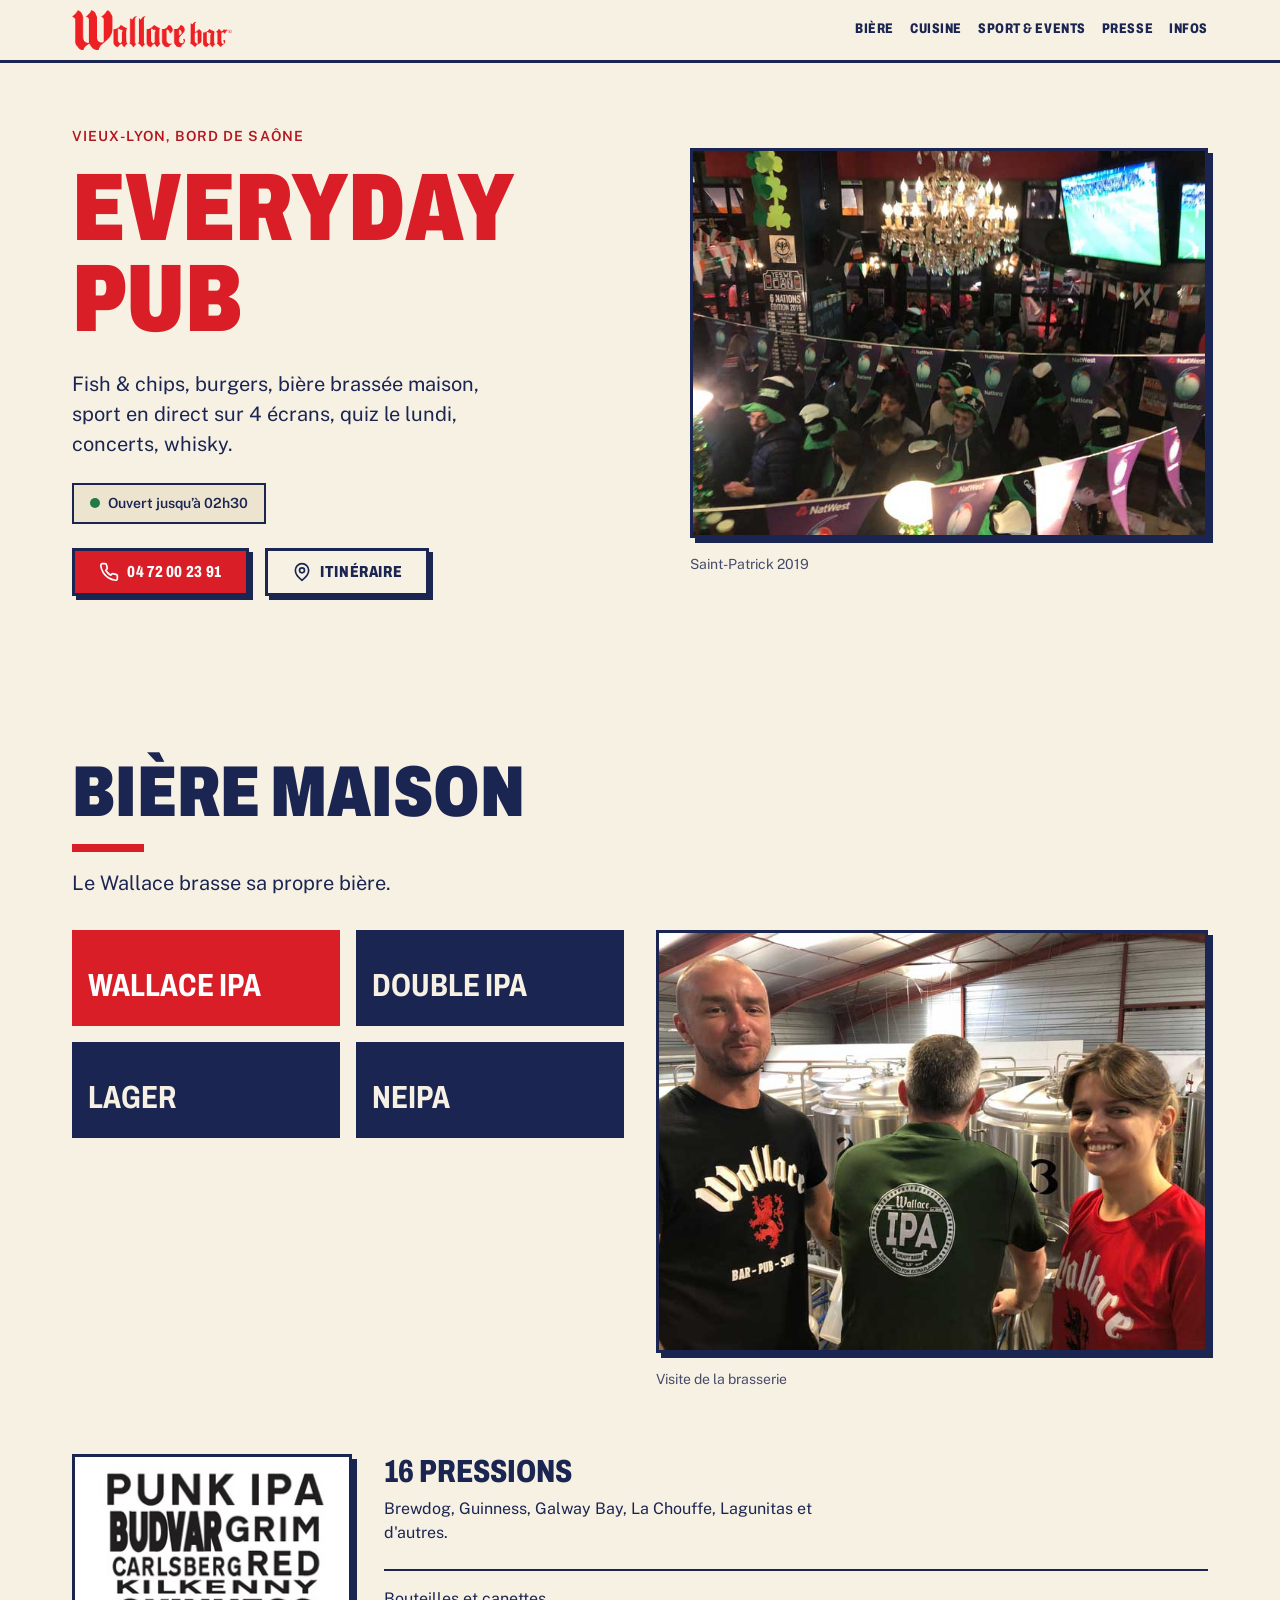
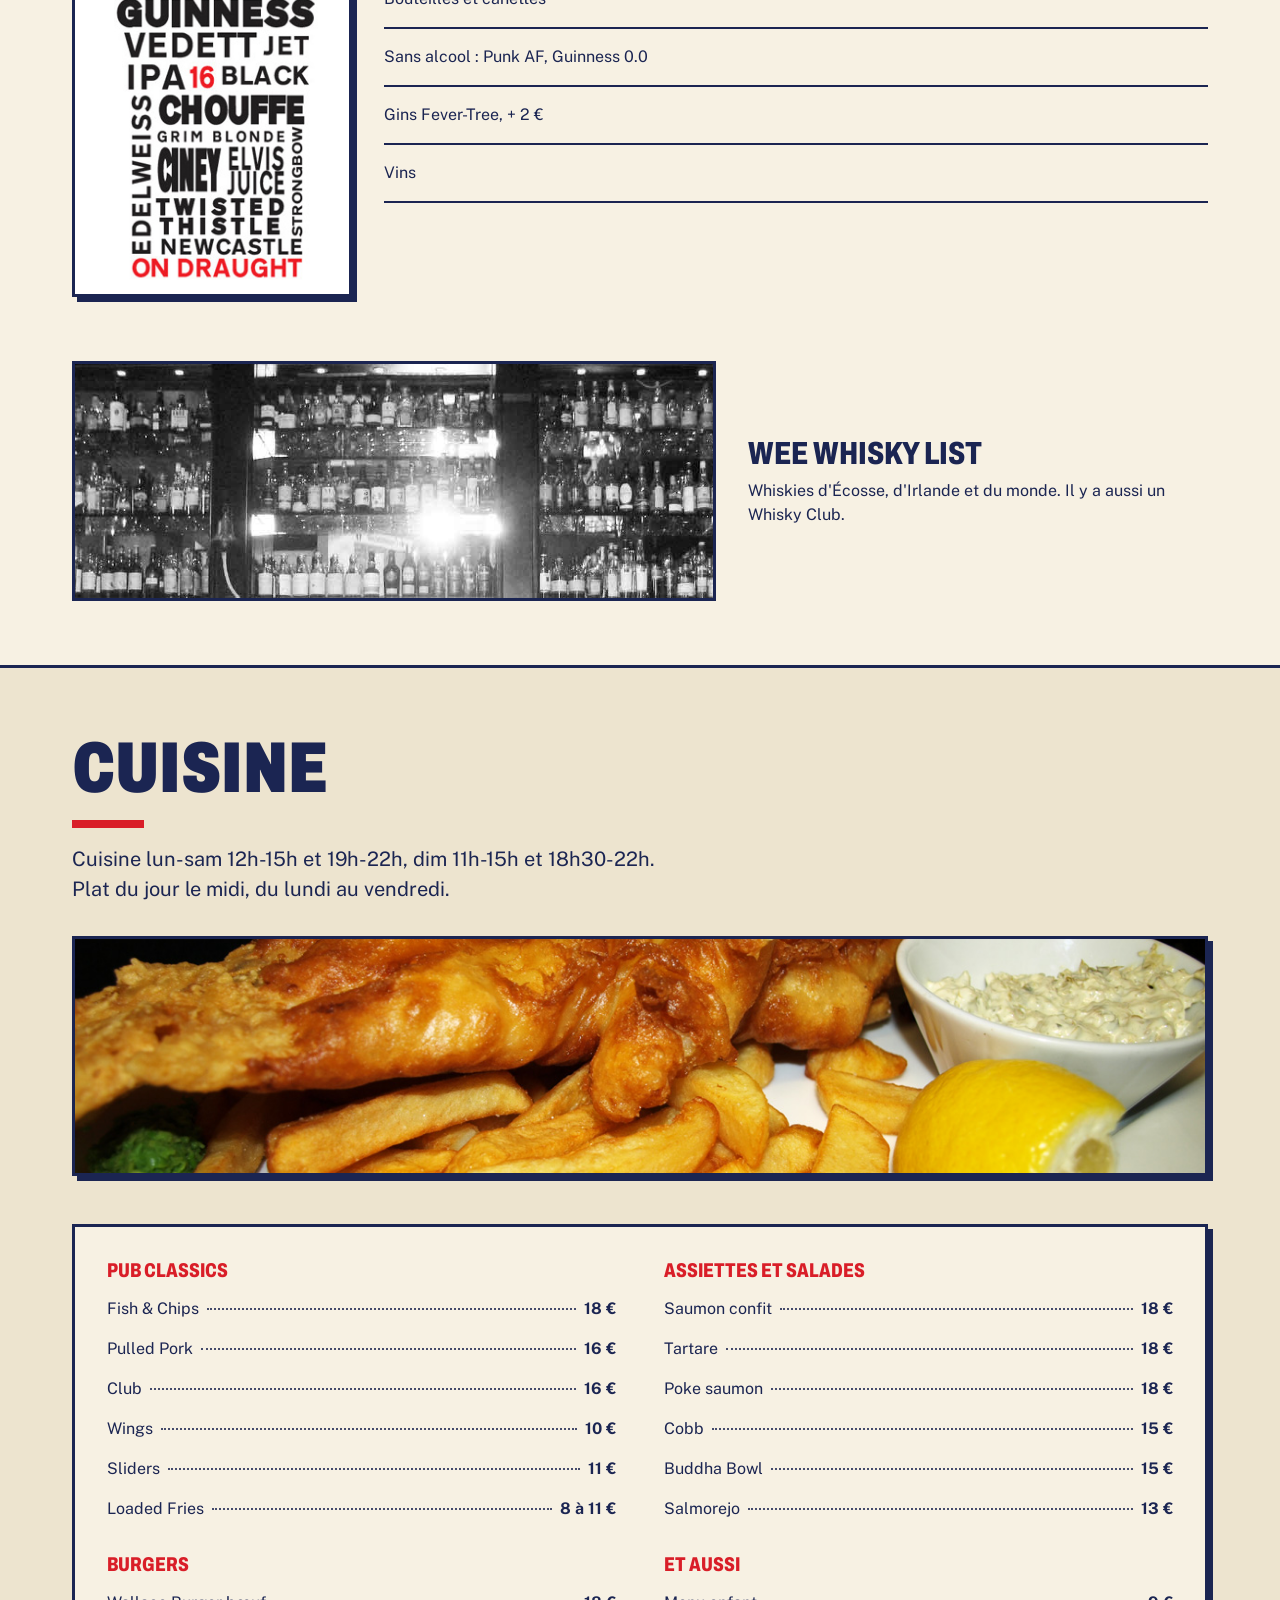
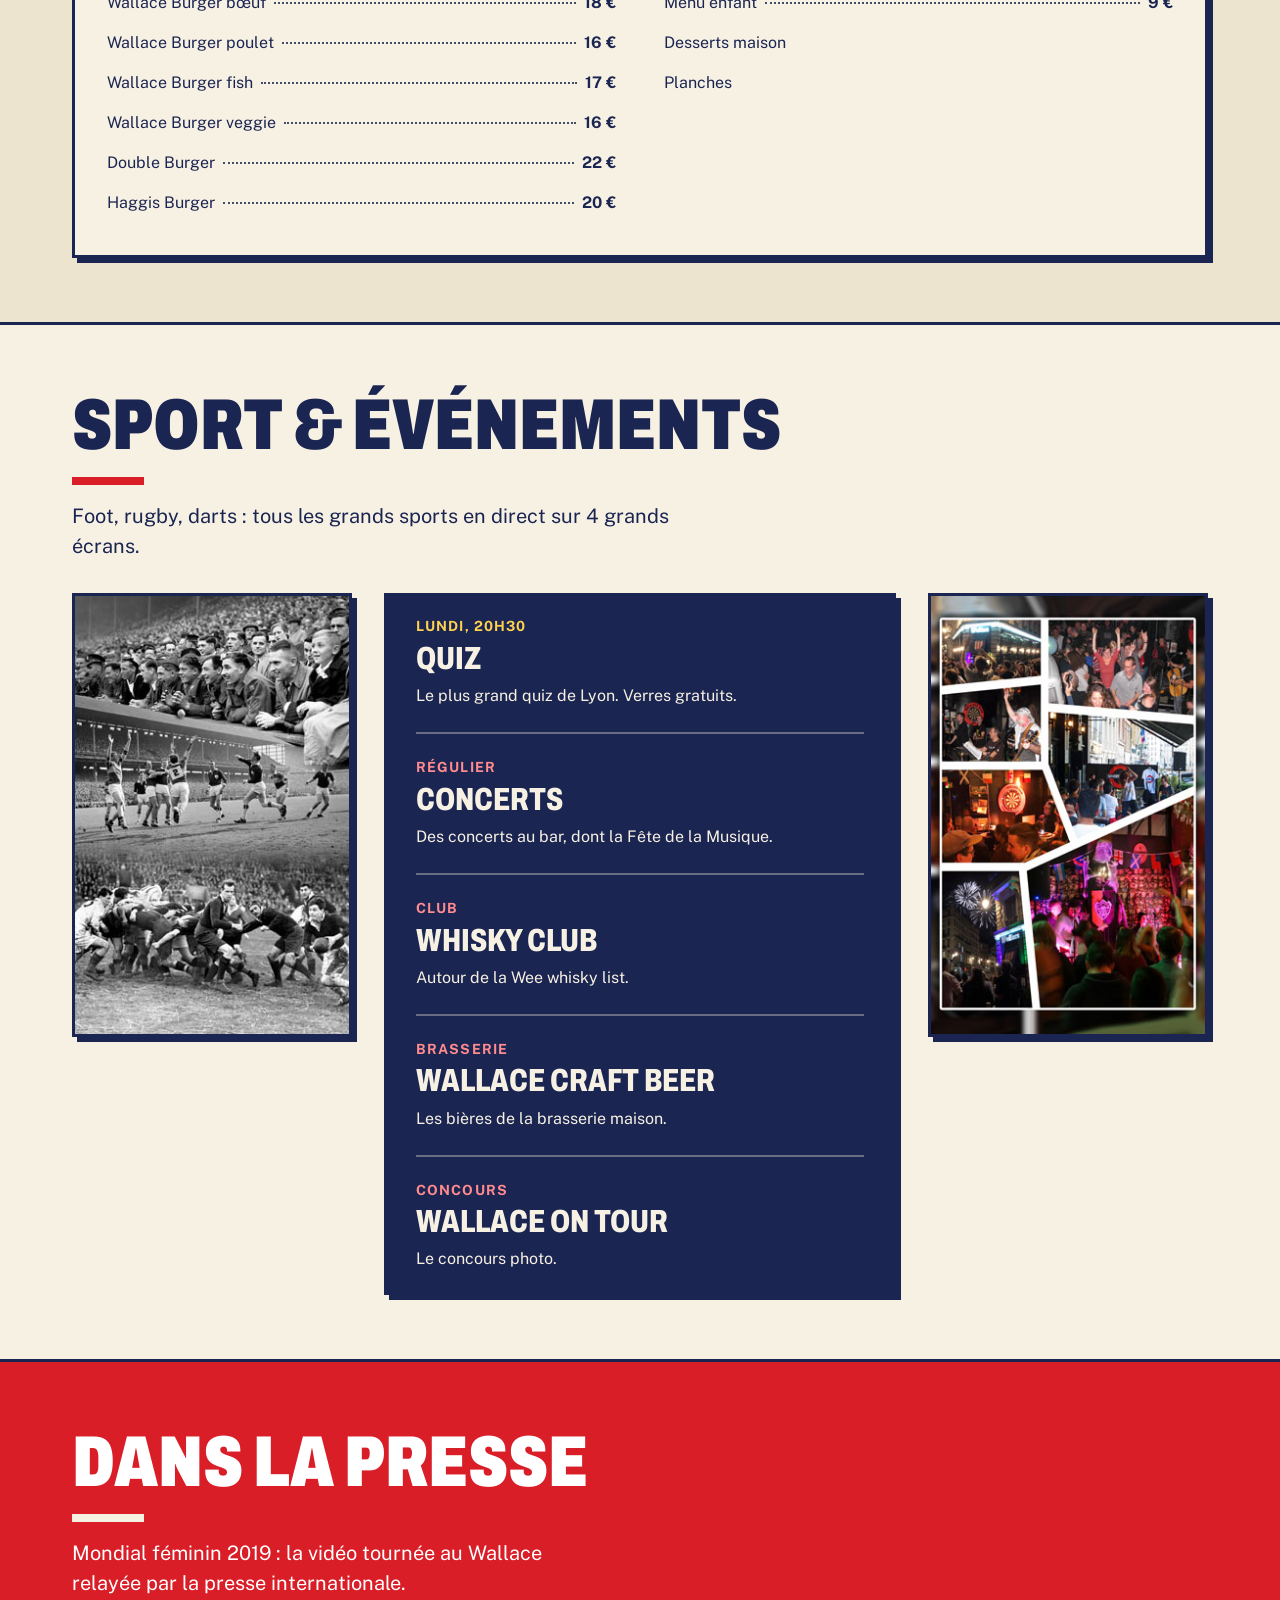
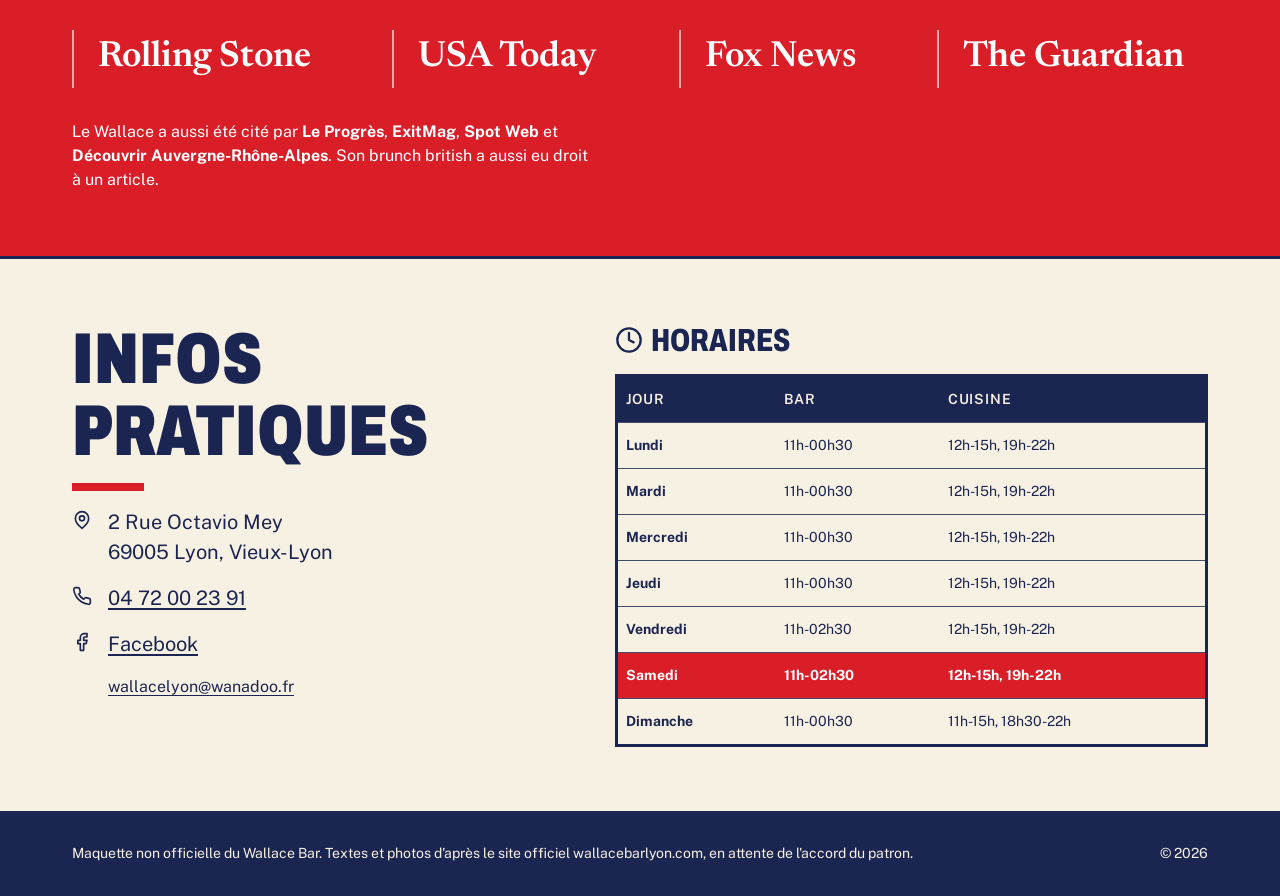
==== pub/index.html @ 7d2af1fa "Refonte anti-IA : deux versions (pub vivant, bar editorial), plan et photos officielles Co-Authored-" ====
<!doctype html>
<html lang="fr">
<head>
<meta charset="utf-8">
<meta name="viewport" content="width=device-width, initial-scale=1">
<title>Wallace Bar Lyon · Everyday pub, Vieux-Lyon</title>
<meta name="description" content="Pub du Vieux-Lyon : fish & chips, burgers, bière brassée maison, sport sur 4 écrans, quiz le lundi à 20h30. 2 Rue Octavio Mey, Lyon 5e.">
<meta name="theme-color" content="#D91E28">
<link rel="preconnect" href="https://fonts.googleapis.com">
<link rel="preconnect" href="https://fonts.gstatic.com" crossorigin>
<link href="https://fonts.googleapis.com/css2?family=Archivo:wdth,wght@62..125,800..900&family=Newsreader:wght@500;600&family=Public+Sans:wght@400;600;700&display=swap" rel="stylesheet">
<link rel="stylesheet" href="styles.css">
<script type="application/ld+json">
{
  "@context": "https://schema.org",
  "@type": "BarOrPub",
  "name": "Wallace Bar",
  "image": "assets/img/real/wallacebarlogo.png",
  "telephone": "+33472002391",
  "email": "wallacelyon@wanadoo.fr",
  "servesCuisine": ["Fish and chips", "Burgers"],
  "address": {
    "@type": "PostalAddress",
    "streetAddress": "2 Rue Octavio Mey",
    "postalCode": "69005",
    "addressLocality": "Lyon",
    "addressCountry": "FR"
  },
  "openingHoursSpecification": [
    { "@type": "OpeningHoursSpecification", "dayOfWeek": ["Sunday", "Monday", "Tuesday", "Wednesday", "Thursday"], "opens": "11:00", "closes": "00:30" },
    { "@type": "OpeningHoursSpecification", "dayOfWeek": ["Friday", "Saturday"], "opens": "11:00", "closes": "02:30" }
  ],
  "sameAs": ["https://www.facebook.com/wallace.bar.9"]
}
</script>
</head>
<body>
<a class="skip" href="#contenu">Aller au contenu</a>

<header class="top">
  <div class="wrap top__in">
    <a class="top__logo" href="#haut" aria-label="Wallace bar, accueil">
      <img src="../assets/img/real/wallacebarlogo.png" width="450" height="113" alt="Wallace bar">
    </a>
    <nav class="top__nav" aria-label="Sections">
      <a href="#biere">Bière</a>
      <a href="#cuisine">Cuisine</a>
      <a href="#sport">Sport &amp; events</a>
      <a href="#presse">Presse</a>
      <a href="#infos">Infos</a>
    </nav>
  </div>
</header>

<main id="contenu">

<section class="hero" id="haut">
  <div class="wrap hero__in">
    <div class="hero__text">
      <p class="kicker">Vieux-Lyon, bord de Saône</p>
      <h1>Everyday<br>pub</h1>
      <p class="hero__lede">Fish &amp; chips, burgers, bière brassée maison, sport en direct sur 4 écrans, quiz le lundi, concerts, whisky.</p>
      <p class="status" id="status" aria-live="polite"><span class="status__dot" aria-hidden="true"></span><span id="status-text">Bar : 11h-00h30 dim-jeu, 11h-02h30 ven-sam</span></p>
      <div class="hero__cta">
        <a class="btn btn--red" href="tel:+33472002391">
          <svg class="ico" viewBox="0 0 24 24" aria-hidden="true"><path d="M22 16.92v3a2 2 0 0 1-2.18 2 19.79 19.79 0 0 1-8.63-3.07 19.5 19.5 0 0 1-6-6 19.79 19.79 0 0 1-3.07-8.67A2 2 0 0 1 4.11 2h3a2 2 0 0 1 2 1.72 12.84 12.84 0 0 0 .7 2.81 2 2 0 0 1-.45 2.11L8.09 9.91a16 16 0 0 0 6 6l1.27-1.27a2 2 0 0 1 2.11-.45 12.84 12.84 0 0 0 2.81.7A2 2 0 0 1 22 16.92z"/></svg>
          04 72 00 23 91
        </a>
        <a class="btn btn--line" href="https://www.google.com/maps/dir/?api=1&amp;destination=2+Rue+Octavio+Mey+69005+Lyon" target="_blank" rel="noopener">
          <svg class="ico" viewBox="0 0 24 24" aria-hidden="true"><path d="M20 10c0 6-8 12-8 12s-8-6-8-12a8 8 0 0 1 16 0Z"/><circle cx="12" cy="10" r="3"/></svg>
          Itinéraire
        </a>
      </div>
    </div>
    <figure class="hero__photo">
      <img src="../assets/img/real/st-patricks-2019-wallace-01.jpg" width="720" height="540" alt="Salle du Wallace pleine de monde pendant la Saint-Patrick 2019, lustre, guirlandes et écrans de télévision">
      <figcaption>Saint-Patrick 2019</figcaption>
    </figure>
  </div>
</section>

<section class="sec" id="biere">
  <div class="wrap">
    <h2 class="reveal">Bière maison</h2>
    <p class="sec__intro reveal">Le Wallace brasse sa propre bière.</p>

    <div class="beer reveal">
      <ul class="beer__list">
        <li><strong>Wallace IPA</strong></li>
        <li><strong>Double IPA</strong></li>
        <li><strong>Lager</strong></li>
        <li><strong>NEIPA</strong></li>
      </ul>
      <figure class="beer__photo">
        <img src="../assets/img/real/wallace-brewery-beer-ipa-visit-01.jpg" width="720" height="550" alt="Trois personnes devant les cuves de la brasserie Wallace, tee-shirts Wallace et IPA">
        <figcaption>Visite de la brasserie</figcaption>
      </figure>
    </div>

    <div class="draught reveal">
      <figure class="draught__poster">
        <img src="../assets/img/real/wallace-bar-16-beers-on-draught.jpg" width="280" height="447" alt="Affiche des 16 bières à la pression : Punk IPA, Budvar, Grim, Carlsberg, Red, Kilkenny, Guinness, Vedett, Jet, Black, Chouffe, Ciney, Edelweiss, Elvis Juice, Strongbow, Twisted Thistle, Newcastle" loading="lazy">
      </figure>
      <div class="draught__text">
        <h3>16 pressions</h3>
        <p>Brewdog, Guinness, Galway Bay, La Chouffe, Lagunitas et d'autres.</p>
        <ul class="facts">
          <li>Bouteilles et canettes</li>
          <li>Sans alcool : Punk AF, Guinness 0.0</li>
          <li>Gins Fever-Tree, + 2 €</li>
          <li>Vins</li>
        </ul>
      </div>
    </div>

    <div class="whisky reveal">
      <img src="../assets/img/real/drinks02.jpg" width="1224" height="327" alt="Étagères de bouteilles de whisky derrière le comptoir, photo en noir et blanc" loading="lazy">
      <div class="whisky__text">
        <h3>Wee whisky list</h3>
        <p>Whiskies d'Écosse, d'Irlande et du monde. Il y a aussi un Whisky Club.</p>
      </div>
    </div>
  </div>
</section>

<section class="sec sec--tint" id="cuisine">
  <div class="wrap">
    <h2 class="reveal">Cuisine</h2>
    <p class="sec__intro reveal">Cuisine lun-sam 12h-15h et 19h-22h, dim 11h-15h et 18h30-22h. Plat du jour le midi, du lundi au vendredi.</p>

    <img class="reveal banner" src="../assets/img/real/food-slider-fish-and-chips.jpg" width="1224" height="325" alt="Fish and chips : filet de poisson pané, frites épaisses, sauce tartare et quartier de citron" loading="lazy">

    <div class="menu reveal">
      <div class="menu__col">
        <h3>Pub classics</h3>
        <ul class="price">
          <li><span>Fish &amp; Chips</span><b>18 €</b></li>
          <li><span>Pulled Pork</span><b>16 €</b></li>
          <li><span>Club</span><b>16 €</b></li>
          <li><span>Wings</span><b>10 €</b></li>
          <li><span>Sliders</span><b>11 €</b></li>
          <li><span>Loaded Fries</span><b>8 à 11 €</b></li>
        </ul>
        <h3>Burgers</h3>
        <ul class="price">
          <li><span>Wallace Burger bœuf</span><b>18 €</b></li>
          <li><span>Wallace Burger poulet</span><b>16 €</b></li>
          <li><span>Wallace Burger fish</span><b>17 €</b></li>
          <li><span>Wallace Burger veggie</span><b>16 €</b></li>
          <li><span>Double Burger</span><b>22 €</b></li>
          <li><span>Haggis Burger</span><b>20 €</b></li>
        </ul>
      </div>
      <div class="menu__col">
        <h3>Assiettes et salades</h3>
        <ul class="price">
          <li><span>Saumon confit</span><b>18 €</b></li>
          <li><span>Tartare</span><b>18 €</b></li>
          <li><span>Poke saumon</span><b>18 €</b></li>
          <li><span>Cobb</span><b>15 €</b></li>
          <li><span>Buddha Bowl</span><b>15 €</b></li>
          <li><span>Salmorejo</span><b>13 €</b></li>
        </ul>
        <h3>Et aussi</h3>
        <ul class="price">
          <li><span>Menu enfant</span><b>9 €</b></li>
          <li><span>Desserts maison</span><b></b></li>
          <li><span>Planches</span><b></b></li>
        </ul>
      </div>
    </div>
  </div>
</section>

<section class="sec" id="sport">
  <div class="wrap">
    <h2 class="reveal">Sport &amp; événements</h2>
    <p class="sec__intro reveal">Foot, rugby, darts : tous les grands sports en direct sur 4 grands écrans.</p>

    <div class="sport reveal">
      <figure class="sport__photo">
        <img src="../assets/img/real/wallace-lyon-football-rugby-sport-live-television-tv-large-screens-gaelic-bar-pub-rhone-saone-france-2020.jpg" width="280" height="447" alt="Deux photos anciennes en noir et blanc : joueurs qui courent sur un terrain devant des tribunes, et une mêlée de rugby" loading="lazy">
      </figure>
      <ul class="slate">
        <li>
          <p class="slate__when">Lundi, 20h30</p>
          <h3>Quiz</h3>
          <p>Le plus grand quiz de Lyon. Verres gratuits.</p>
        </li>
        <li>
          <p class="slate__when">Régulier</p>
          <h3>Concerts</h3>
          <p>Des concerts au bar, dont la Fête de la Musique.</p>
        </li>
        <li>
          <p class="slate__when">Club</p>
          <h3>Whisky Club</h3>
          <p>Autour de la Wee whisky list.</p>
        </li>
        <li>
          <p class="slate__when">Brasserie</p>
          <h3>Wallace Craft Beer</h3>
          <p>Les bières de la brasserie maison.</p>
        </li>
        <li>
          <p class="slate__when">Concours</p>
          <h3>Wallace on Tour</h3>
          <p>Le concours photo.</p>
        </li>
      </ul>
      <figure class="sport__photo sport__photo--b">
        <img src="../assets/img/real/wallace-lyon-musique-concert-vendredi-samedi-fete-2020-rhone-saone-france-web.jpg" width="280" height="447" alt="Montage de photos de concerts au Wallace : guitariste, public qui danse, feux d'artifice" loading="lazy">
      </figure>
    </div>
  </div>
</section>

<section class="press" id="presse">
  <div class="wrap">
    <h2 class="reveal">Dans la presse</h2>
    <p class="press__lead reveal">Mondial féminin 2019 : la vidéo tournée au Wallace relayée par la presse internationale.</p>
    <ul class="press__big reveal">
      <li>Rolling Stone</li>
      <li>USA Today</li>
      <li>Fox News</li>
      <li>The Guardian</li>
    </ul>
    <p class="press__more reveal">Le Wallace a aussi été cité par <strong>Le Progrès</strong>, <strong>ExitMag</strong>, <strong>Spot Web</strong> et <strong>Découvrir Auvergne-Rhône-Alpes</strong>. Son brunch british a aussi eu droit à un article.</p>
  </div>
</section>

<section class="sec" id="infos">
  <div class="wrap infos">
    <div class="infos__main reveal">
      <h2>Infos pratiques</h2>
      <address>
        <p><svg class="ico" viewBox="0 0 24 24" aria-hidden="true"><path d="M20 10c0 6-8 12-8 12s-8-6-8-12a8 8 0 0 1 16 0Z"/><circle cx="12" cy="10" r="3"/></svg>2 Rue Octavio Mey<br>69005 Lyon, Vieux-Lyon</p>
        <p><svg class="ico" viewBox="0 0 24 24" aria-hidden="true"><path d="M22 16.92v3a2 2 0 0 1-2.18 2 19.79 19.79 0 0 1-8.63-3.07 19.5 19.5 0 0 1-6-6 19.79 19.79 0 0 1-3.07-8.67A2 2 0 0 1 4.11 2h3a2 2 0 0 1 2 1.72 12.84 12.84 0 0 0 .7 2.81 2 2 0 0 1-.45 2.11L8.09 9.91a16 16 0 0 0 6 6l1.27-1.27a2 2 0 0 1 2.11-.45 12.84 12.84 0 0 0 2.81.7A2 2 0 0 1 22 16.92z"/></svg><a href="tel:+33472002391">04 72 00 23 91</a></p>
        <p><svg class="ico" viewBox="0 0 24 24" aria-hidden="true"><path d="M18 2h-3a5 5 0 0 0-5 5v3H7v4h3v8h4v-8h3l1-4h-4V7a1 1 0 0 1 1-1h3z"/></svg><a href="https://www.facebook.com/wallace.bar.9" target="_blank" rel="noopener">Facebook</a></p>
        <p class="mail"><a href="mailto:wallacelyon@wanadoo.fr">wallacelyon@wanadoo.fr</a></p>
      </address>
    </div>
    <div class="infos__hours reveal">
      <h3><svg class="ico" viewBox="0 0 24 24" aria-hidden="true"><circle cx="12" cy="12" r="10"/><polyline points="12 6 12 12 16 14"/></svg>Horaires</h3>
      <table>
        <caption class="sr">Horaires du bar et de la cuisine</caption>
        <thead><tr><th scope="col">Jour</th><th scope="col">Bar</th><th scope="col">Cuisine</th></tr></thead>
        <tbody>
          <tr data-day="1"><th scope="row">Lundi</th><td>11h-00h30</td><td>12h-15h, 19h-22h</td></tr>
          <tr data-day="2"><th scope="row">Mardi</th><td>11h-00h30</td><td>12h-15h, 19h-22h</td></tr>
          <tr data-day="3"><th scope="row">Mercredi</th><td>11h-00h30</td><td>12h-15h, 19h-22h</td></tr>
          <tr data-day="4"><th scope="row">Jeudi</th><td>11h-00h30</td><td>12h-15h, 19h-22h</td></tr>
          <tr data-day="5"><th scope="row">Vendredi</th><td>11h-02h30</td><td>12h-15h, 19h-22h</td></tr>
          <tr data-day="6"><th scope="row">Samedi</th><td>11h-02h30</td><td>12h-15h, 19h-22h</td></tr>
          <tr data-day="0"><th scope="row">Dimanche</th><td>11h-00h30</td><td>11h-15h, 18h30-22h</td></tr>
        </tbody>
      </table>
    </div>
  </div>
</section>

</main>

<footer class="foot">
  <div class="wrap foot__in">
    <p>Maquette non officielle du Wallace Bar. Textes et photos d'après le site officiel wallacebarlyon.com, en attente de l'accord du patron.</p>
    <p>© <span id="year">2026</span></p>
  </div>
</footer>

<nav class="dock" aria-label="Actions rapides">
  <a href="tel:+33472002391">
    <svg class="ico" viewBox="0 0 24 24" aria-hidden="true"><path d="M22 16.92v3a2 2 0 0 1-2.18 2 19.79 19.79 0 0 1-8.63-3.07 19.5 19.5 0 0 1-6-6 19.79 19.79 0 0 1-3.07-8.67A2 2 0 0 1 4.11 2h3a2 2 0 0 1 2 1.72 12.84 12.84 0 0 0 .7 2.81 2 2 0 0 1-.45 2.11L8.09 9.91a16 16 0 0 0 6 6l1.27-1.27a2 2 0 0 1 2.11-.45 12.84 12.84 0 0 0 2.81.7A2 2 0 0 1 22 16.92z"/></svg>
    Appeler
  </a>
  <a href="https://www.google.com/maps/dir/?api=1&amp;destination=2+Rue+Octavio+Mey+69005+Lyon" target="_blank" rel="noopener">
    <svg class="ico" viewBox="0 0 24 24" aria-hidden="true"><path d="M20 10c0 6-8 12-8 12s-8-6-8-12a8 8 0 0 1 16 0Z"/><circle cx="12" cy="10" r="3"/></svg>
    Itinéraire
  </a>
</nav>

<script src="main.js"></script>
</body>
</html>
---- pub/styles.css ----
:root {
  --paper: #f7f1e3;
  --paper-2: #ede4cf;
  --ink: #1b2552;
  --ink-soft: #454b6b;
  --red: #d91e28;
  --red-dark: #b3151e;
  --green: #1f7a45;

  --font-display: "Archivo", "Arial Narrow", sans-serif;
  --font-body: "Public Sans", system-ui, sans-serif;
  --font-press: "Newsreader", Georgia, serif;

  --fs-s: 14px;
  --fs-m: 16px;
  --fs-l: 20px;
  --fs-xl: 32px;
  --fs-2xl: 56px;
  --fs-3xl: 96px;

  --s1: 4px; --s2: 8px; --s3: 16px; --s4: 24px; --s5: 32px; --s6: 48px; --s7: 64px; --s8: 96px;

  --line: 3px solid var(--ink);
  --shadow: 5px 5px 0 var(--ink);
  --gutter: 20px;
}

*, *::before, *::after { box-sizing: border-box; }
html { scroll-behavior: smooth; scroll-padding-top: 88px; -webkit-text-size-adjust: 100%; }
body {
  margin: 0;
  background: var(--paper);
  color: var(--ink);
  font: 400 var(--fs-m)/1.5 var(--font-body);
  padding-bottom: 72px;
}
img { display: block; max-width: 100%; height: auto; }
ul { margin: 0; padding: 0; list-style: none; }
p, h1, h2, h3, figure, address, dl { margin: 0; }
a { color: inherit; }
address { font-style: normal; }

:focus-visible { outline: 3px solid var(--red); outline-offset: 3px; }

.wrap { width: 100%; max-width: 1200px; margin: 0 auto; padding: 0 var(--gutter); }
.sr { position: absolute; width: 1px; height: 1px; overflow: hidden; clip: rect(0 0 0 0); white-space: nowrap; }
.skip {
  position: absolute; left: var(--s3); top: -100px; z-index: 50;
  background: var(--ink); color: var(--paper); padding: var(--s2) var(--s3); font-weight: 600;
}
.skip:focus { top: var(--s3); }

.ico { width: 20px; height: 20px; flex: none; fill: none; stroke: currentColor; stroke-width: 2; stroke-linecap: round; stroke-linejoin: round; }

h1, h2, h3 { font-family: var(--font-display); font-weight: 900; font-stretch: 75%; text-transform: uppercase; letter-spacing: 0; }
h2 { font-size: var(--fs-2xl); line-height: 1; margin-bottom: var(--s3); }
h2::after { content: ""; display: block; width: 72px; height: 8px; background: var(--red); margin-top: var(--s3); }
h3 { font-size: var(--fs-l); line-height: 1.1; font-weight: 800; }

/* header */
.top { position: relative; z-index: 20; background: var(--paper); border-bottom: var(--line); }
.top__in { display: flex; flex-wrap: wrap; align-items: center; justify-content: space-between; gap: var(--s2) var(--s4); padding-top: var(--s2); padding-bottom: var(--s2); }
.top__logo img { width: 132px; height: auto; }
.top__nav { display: flex; flex-wrap: wrap; gap: var(--s1) var(--s3); }
.top__nav a {
  font: 800 var(--fs-s)/1 var(--font-display); font-stretch: 75%; text-transform: uppercase; letter-spacing: .04em;
  text-decoration: none; padding: 12px 0; min-height: 44px; display: inline-flex; align-items: center;
  border-bottom: 3px solid transparent;
}
.top__nav a:hover { border-bottom-color: var(--red); }

/* hero */
.hero { padding: var(--s6) 0 var(--s7); }
.hero__in { display: grid; gap: var(--s5); }
.kicker { font: 600 var(--fs-s)/1.4 var(--font-body); text-transform: uppercase; letter-spacing: .08em; color: var(--red-dark); margin-bottom: var(--s3); }
h1 { font-size: clamp(64px, 20vw, var(--fs-3xl)); line-height: .95; color: var(--red); }
.hero__lede { font-size: var(--fs-l); line-height: 1.5; margin: var(--s4) 0; max-width: 34ch; }
.status { display: inline-flex; align-items: center; gap: var(--s2); font-weight: 600; font-size: var(--fs-s); border: 2px solid var(--ink); padding: var(--s2) var(--s3); margin-bottom: var(--s4); background: var(--paper-2); }
.status__dot { width: 10px; height: 10px; border-radius: 50%; background: var(--ink-soft); flex: none; }
.status[data-open="true"] .status__dot { background: var(--green); }
.status[data-open="false"] .status__dot { background: var(--red); }
.hero__cta { display: flex; flex-wrap: wrap; gap: var(--s3); }
.btn {
  display: inline-flex; align-items: center; justify-content: center; gap: var(--s2);
  min-height: 48px; padding: 0 var(--s4); text-decoration: none;
  font: 800 var(--fs-m)/1 var(--font-display); font-stretch: 75%; text-transform: uppercase; letter-spacing: .04em;
  border: var(--line); transition: transform 100ms ease-out, box-shadow 100ms ease-out, background 100ms ease-out;
}
.btn--red { background: var(--red); color: #fff; box-shadow: 4px 4px 0 var(--ink); }
.btn--red:hover { background: var(--red-dark); }
.btn--line { background: var(--paper); color: var(--ink); box-shadow: 4px 4px 0 var(--ink); }
.btn--line:hover { background: var(--paper-2); }
.btn:active { transform: translate(3px, 3px); box-shadow: 1px 1px 0 var(--ink); }

figure img { border: var(--line); box-shadow: var(--shadow); background: var(--paper-2); }
figcaption { font-size: var(--fs-s); color: var(--ink-soft); margin-top: var(--s3); }
.hero__photo { max-width: 720px; }
.hero__photo img { width: 100%; }

/* sections */
.sec { padding: var(--s7) 0; }
.sec--tint { background: var(--paper-2); border-block: var(--line); }
.sec__intro { font-size: var(--fs-l); max-width: 52ch; margin-bottom: var(--s5); }

/* beer */
.beer { display: grid; gap: var(--s5); margin-bottom: var(--s7); }
.beer__list { display: grid; grid-template-columns: 1fr 1fr; gap: var(--s3); align-content: start; }
.beer__list li {
  background: var(--ink); color: var(--paper); padding: var(--s4) var(--s3); min-height: 96px; display: flex; align-items: flex-end;
  font: 900 var(--fs-xl)/1 var(--font-display); font-stretch: 75%; text-transform: uppercase;
}
.beer__list li:nth-child(1) { background: var(--red); color: #fff; }
.beer__photo img { width: 100%; max-width: 720px; }

.draught { display: grid; gap: var(--s5); margin-bottom: var(--s7); }
.draught__poster img { width: 280px; max-width: 100%; }
.draught__text h3 { font-size: var(--fs-xl); margin-bottom: var(--s2); }
.draught__text > p { margin-bottom: var(--s4); max-width: 44ch; }
.facts li { padding: var(--s3) 0; border-top: 2px solid var(--ink); }
.facts li:last-child { border-bottom: 2px solid var(--ink); }

.whisky { position: relative; display: grid; gap: var(--s3); max-width: 1224px; }
.whisky img { width: 100%; height: 200px; object-fit: cover; border: var(--line); }
.whisky__text h3 { font-size: var(--fs-xl); margin-bottom: var(--s2); }

/* menu */
.banner { width: 100%; max-width: 1224px; height: 160px; object-fit: cover; border: var(--line); box-shadow: var(--shadow); margin-bottom: var(--s6); }
.menu { display: grid; gap: var(--s5); background: var(--paper); border: var(--line); padding: var(--s4) var(--gutter); box-shadow: var(--shadow); }
.menu h3 { color: var(--red); font-size: var(--fs-l); margin: var(--s4) 0 var(--s2); }
.menu__col h3:first-child { margin-top: 0; }
.price li { display: flex; align-items: baseline; gap: var(--s2); padding: var(--s2) 0; }
.price li::after { content: ""; order: 1; flex: 1; border-bottom: 2px dotted var(--ink-soft); transform: translateY(-4px); min-width: 12px; }
.price span { order: 0; }
.price b { order: 2; font-weight: 700; white-space: nowrap; }
.price li:has(b:empty)::after { display: none; }

/* sport */
.sport { display: grid; gap: var(--s5); }
.sport__photo img { width: 280px; max-width: 100%; }
.sport__photo--b { display: none; }
.slate { background: var(--ink); color: var(--paper); padding: var(--s4) var(--gutter); box-shadow: var(--shadow); }
.slate li { padding: var(--s4) 0; border-top: 2px solid rgba(247, 241, 227, .35); }
.slate li:first-child { border-top: 0; padding-top: 0; }
.slate li:last-child { padding-bottom: 0; }
.slate h3 { font-size: var(--fs-xl); margin: var(--s1) 0 var(--s2); }
.slate__when { font: 700 var(--fs-s)/1.4 var(--font-body); text-transform: uppercase; letter-spacing: .08em; color: #ff8b8f; }
.slate li:first-child .slate__when { color: #ffd34d; }

/* press */
.press { background: var(--red); color: #fff; padding: var(--s7) 0; border-block: var(--line); }
.press h2::after { background: var(--paper); }
.press__lead { font-size: var(--fs-l); max-width: 44ch; margin-bottom: var(--s5); }
.press__big { display: grid; gap: var(--s2); margin-bottom: var(--s5); }
.press__big li { font: 600 var(--fs-xl)/1.15 var(--font-press); padding: var(--s3) 0; border-top: 2px solid rgba(255, 255, 255, .6); }
.press__more { max-width: 52ch; }

/* infos */
.infos { display: grid; gap: var(--s6); }
.infos address p { display: flex; gap: var(--s3); align-items: flex-start; font-size: var(--fs-l); margin-bottom: var(--s3); }
.infos address .ico { margin-top: 3px; }
.infos address .mail { padding-left: 36px; font-size: var(--fs-m); }
.infos address a { text-underline-offset: 3px; }
.infos__hours h3 { display: flex; align-items: center; gap: var(--s2); font-size: var(--fs-xl); margin-bottom: var(--s3); }
.infos__hours h3 .ico { width: 28px; height: 28px; }
table { width: 100%; border-collapse: collapse; font-size: var(--fs-s); border: var(--line); background: var(--paper); }
td:nth-child(2) { white-space: nowrap; }
th, td { text-align: left; padding: 12px var(--s2); border-bottom: 1px solid var(--ink-soft); font-weight: 400; }
thead th { background: var(--ink); color: var(--paper); font-weight: 600; text-transform: uppercase; letter-spacing: .06em; }
tbody th { font-weight: 700; }
tr[data-today="true"] th, tr[data-today="true"] td { background: var(--red); color: #fff; font-weight: 700; }

/* footer, dock */
.foot { background: var(--ink); color: var(--paper); padding: var(--s5) 0; font-size: var(--fs-s); }
.foot__in { display: grid; gap: var(--s2); }
.dock {
  position: fixed; inset: auto 0 0 0; z-index: 30; display: grid; grid-template-columns: 1fr 1fr;
  background: var(--paper); border-top: var(--line);
}
.dock a {
  display: flex; align-items: center; justify-content: center; gap: var(--s2); min-height: 56px; text-decoration: none;
  font: 800 var(--fs-m)/1 var(--font-display); font-stretch: 75%; text-transform: uppercase; letter-spacing: .04em;
}
.dock a:first-child { background: var(--red); color: #fff; }
.dock a:last-child { border-left: var(--line); }

/* reveal */
.js .reveal { opacity: 0; transform: translateY(16px); transition: opacity 350ms cubic-bezier(0, 0, .2, 1), transform 350ms cubic-bezier(0, 0, .2, 1); }
.js .reveal.in { opacity: 1; transform: none; }

@media (min-width: 768px) {
  :root { --gutter: 32px; --fs-2xl: 72px; }
  body { padding-bottom: 0; }
  .dock { display: none; }
  .top { position: sticky; top: 0; }
  .top__logo img { width: 160px; }
  .hero { padding: var(--s7) 0 var(--s8); }
  .hero__in { grid-template-columns: 1.1fr 1fr; align-items: center; gap: var(--s6); }
  .beer { grid-template-columns: 1fr 1fr; align-items: start; }
  .draught { grid-template-columns: 280px 1fr; align-items: start; }
  .whisky { grid-template-columns: 1.4fr 1fr; align-items: center; gap: var(--s5); }
  .whisky img { height: 240px; }
  .banner { height: 240px; }
  .menu { grid-template-columns: 1fr 1fr; gap: var(--s6); padding: var(--s5) var(--s5); }
  .sport { grid-template-columns: 280px 1fr; align-items: start; }
  .press__big { grid-template-columns: 1fr 1fr; column-gap: var(--s5); }
  .infos { grid-template-columns: 1fr 1.2fr; }
  .foot__in { grid-template-columns: 1fr auto; }
}

@media (min-width: 1200px) {
  .sport { grid-template-columns: 280px 1fr 280px; }
  .sport__photo--b { display: block; }
  .press__big { grid-template-columns: repeat(4, auto); justify-content: space-between; }
  .press__big li { font-size: 36px; white-space: nowrap; border-top: 0; border-left: 2px solid rgba(255, 255, 255, .6); padding: var(--s2) var(--s4); }
}

@media (prefers-reduced-motion: reduce) {
  html { scroll-behavior: auto; }
  .js .reveal { opacity: 1; transform: none; transition: none; }
  .btn { transition: none; }
}
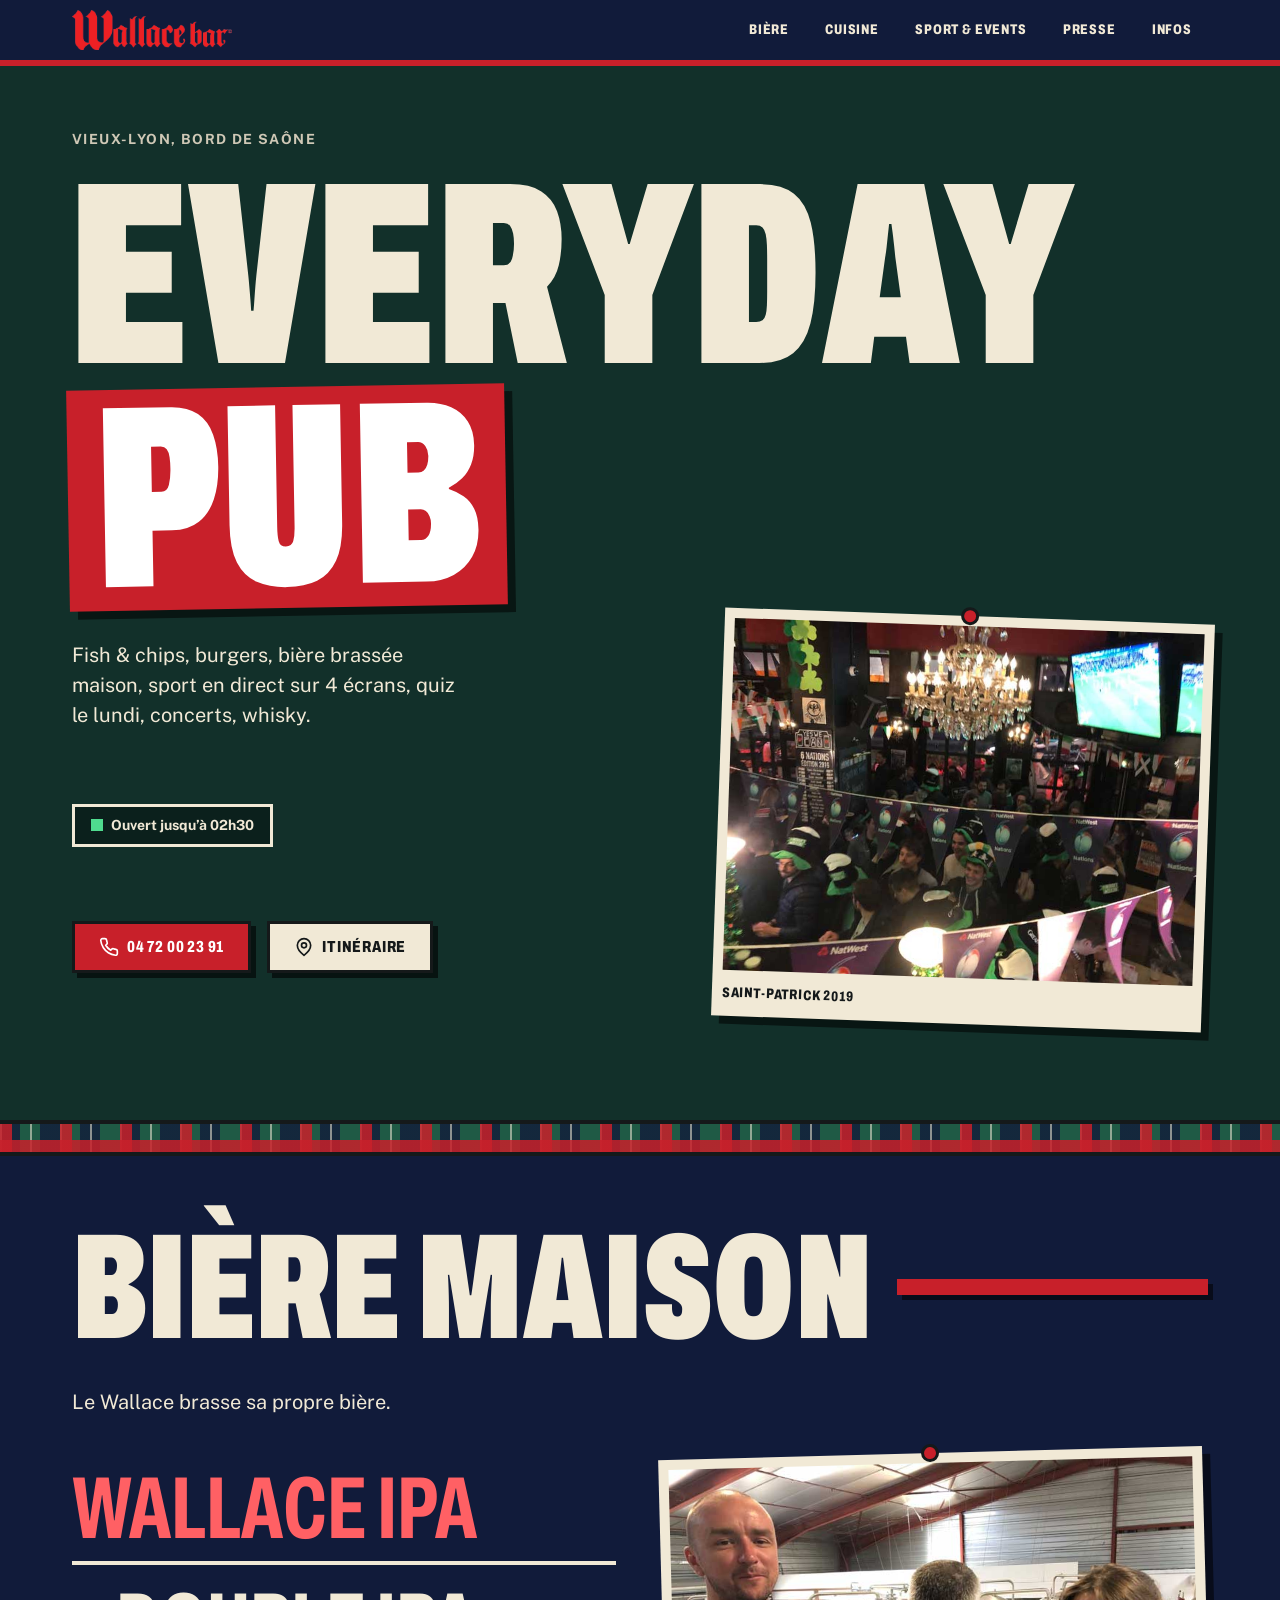
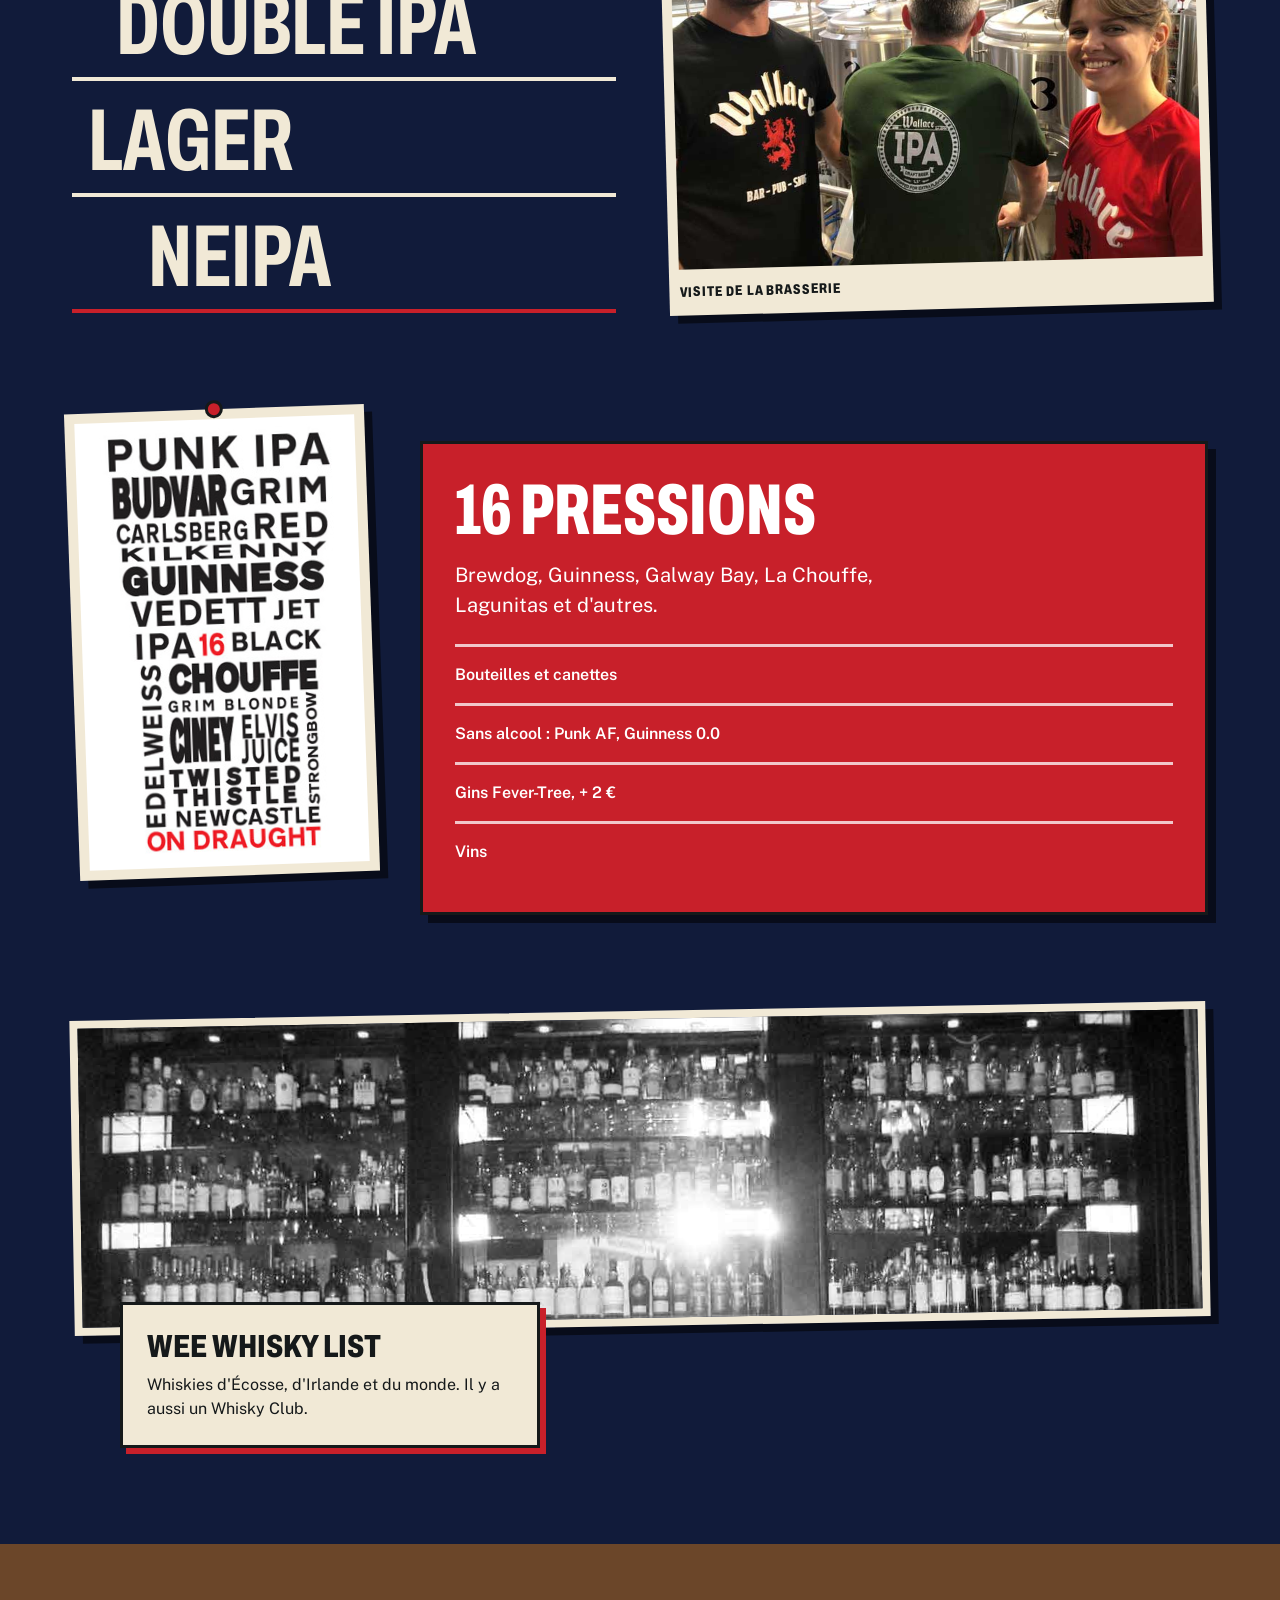
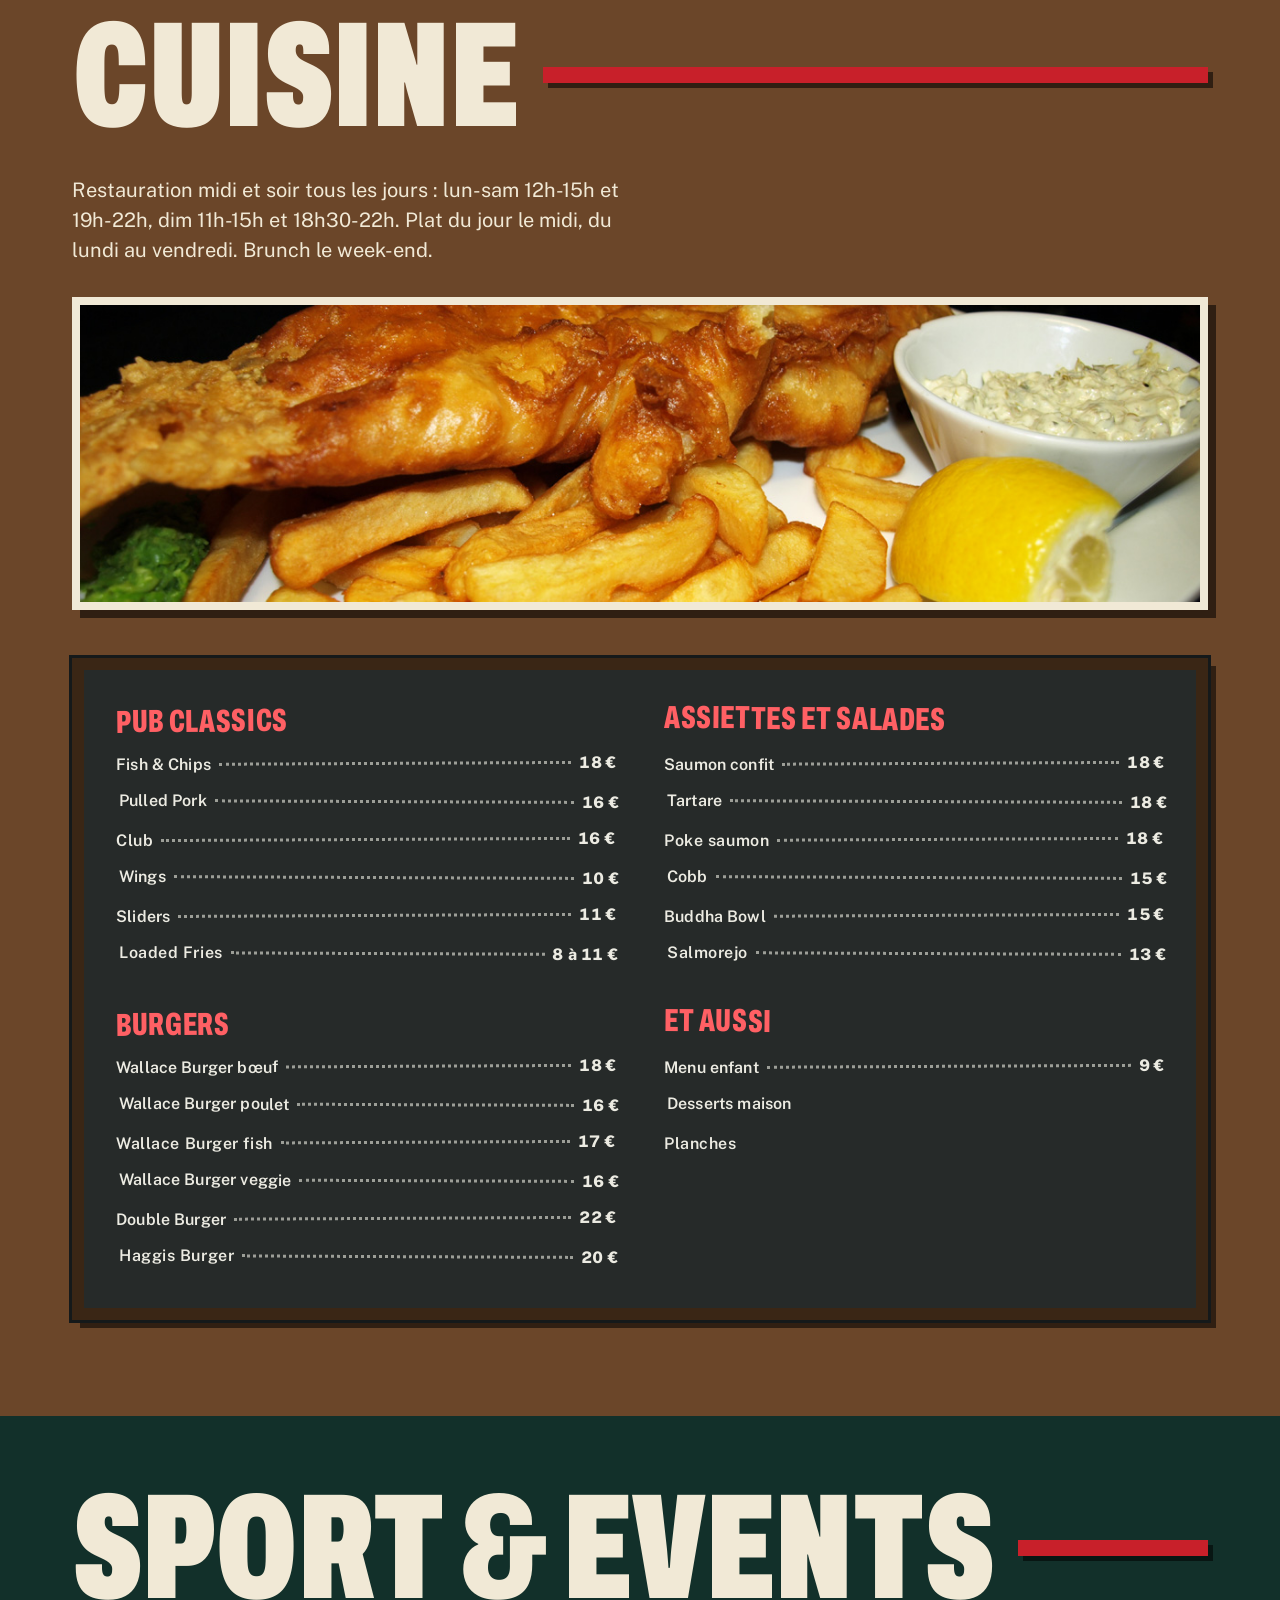
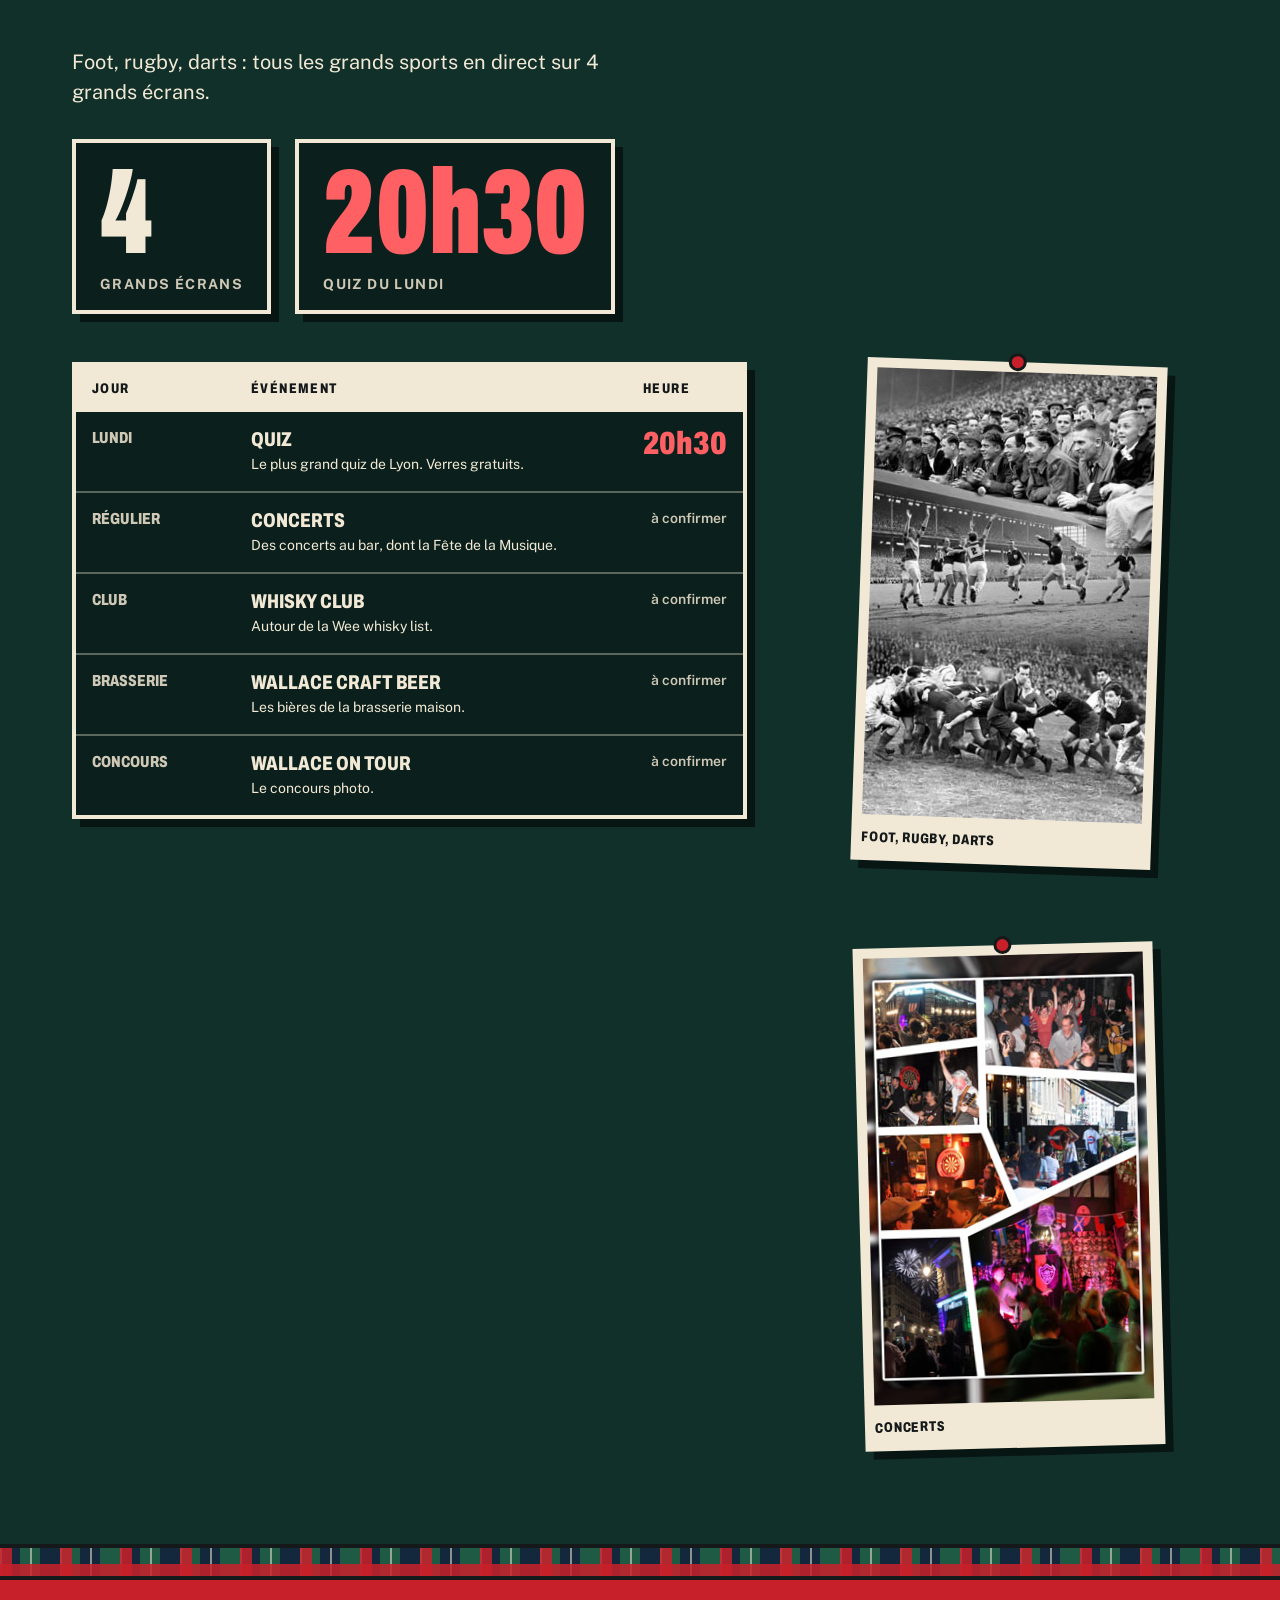
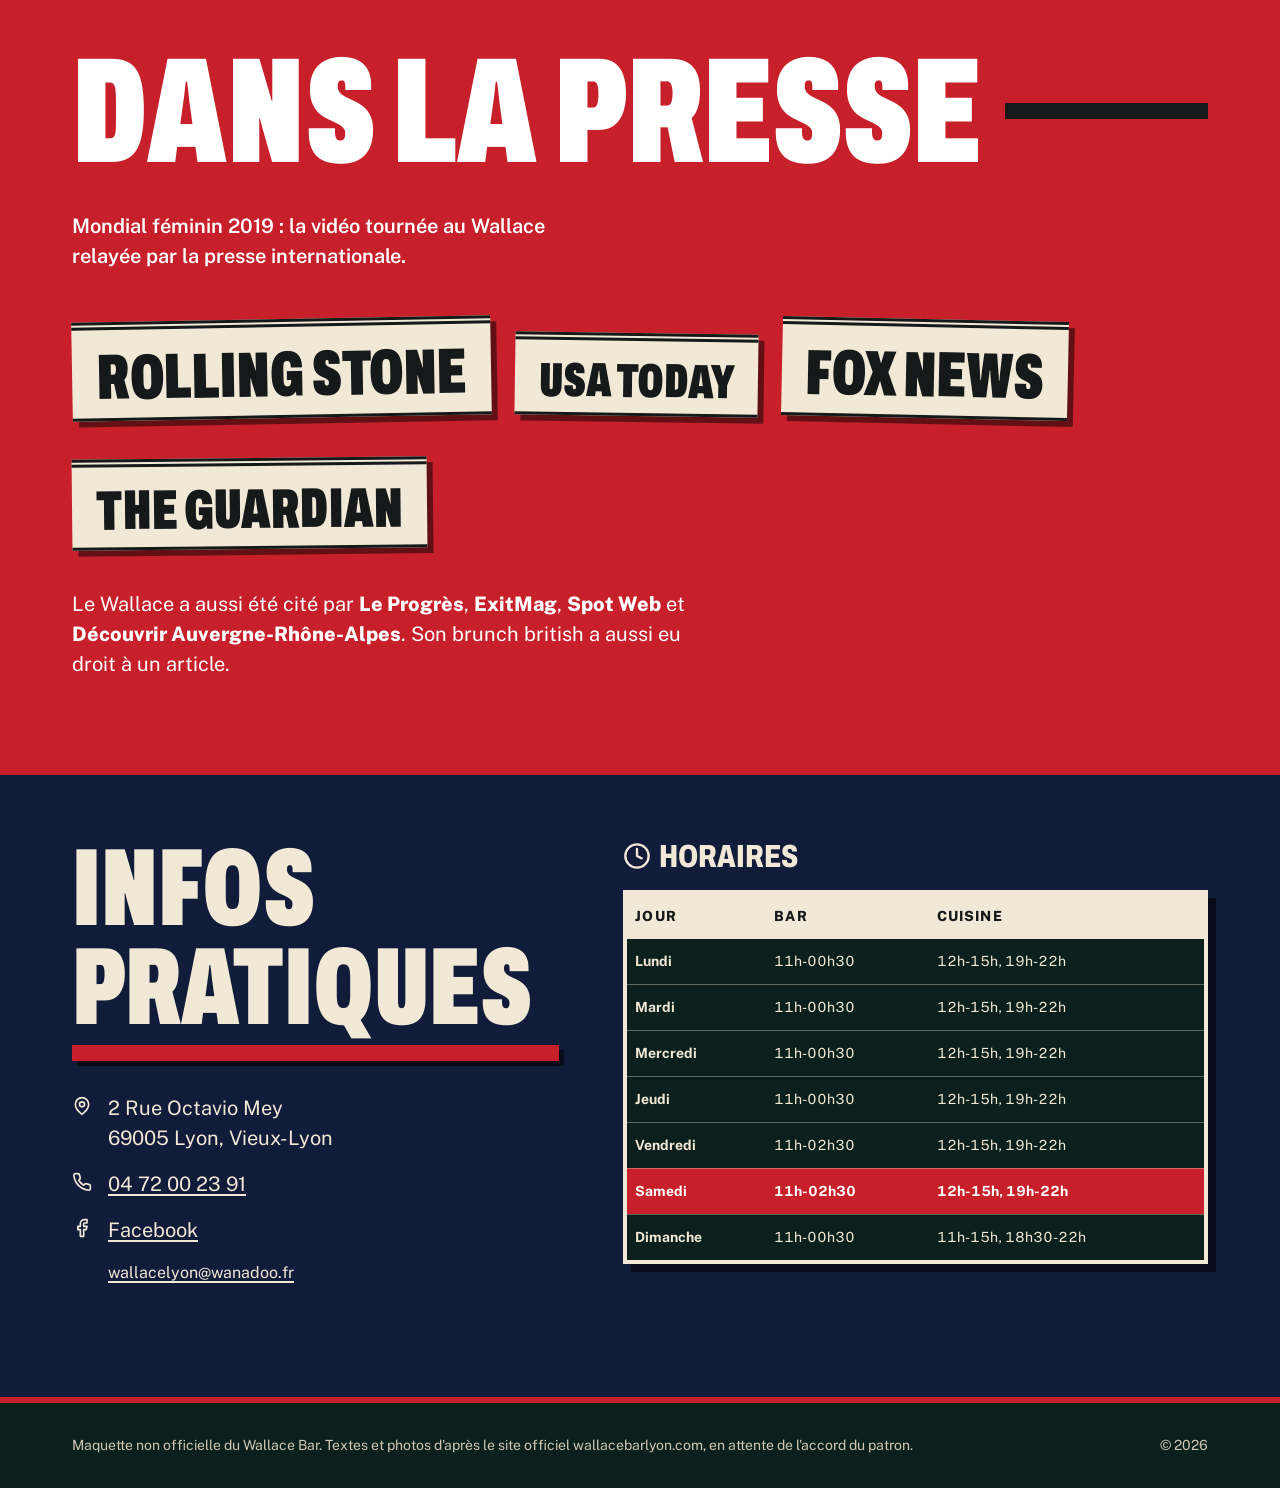
==== commit 5c01bdf8: "Deux themes distincts (pub sportif, editorial sobre), restauration midi/soir et brunch Co-Authored-B" ====
--- a/pub/index.html
+++ b/pub/index.html
@@ -5,10 +5,10 @@
 <meta name="viewport" content="width=device-width, initial-scale=1">
 <title>Wallace Bar Lyon · Everyday pub, Vieux-Lyon</title>
 <meta name="description" content="Pub du Vieux-Lyon : fish & chips, burgers, bière brassée maison, sport sur 4 écrans, quiz le lundi à 20h30. 2 Rue Octavio Mey, Lyon 5e.">
-<meta name="theme-color" content="#D91E28">
+<meta name="theme-color" content="#12302a">
 <link rel="preconnect" href="https://fonts.googleapis.com">
 <link rel="preconnect" href="https://fonts.gstatic.com" crossorigin>
-<link href="https://fonts.googleapis.com/css2?family=Archivo:wdth,wght@62..125,800..900&family=Newsreader:wght@500;600&family=Public+Sans:wght@400;600;700&display=swap" rel="stylesheet">
+<link href="https://fonts.googleapis.com/css2?family=Archivo:wdth,wght@62..125,800..900&family=Public+Sans:wght@400;600;700&display=swap" rel="stylesheet">
 <link rel="stylesheet" href="styles.css">
 <script type="application/ld+json">
 {
@@ -58,7 +58,7 @@
   <div class="wrap hero__in">
     <div class="hero__text">
       <p class="kicker">Vieux-Lyon, bord de Saône</p>
-      <h1>Everyday<br>pub</h1>
+      <h1>Everyday <span>pub</span></h1>
       <p class="hero__lede">Fish &amp; chips, burgers, bière brassée maison, sport en direct sur 4 écrans, quiz le lundi, concerts, whisky.</p>
       <p class="status" id="status" aria-live="polite"><span class="status__dot" aria-hidden="true"></span><span id="status-text">Bar : 11h-00h30 dim-jeu, 11h-02h30 ven-sam</span></p>
       <div class="hero__cta">
@@ -72,33 +72,35 @@
         </a>
       </div>
     </div>
-    <figure class="hero__photo">
+    <figure class="pin hero__photo">
       <img src="../assets/img/real/st-patricks-2019-wallace-01.jpg" width="720" height="540" alt="Salle du Wallace pleine de monde pendant la Saint-Patrick 2019, lustre, guirlandes et écrans de télévision">
       <figcaption>Saint-Patrick 2019</figcaption>
     </figure>
   </div>
 </section>
 
-<section class="sec" id="biere">
+<div class="tartan" aria-hidden="true"></div>
+
+<section class="sec sec--night" id="biere">
   <div class="wrap">
     <h2 class="reveal">Bière maison</h2>
     <p class="sec__intro reveal">Le Wallace brasse sa propre bière.</p>
 
     <div class="beer reveal">
-      <ul class="beer__list">
+      <ul class="taps">
         <li><strong>Wallace IPA</strong></li>
         <li><strong>Double IPA</strong></li>
         <li><strong>Lager</strong></li>
         <li><strong>NEIPA</strong></li>
       </ul>
-      <figure class="beer__photo">
+      <figure class="pin beer__photo">
         <img src="../assets/img/real/wallace-brewery-beer-ipa-visit-01.jpg" width="720" height="550" alt="Trois personnes devant les cuves de la brasserie Wallace, tee-shirts Wallace et IPA">
         <figcaption>Visite de la brasserie</figcaption>
       </figure>
     </div>
 
     <div class="draught reveal">
-      <figure class="draught__poster">
+      <figure class="pin draught__poster">
         <img src="../assets/img/real/wallace-bar-16-beers-on-draught.jpg" width="280" height="447" alt="Affiche des 16 bières à la pression : Punk IPA, Budvar, Grim, Carlsberg, Red, Kilkenny, Guinness, Vedett, Jet, Black, Chouffe, Ciney, Edelweiss, Elvis Juice, Strongbow, Twisted Thistle, Newcastle" loading="lazy">
       </figure>
       <div class="draught__text">
@@ -123,14 +125,14 @@
   </div>
 </section>
 
-<section class="sec sec--tint" id="cuisine">
+<section class="sec sec--wood" id="cuisine">
   <div class="wrap">
     <h2 class="reveal">Cuisine</h2>
-    <p class="sec__intro reveal">Cuisine lun-sam 12h-15h et 19h-22h, dim 11h-15h et 18h30-22h. Plat du jour le midi, du lundi au vendredi.</p>
+    <p class="sec__intro reveal">Restauration midi et soir tous les jours : lun-sam 12h-15h et 19h-22h, dim 11h-15h et 18h30-22h. Plat du jour le midi, du lundi au vendredi. Brunch le week-end.</p>
 
     <img class="reveal banner" src="../assets/img/real/food-slider-fish-and-chips.jpg" width="1224" height="325" alt="Fish and chips : filet de poisson pané, frites épaisses, sauce tartare et quartier de citron" loading="lazy">
 
-    <div class="menu reveal">
+    <div class="menu slate-board reveal">
       <div class="menu__col">
         <h3>Pub classics</h3>
         <ul class="price">
@@ -172,64 +174,57 @@
   </div>
 </section>
 
-<section class="sec" id="sport">
-  <div class="wrap">
-    <h2 class="reveal">Sport &amp; événements</h2>
+<section class="sec sec--green" id="sport">
+  <div class="wrap">
+    <h2 class="reveal">Sport &amp; events</h2>
     <p class="sec__intro reveal">Foot, rugby, darts : tous les grands sports en direct sur 4 grands écrans.</p>
 
+    <div class="score reveal">
+      <p class="score__cell"><b>4</b><span>grands écrans</span></p>
+      <p class="score__cell"><b>20h30</b><span>quiz du lundi</span></p>
+    </div>
+
     <div class="sport reveal">
-      <figure class="sport__photo">
-        <img src="../assets/img/real/wallace-lyon-football-rugby-sport-live-television-tv-large-screens-gaelic-bar-pub-rhone-saone-france-2020.jpg" width="280" height="447" alt="Deux photos anciennes en noir et blanc : joueurs qui courent sur un terrain devant des tribunes, et une mêlée de rugby" loading="lazy">
-      </figure>
-      <ul class="slate">
-        <li>
-          <p class="slate__when">Lundi, 20h30</p>
-          <h3>Quiz</h3>
-          <p>Le plus grand quiz de Lyon. Verres gratuits.</p>
-        </li>
-        <li>
-          <p class="slate__when">Régulier</p>
-          <h3>Concerts</h3>
-          <p>Des concerts au bar, dont la Fête de la Musique.</p>
-        </li>
-        <li>
-          <p class="slate__when">Club</p>
-          <h3>Whisky Club</h3>
-          <p>Autour de la Wee whisky list.</p>
-        </li>
-        <li>
-          <p class="slate__when">Brasserie</p>
-          <h3>Wallace Craft Beer</h3>
-          <p>Les bières de la brasserie maison.</p>
-        </li>
-        <li>
-          <p class="slate__when">Concours</p>
-          <h3>Wallace on Tour</h3>
-          <p>Le concours photo.</p>
-        </li>
-      </ul>
-      <figure class="sport__photo sport__photo--b">
-        <img src="../assets/img/real/wallace-lyon-musique-concert-vendredi-samedi-fete-2020-rhone-saone-france-web.jpg" width="280" height="447" alt="Montage de photos de concerts au Wallace : guitariste, public qui danse, feux d'artifice" loading="lazy">
-      </figure>
-    </div>
-  </div>
-</section>
+      <table class="fixtures">
+        <caption class="sr">Événements du Wallace</caption>
+        <thead><tr><th scope="col">Jour</th><th scope="col">Événement</th><th scope="col">Heure</th></tr></thead>
+        <tbody>
+          <tr><th scope="row">Lundi</th><td><strong>Quiz</strong>Le plus grand quiz de Lyon. Verres gratuits.</td><td class="t">20h30</td></tr>
+          <tr><th scope="row">Régulier</th><td><strong>Concerts</strong>Des concerts au bar, dont la Fête de la Musique.</td><td class="t t--tbc">à confirmer</td></tr>
+          <tr><th scope="row">Club</th><td><strong>Whisky Club</strong>Autour de la Wee whisky list.</td><td class="t t--tbc">à confirmer</td></tr>
+          <tr><th scope="row">Brasserie</th><td><strong>Wallace Craft Beer</strong>Les bières de la brasserie maison.</td><td class="t t--tbc">à confirmer</td></tr>
+          <tr><th scope="row">Concours</th><td><strong>Wallace on Tour</strong>Le concours photo.</td><td class="t t--tbc">à confirmer</td></tr>
+        </tbody>
+      </table>
+      <div class="sport__photos">
+        <figure class="pin sport__photo">
+          <img src="../assets/img/real/wallace-lyon-football-rugby-sport-live-television-tv-large-screens-gaelic-bar-pub-rhone-saone-france-2020.jpg" width="280" height="447" alt="Deux photos anciennes en noir et blanc : joueurs qui courent sur un terrain devant des tribunes, et une mêlée de rugby" loading="lazy">
+          <figcaption>Foot, rugby, darts</figcaption>
+        </figure>
+        <figure class="pin sport__photo sport__photo--b">
+          <img src="../assets/img/real/wallace-lyon-musique-concert-vendredi-samedi-fete-2020-rhone-saone-france-web.jpg" width="280" height="447" alt="Montage de photos de concerts au Wallace : guitariste, public qui danse, feux d'artifice" loading="lazy">
+          <figcaption>Concerts</figcaption>
+        </figure>
+      </div>
+    </div>
+  </div></section>
+
+<div class="tartan" aria-hidden="true"></div>
 
 <section class="press" id="presse">
   <div class="wrap">
     <h2 class="reveal">Dans la presse</h2>
     <p class="press__lead reveal">Mondial féminin 2019 : la vidéo tournée au Wallace relayée par la presse internationale.</p>
     <ul class="press__big reveal">
-      <li>Rolling Stone</li>
-      <li>USA Today</li>
-      <li>Fox News</li>
-      <li>The Guardian</li>
-    </ul>
-    <p class="press__more reveal">Le Wallace a aussi été cité par <strong>Le Progrès</strong>, <strong>ExitMag</strong>, <strong>Spot Web</strong> et <strong>Découvrir Auvergne-Rhône-Alpes</strong>. Son brunch british a aussi eu droit à un article.</p>
-  </div>
-</section>
-
-<section class="sec" id="infos">
+      <li class="mast mast--a">Rolling Stone</li>
+      <li class="mast mast--b">USA Today</li>
+      <li class="mast mast--c">Fox News</li>
+      <li class="mast mast--d">The Guardian</li>
+    </ul>    <p class="press__more reveal">Le Wallace a aussi été cité par <strong>Le Progrès</strong>, <strong>ExitMag</strong>, <strong>Spot Web</strong> et <strong>Découvrir Auvergne-Rhône-Alpes</strong>. Son brunch british a aussi eu droit à un article.</p>
+  </div>
+</section>
+
+<section class="sec sec--night" id="infos">
   <div class="wrap infos">
     <div class="infos__main reveal">
       <h2>Infos pratiques</h2>
--- a/pub/styles.css
+++ b/pub/styles.css
@@ -1,15 +1,20 @@
 :root {
-  --paper: #f7f1e3;
-  --paper-2: #ede4cf;
-  --ink: #1b2552;
-  --ink-soft: #454b6b;
-  --red: #d91e28;
-  --red-dark: #b3151e;
-  --green: #1f7a45;
+  --green: #12302a;
+  --green-deep: #0b201c;
+  --night: #111b3a;
+  --slate: #262a29;
+  --wood: #6b4629;
+  --frame: #3a2615;
+  --cream: #f1e9d6;
+  --cream-dim: #cfc8b6;
+  --chalk: #ecebe2;
+  --ink: #15191a;
+  --red: #c8202a;
+  --red-hi: #ff6064;
+  --ok: #4fdc8f;
 
   --font-display: "Archivo", "Arial Narrow", sans-serif;
   --font-body: "Public Sans", system-ui, sans-serif;
-  --font-press: "Newsreader", Georgia, serif;
 
   --fs-s: 14px;
   --fs-m: 16px;
@@ -20,200 +25,258 @@
 
   --s1: 4px; --s2: 8px; --s3: 16px; --s4: 24px; --s5: 32px; --s6: 48px; --s7: 64px; --s8: 96px;
 
-  --line: 3px solid var(--ink);
-  --shadow: 5px 5px 0 var(--ink);
+  --hard: 8px 8px 0 rgba(0, 0, 0, .55);
   --gutter: 20px;
 }
 
 *, *::before, *::after { box-sizing: border-box; }
-html { scroll-behavior: smooth; scroll-padding-top: 88px; -webkit-text-size-adjust: 100%; }
+html { scroll-behavior: smooth; scroll-padding-top: 72px; -webkit-text-size-adjust: 100%; }
 body {
   margin: 0;
-  background: var(--paper);
-  color: var(--ink);
+  background: var(--green);
+  color: var(--cream);
   font: 400 var(--fs-m)/1.5 var(--font-body);
   padding-bottom: 72px;
+  overflow-x: clip;
 }
 img { display: block; max-width: 100%; height: auto; }
 ul { margin: 0; padding: 0; list-style: none; }
-p, h1, h2, h3, figure, address, dl { margin: 0; }
+p, h1, h2, h3, figure, address { margin: 0; }
 a { color: inherit; }
 address { font-style: normal; }
 
-:focus-visible { outline: 3px solid var(--red); outline-offset: 3px; }
+:focus-visible { outline: 3px solid var(--cream); outline-offset: 3px; box-shadow: 0 0 0 6px var(--red); }
 
 .wrap { width: 100%; max-width: 1200px; margin: 0 auto; padding: 0 var(--gutter); }
 .sr { position: absolute; width: 1px; height: 1px; overflow: hidden; clip: rect(0 0 0 0); white-space: nowrap; }
 .skip {
   position: absolute; left: var(--s3); top: -100px; z-index: 50;
-  background: var(--ink); color: var(--paper); padding: var(--s2) var(--s3); font-weight: 600;
+  background: var(--cream); color: var(--ink); padding: var(--s2) var(--s3); font-weight: 700;
 }
 .skip:focus { top: var(--s3); }
 
 .ico { width: 20px; height: 20px; flex: none; fill: none; stroke: currentColor; stroke-width: 2; stroke-linecap: round; stroke-linejoin: round; }
 
-h1, h2, h3 { font-family: var(--font-display); font-weight: 900; font-stretch: 75%; text-transform: uppercase; letter-spacing: 0; }
-h2 { font-size: var(--fs-2xl); line-height: 1; margin-bottom: var(--s3); }
-h2::after { content: ""; display: block; width: 72px; height: 8px; background: var(--red); margin-top: var(--s3); }
-h3 { font-size: var(--fs-l); line-height: 1.1; font-weight: 800; }
+h1, h2, h3 { font-family: var(--font-display); font-weight: 900; font-stretch: 62%; text-transform: uppercase; letter-spacing: 0; }
+h2 {
+  display: flex; flex-wrap: wrap; align-items: center; gap: var(--s2) var(--s4);
+  font-size: clamp(56px, 12vw, 150px); line-height: .9; margin-bottom: var(--s5);
+}
+h2::after { content: ""; flex: 1 1 64px; height: 16px; background: var(--red); box-shadow: 5px 5px 0 rgba(0, 0, 0, .55); }
+h3 { font-size: var(--fs-l); line-height: 1.1; font-weight: 800; font-stretch: 75%; }
+
+.tartan {
+  height: 36px;
+  background:
+    repeating-linear-gradient(90deg, rgba(200, 32, 42, .85) 0 12px, transparent 12px 60px),
+    repeating-linear-gradient(0deg, rgba(200, 32, 42, .85) 0 12px, transparent 12px 36px),
+    repeating-linear-gradient(90deg, rgba(241, 233, 214, .55) 0 2px, transparent 2px 30px),
+    repeating-linear-gradient(90deg, rgba(17, 27, 58, .8) 0 20px, transparent 20px 40px),
+    #1f5a45;
+  border-block: 4px solid var(--ink);
+}
 
 /* header */
-.top { position: relative; z-index: 20; background: var(--paper); border-bottom: var(--line); }
+.top { position: relative; z-index: 20; background: var(--night); border-bottom: 6px solid var(--red); }
 .top__in { display: flex; flex-wrap: wrap; align-items: center; justify-content: space-between; gap: var(--s2) var(--s4); padding-top: var(--s2); padding-bottom: var(--s2); }
 .top__logo img { width: 132px; height: auto; }
-.top__nav { display: flex; flex-wrap: wrap; gap: var(--s1) var(--s3); }
+.top__nav { display: flex; flex-wrap: wrap; gap: 0 var(--s1); }
 .top__nav a {
-  font: 800 var(--fs-s)/1 var(--font-display); font-stretch: 75%; text-transform: uppercase; letter-spacing: .04em;
-  text-decoration: none; padding: 12px 0; min-height: 44px; display: inline-flex; align-items: center;
-  border-bottom: 3px solid transparent;
-}
-.top__nav a:hover { border-bottom-color: var(--red); }
+  font: 800 var(--fs-s)/1 var(--font-display); font-stretch: 75%; text-transform: uppercase; letter-spacing: .06em;
+  text-decoration: none; padding: 0 var(--s3); min-height: 44px; display: inline-flex; align-items: center;
+}
+.top__nav a:hover { background: var(--red); color: #fff; }
 
 /* hero */
-.hero { padding: var(--s6) 0 var(--s7); }
-.hero__in { display: grid; gap: var(--s5); }
-.kicker { font: 600 var(--fs-s)/1.4 var(--font-body); text-transform: uppercase; letter-spacing: .08em; color: var(--red-dark); margin-bottom: var(--s3); }
-h1 { font-size: clamp(64px, 20vw, var(--fs-3xl)); line-height: .95; color: var(--red); }
-.hero__lede { font-size: var(--fs-l); line-height: 1.5; margin: var(--s4) 0; max-width: 34ch; }
-.status { display: inline-flex; align-items: center; gap: var(--s2); font-weight: 600; font-size: var(--fs-s); border: 2px solid var(--ink); padding: var(--s2) var(--s3); margin-bottom: var(--s4); background: var(--paper-2); }
-.status__dot { width: 10px; height: 10px; border-radius: 50%; background: var(--ink-soft); flex: none; }
-.status[data-open="true"] .status__dot { background: var(--green); }
-.status[data-open="false"] .status__dot { background: var(--red); }
+.hero { padding: var(--s6) 0 var(--s7); overflow-x: clip; }
+.hero__in { display: grid; gap: var(--s6); }
+.kicker { font: 700 var(--fs-s)/1.4 var(--font-body); text-transform: uppercase; letter-spacing: .1em; color: var(--cream-dim); margin-bottom: var(--s3); }
+h1 { font-size: clamp(76px, 22vw, 260px); line-height: .85; color: var(--cream); margin-left: -4px; }
+h1 span { display: inline-block; background: var(--red); color: #fff; padding: 0 .1em; box-shadow: 8px 8px 0 rgba(0, 0, 0, .55); transform: rotate(-1deg); }
+.hero__lede { font-size: var(--fs-l); margin: var(--s5) 0 var(--s4); max-width: 32ch; }
+.status { display: inline-flex; align-items: center; gap: var(--s2); font-weight: 700; font-size: var(--fs-s); border: 3px solid var(--cream); padding: var(--s2) var(--s3); margin-bottom: var(--s4); background: var(--green-deep); }
+.status__dot { width: 12px; height: 12px; background: var(--cream-dim); flex: none; }
+.status[data-open="true"] .status__dot { background: var(--ok); }
+.status[data-open="false"] .status__dot { background: var(--red-hi); }
 .hero__cta { display: flex; flex-wrap: wrap; gap: var(--s3); }
 .btn {
   display: inline-flex; align-items: center; justify-content: center; gap: var(--s2);
-  min-height: 48px; padding: 0 var(--s4); text-decoration: none;
-  font: 800 var(--fs-m)/1 var(--font-display); font-stretch: 75%; text-transform: uppercase; letter-spacing: .04em;
-  border: var(--line); transition: transform 100ms ease-out, box-shadow 100ms ease-out, background 100ms ease-out;
-}
-.btn--red { background: var(--red); color: #fff; box-shadow: 4px 4px 0 var(--ink); }
-.btn--red:hover { background: var(--red-dark); }
-.btn--line { background: var(--paper); color: var(--ink); box-shadow: 4px 4px 0 var(--ink); }
-.btn--line:hover { background: var(--paper-2); }
-.btn:active { transform: translate(3px, 3px); box-shadow: 1px 1px 0 var(--ink); }
-
-figure img { border: var(--line); box-shadow: var(--shadow); background: var(--paper-2); }
-figcaption { font-size: var(--fs-s); color: var(--ink-soft); margin-top: var(--s3); }
-.hero__photo { max-width: 720px; }
-.hero__photo img { width: 100%; }
+  min-height: 52px; padding: 0 var(--s4); text-decoration: none;
+  font: 800 var(--fs-m)/1 var(--font-display); font-stretch: 75%; text-transform: uppercase; letter-spacing: .05em;
+  border: 3px solid var(--ink); box-shadow: 5px 5px 0 rgba(0, 0, 0, .6);
+  transition: transform 100ms ease-out, box-shadow 100ms ease-out, background 100ms ease-out;
+}
+.btn--red { background: var(--red); color: #fff; }
+.btn--red:hover { background: #a91820; }
+.btn--line { background: var(--cream); color: var(--ink); }
+.btn--line:hover { background: #fff; }
+.btn:active { transform: translate(4px, 4px); box-shadow: 1px 1px 0 rgba(0, 0, 0, .6); }
+
+/* photos punaisées */
+.pin { position: relative; background: var(--cream); color: var(--ink); padding: 10px 10px 0; box-shadow: var(--hard); transform: rotate(2deg); width: 100%; }
+.pin::before {
+  content: ""; position: absolute; top: -9px; left: 50%; width: 18px; height: 18px; margin-left: -9px;
+  background: var(--red); border: 3px solid var(--ink); border-radius: 50%; z-index: 1;
+}
+.pin img { width: 100%; }
+.pin figcaption { font: 800 var(--fs-s)/1 var(--font-display); font-stretch: 75%; text-transform: uppercase; letter-spacing: .06em; padding: var(--s3) 0; }
+.pin:not(:has(figcaption)) { padding-bottom: 10px; }
+.hero__photo { max-width: 740px; margin-top: var(--s2); }
 
 /* sections */
-.sec { padding: var(--s7) 0; }
-.sec--tint { background: var(--paper-2); border-block: var(--line); }
-.sec__intro { font-size: var(--fs-l); max-width: 52ch; margin-bottom: var(--s5); }
-
-/* beer */
-.beer { display: grid; gap: var(--s5); margin-bottom: var(--s7); }
-.beer__list { display: grid; grid-template-columns: 1fr 1fr; gap: var(--s3); align-content: start; }
-.beer__list li {
-  background: var(--ink); color: var(--paper); padding: var(--s4) var(--s3); min-height: 96px; display: flex; align-items: flex-end;
-  font: 900 var(--fs-xl)/1 var(--font-display); font-stretch: 75%; text-transform: uppercase;
-}
-.beer__list li:nth-child(1) { background: var(--red); color: #fff; }
-.beer__photo img { width: 100%; max-width: 720px; }
-
-.draught { display: grid; gap: var(--s5); margin-bottom: var(--s7); }
-.draught__poster img { width: 280px; max-width: 100%; }
-.draught__text h3 { font-size: var(--fs-xl); margin-bottom: var(--s2); }
-.draught__text > p { margin-bottom: var(--s4); max-width: 44ch; }
-.facts li { padding: var(--s3) 0; border-top: 2px solid var(--ink); }
-.facts li:last-child { border-bottom: 2px solid var(--ink); }
-
-.whisky { position: relative; display: grid; gap: var(--s3); max-width: 1224px; }
-.whisky img { width: 100%; height: 200px; object-fit: cover; border: var(--line); }
+.sec { padding: var(--s7) 0 var(--s8); overflow-x: clip; }
+.sec--night { background: var(--night); }
+.sec--wood { background: var(--wood); }
+.sec--green { background: var(--green); }
+.sec__intro { font-size: var(--fs-l); max-width: 46ch; margin-bottom: var(--s5); }
+
+/* bière */
+.beer { display: grid; gap: var(--s6); margin-bottom: var(--s8); }
+.taps li {
+  font: 900 clamp(44px, 11vw, 88px)/1 var(--font-display); font-stretch: 62%; text-transform: uppercase;
+  padding: var(--s3) 0 var(--s2); border-bottom: 4px solid var(--cream);
+}
+.taps li:nth-child(1) { color: var(--red-hi); }
+.taps li:nth-child(2) { padding-left: 8%; }
+.taps li:nth-child(3) { padding-left: 3%; }
+.taps li:nth-child(4) { padding-left: 14%; border-bottom-color: var(--red); }
+.beer__photo { margin-left: auto; transform: rotate(-1.5deg); max-width: 740px; }
+
+.draught { display: grid; gap: var(--s5); margin-bottom: var(--s8); }
+.draught__text { background: var(--red); color: #fff; padding: var(--s5) var(--s4); box-shadow: var(--hard); border: 3px solid var(--ink); }
+.draught__text h3 { font-size: clamp(44px, 8vw, 72px); line-height: .95; font-stretch: 62%; margin-bottom: var(--s3); }
+.draught__text > p { margin-bottom: var(--s4); max-width: 40ch; font-size: var(--fs-l); }
+.facts li { padding: var(--s3) 0; border-top: 3px solid rgba(255, 255, 255, .75); font-weight: 600; }
+.draught__poster { transform: rotate(-2deg); max-width: 300px; }
+
+.whisky { display: grid; gap: var(--s4); max-width: 1224px; }
+.whisky img { width: 100%; max-width: 1224px; border: 8px solid var(--cream); box-shadow: var(--hard); transform: rotate(-1deg); }
+.whisky__text { background: var(--cream); color: var(--ink); padding: var(--s4); max-width: 420px; border: 3px solid var(--ink); box-shadow: 6px 6px 0 var(--red); }
 .whisky__text h3 { font-size: var(--fs-xl); margin-bottom: var(--s2); }
 
-/* menu */
-.banner { width: 100%; max-width: 1224px; height: 160px; object-fit: cover; border: var(--line); box-shadow: var(--shadow); margin-bottom: var(--s6); }
-.menu { display: grid; gap: var(--s5); background: var(--paper); border: var(--line); padding: var(--s4) var(--gutter); box-shadow: var(--shadow); }
-.menu h3 { color: var(--red); font-size: var(--fs-l); margin: var(--s4) 0 var(--s2); }
+/* carte ardoise */
+.banner { width: 100%; max-width: 1224px; border: 8px solid var(--cream); box-shadow: var(--hard); margin-bottom: var(--s6); transform: rotate(1deg); }
+.slate-board {
+  display: grid; gap: var(--s5); background: var(--slate); color: var(--chalk);
+  border: 12px solid var(--frame); outline: 3px solid var(--ink); padding: var(--s5) var(--s4); box-shadow: var(--hard);
+}
+.slate-board h3 { color: var(--red-hi); font-size: var(--fs-xl); font-stretch: 62%; letter-spacing: .02em; margin: var(--s5) 0 var(--s2); transform: rotate(-.6deg); }
 .menu__col h3:first-child { margin-top: 0; }
-.price li { display: flex; align-items: baseline; gap: var(--s2); padding: var(--s2) 0; }
-.price li::after { content: ""; order: 1; flex: 1; border-bottom: 2px dotted var(--ink-soft); transform: translateY(-4px); min-width: 12px; }
+.menu__col:nth-child(2) h3 { transform: rotate(.5deg); }
+.price li { display: flex; align-items: baseline; gap: var(--s2); padding: 7px 0; font-weight: 600; letter-spacing: .01em; }
+.price li:nth-child(odd) { transform: rotate(-.3deg); }
+.price li:nth-child(even) { transform: rotate(.25deg) translateX(3px); }
+.price li:nth-child(3n) { letter-spacing: .035em; }
+.price li::after { content: ""; order: 1; flex: 1; border-bottom: 3px dotted rgba(236, 235, 226, .6); transform: translateY(-4px); min-width: 12px; }
 .price span { order: 0; }
-.price b { order: 2; font-weight: 700; white-space: nowrap; }
+.price b { order: 2; font-weight: 800; white-space: nowrap; font-variant-numeric: tabular-nums; }
 .price li:has(b:empty)::after { display: none; }
 
 /* sport */
-.sport { display: grid; gap: var(--s5); }
-.sport__photo img { width: 280px; max-width: 100%; }
-.sport__photo--b { display: none; }
-.slate { background: var(--ink); color: var(--paper); padding: var(--s4) var(--gutter); box-shadow: var(--shadow); }
-.slate li { padding: var(--s4) 0; border-top: 2px solid rgba(247, 241, 227, .35); }
-.slate li:first-child { border-top: 0; padding-top: 0; }
-.slate li:last-child { padding-bottom: 0; }
-.slate h3 { font-size: var(--fs-xl); margin: var(--s1) 0 var(--s2); }
-.slate__when { font: 700 var(--fs-s)/1.4 var(--font-body); text-transform: uppercase; letter-spacing: .08em; color: #ff8b8f; }
-.slate li:first-child .slate__when { color: #ffd34d; }
-
-/* press */
-.press { background: var(--red); color: #fff; padding: var(--s7) 0; border-block: var(--line); }
-.press h2::after { background: var(--paper); }
-.press__lead { font-size: var(--fs-l); max-width: 44ch; margin-bottom: var(--s5); }
-.press__big { display: grid; gap: var(--s2); margin-bottom: var(--s5); }
-.press__big li { font: 600 var(--fs-xl)/1.15 var(--font-press); padding: var(--s3) 0; border-top: 2px solid rgba(255, 255, 255, .6); }
-.press__more { max-width: 52ch; }
+.score { display: flex; flex-wrap: wrap; gap: var(--s4); margin-bottom: var(--s6); }
+.score__cell { background: var(--green-deep); border: 4px solid var(--cream); box-shadow: var(--hard); padding: var(--s3) var(--s4); display: grid; min-width: 180px; }
+.score__cell b { font: 900 clamp(56px, 12vw, 120px)/.9 var(--font-display); font-stretch: 62%; font-variant-numeric: tabular-nums; color: var(--cream); }
+.score__cell span { font: 700 var(--fs-s)/1.3 var(--font-body); text-transform: uppercase; letter-spacing: .1em; color: var(--cream-dim); margin-top: var(--s2); }
+.score__cell:nth-child(2) b { color: var(--red-hi); }
+
+.sport { display: grid; gap: var(--s6); }
+.fixtures { width: 100%; border-collapse: collapse; background: var(--green-deep); border: 4px solid var(--cream); box-shadow: var(--hard); font-variant-numeric: tabular-nums; }
+.fixtures th, .fixtures td { text-align: left; padding: var(--s3) var(--s2); border-bottom: 2px solid rgba(241, 233, 214, .35); vertical-align: top; font-weight: 400; }
+.fixtures thead th { background: var(--cream); color: var(--ink); font: 800 var(--fs-s)/1 var(--font-display); font-stretch: 75%; text-transform: uppercase; letter-spacing: .1em; border-bottom: 0; }
+.fixtures tbody th { font: 800 var(--fs-m)/1.2 var(--font-display); font-stretch: 75%; text-transform: uppercase; width: 24%; color: var(--cream-dim); }
+.fixtures td strong { display: block; font: 800 var(--fs-l)/1.1 var(--font-display); font-stretch: 75%; text-transform: uppercase; margin-bottom: var(--s1); }
+.fixtures .t { text-align: right; white-space: nowrap; font: 900 var(--fs-xl)/1 var(--font-display); font-stretch: 75%; color: var(--red-hi); width: 1%; }
+.fixtures .t--tbc { font: 600 var(--fs-s)/1.3 var(--font-body); color: var(--cream-dim); text-transform: none; white-space: normal; width: 92px; }
+.sport__photos { display: flex; flex-wrap: wrap; gap: var(--s6) var(--s6); align-items: flex-start; }
+.sport__photo { max-width: 300px; }
+.sport__photo--b { transform: rotate(-1.5deg); margin-top: var(--s5); }
+
+/* presse */
+.press { background: var(--red); color: #fff; padding: var(--s7) 0 var(--s8); overflow-x: clip; }
+.press h2::after { background: var(--ink); box-shadow: none; }
+.press__lead { font-size: var(--fs-l); max-width: 40ch; margin-bottom: var(--s6); font-weight: 600; }
+.press__big { display: flex; flex-wrap: wrap; gap: var(--s5) var(--s4); align-items: flex-start; margin-bottom: var(--s6); }
+.mast {
+  background: var(--cream); color: var(--ink); padding: var(--s3) var(--s4) var(--s2);
+  border-top: 8px double var(--ink); border-bottom: 3px solid var(--ink); box-shadow: 6px 6px 0 rgba(0, 0, 0, .5);
+  font: 900 clamp(34px, 8vw, 64px)/1 var(--font-display); font-stretch: 62%; text-transform: uppercase;
+}
+.mast--a { transform: rotate(-1deg); }
+.mast--b { transform: translateY(14px) rotate(.8deg); font-size: clamp(28px, 6vw, 48px); }
+.mast--c { transform: rotate(1.2deg); }
+.mast--d { transform: translateY(8px) rotate(-.6deg); font-size: clamp(30px, 7vw, 56px); }
+.press__more { max-width: 52ch; font-size: var(--fs-l); }
+.press__more strong { font-weight: 800; }
 
 /* infos */
-.infos { display: grid; gap: var(--s6); }
+.infos { display: grid; gap: var(--s7); }
+.infos h2 { font-size: clamp(56px, 10vw, 110px); }
 .infos address p { display: flex; gap: var(--s3); align-items: flex-start; font-size: var(--fs-l); margin-bottom: var(--s3); }
 .infos address .ico { margin-top: 3px; }
 .infos address .mail { padding-left: 36px; font-size: var(--fs-m); }
-.infos address a { text-underline-offset: 3px; }
+.infos address a { text-underline-offset: 3px; text-decoration-thickness: 2px; }
 .infos__hours h3 { display: flex; align-items: center; gap: var(--s2); font-size: var(--fs-xl); margin-bottom: var(--s3); }
 .infos__hours h3 .ico { width: 28px; height: 28px; }
-table { width: 100%; border-collapse: collapse; font-size: var(--fs-s); border: var(--line); background: var(--paper); }
+table { width: 100%; border-collapse: collapse; font-size: var(--fs-s); }
+.infos__hours table { border: 4px solid var(--cream); background: var(--green-deep); box-shadow: var(--hard); font-variant-numeric: tabular-nums; }
 td:nth-child(2) { white-space: nowrap; }
-th, td { text-align: left; padding: 12px var(--s2); border-bottom: 1px solid var(--ink-soft); font-weight: 400; }
-thead th { background: var(--ink); color: var(--paper); font-weight: 600; text-transform: uppercase; letter-spacing: .06em; }
-tbody th { font-weight: 700; }
-tr[data-today="true"] th, tr[data-today="true"] td { background: var(--red); color: #fff; font-weight: 700; }
-
-/* footer, dock */
-.foot { background: var(--ink); color: var(--paper); padding: var(--s5) 0; font-size: var(--fs-s); }
+.infos th, .infos td { text-align: left; padding: 12px var(--s2); border-bottom: 1px solid rgba(241, 233, 214, .35); font-weight: 400; }
+.infos thead th { background: var(--cream); color: var(--ink); font-weight: 800; text-transform: uppercase; letter-spacing: .08em; border-bottom: 0; }
+.infos tbody th { font-weight: 700; }
+.infos tr[data-today="true"] th, .infos tr[data-today="true"] td { background: var(--red); color: #fff; font-weight: 700; }
+
+/* pied, dock */
+.foot { background: var(--green-deep); color: var(--cream-dim); padding: var(--s5) 0; font-size: var(--fs-s); border-top: 6px solid var(--red); }
 .foot__in { display: grid; gap: var(--s2); }
-.dock {
-  position: fixed; inset: auto 0 0 0; z-index: 30; display: grid; grid-template-columns: 1fr 1fr;
-  background: var(--paper); border-top: var(--line);
-}
+.dock { position: fixed; inset: auto 0 0 0; z-index: 30; display: grid; grid-template-columns: 1fr 1fr; background: var(--night); border-top: 4px solid var(--cream); }
 .dock a {
   display: flex; align-items: center; justify-content: center; gap: var(--s2); min-height: 56px; text-decoration: none;
-  font: 800 var(--fs-m)/1 var(--font-display); font-stretch: 75%; text-transform: uppercase; letter-spacing: .04em;
+  font: 800 var(--fs-m)/1 var(--font-display); font-stretch: 75%; text-transform: uppercase; letter-spacing: .05em;
 }
 .dock a:first-child { background: var(--red); color: #fff; }
-.dock a:last-child { border-left: var(--line); }
+.dock a:last-child { border-left: 4px solid var(--cream); }
 
 /* reveal */
 .js .reveal { opacity: 0; transform: translateY(16px); transition: opacity 350ms cubic-bezier(0, 0, .2, 1), transform 350ms cubic-bezier(0, 0, .2, 1); }
 .js .reveal.in { opacity: 1; transform: none; }
 
 @media (min-width: 768px) {
-  :root { --gutter: 32px; --fs-2xl: 72px; }
+  :root { --gutter: 32px; }
   body { padding-bottom: 0; }
   .dock { display: none; }
   .top { position: sticky; top: 0; }
   .top__logo img { width: 160px; }
   .hero { padding: var(--s7) 0 var(--s8); }
-  .hero__in { grid-template-columns: 1.1fr 1fr; align-items: center; gap: var(--s6); }
-  .beer { grid-template-columns: 1fr 1fr; align-items: start; }
-  .draught { grid-template-columns: 280px 1fr; align-items: start; }
-  .whisky { grid-template-columns: 1.4fr 1fr; align-items: center; gap: var(--s5); }
-  .whisky img { height: 240px; }
-  .banner { height: 240px; }
-  .menu { grid-template-columns: 1fr 1fr; gap: var(--s6); padding: var(--s5) var(--s5); }
-  .sport { grid-template-columns: 280px 1fr; align-items: start; }
-  .press__big { grid-template-columns: 1fr 1fr; column-gap: var(--s5); }
+  .hero__in { grid-template-columns: 1fr 1fr; align-items: start; column-gap: var(--s6); row-gap: 0; }
+  .hero__text { display: contents; }
+  .kicker, h1 { grid-column: 1 / -1; }
+  .hero__lede, .status, .hero__cta { grid-column: 1; justify-self: start; }
+  .hero__photo { grid-column: 2; grid-row: 3 / span 3; }
+  .beer { grid-template-columns: 1fr 1fr; align-items: center; }
+  .draught { grid-template-columns: auto 1fr; align-items: start; gap: var(--s6); }
+  .draught__text { margin-top: var(--s5); padding: var(--s5); }
+  .whisky { grid-template-columns: 1fr; }
+  .whisky__text { margin: -48px 0 0 var(--s6); position: relative; }
+  .slate-board { grid-template-columns: 1fr 1fr; gap: var(--s6); padding: var(--s5) var(--s5); }
+  .fixtures th, .fixtures td { padding: var(--s3); }
   .infos { grid-template-columns: 1fr 1.2fr; }
   .foot__in { grid-template-columns: 1fr auto; }
 }
 
 @media (min-width: 1200px) {
-  .sport { grid-template-columns: 280px 1fr 280px; }
-  .sport__photo--b { display: block; }
-  .press__big { grid-template-columns: repeat(4, auto); justify-content: space-between; }
-  .press__big li { font-size: 36px; white-space: nowrap; border-top: 0; border-left: 2px solid rgba(255, 255, 255, .6); padding: var(--s2) var(--s4); }
-}
-
+  .hero__in { grid-template-columns: 1.1fr .9fr; }
+  .sport { grid-template-columns: 1.7fr 1fr; gap: var(--s7); align-items: start; }
+  .sport__photos { flex-direction: column; align-items: center; }
+}
+
+@media (max-width: 767px) {
+  .fixtures, .fixtures tbody { display: block; }
+  .fixtures thead { position: absolute; width: 1px; height: 1px; overflow: hidden; clip: rect(0 0 0 0); }
+  .fixtures tbody tr { display: grid; grid-template-columns: 1fr auto; align-items: baseline; border-bottom: 2px solid rgba(241, 233, 214, .35); }
+  .fixtures tbody th { width: auto; border: 0; padding-bottom: 0; }
+  .fixtures .t, .fixtures .t--tbc { border: 0; padding-bottom: 0; width: auto; }
+  .fixtures tbody td:nth-child(2) { grid-column: 1 / -1; grid-row: 2; border: 0; white-space: normal; }
+}
 @media (prefers-reduced-motion: reduce) {
   html { scroll-behavior: auto; }
   .js .reveal { opacity: 1; transform: none; transition: none; }
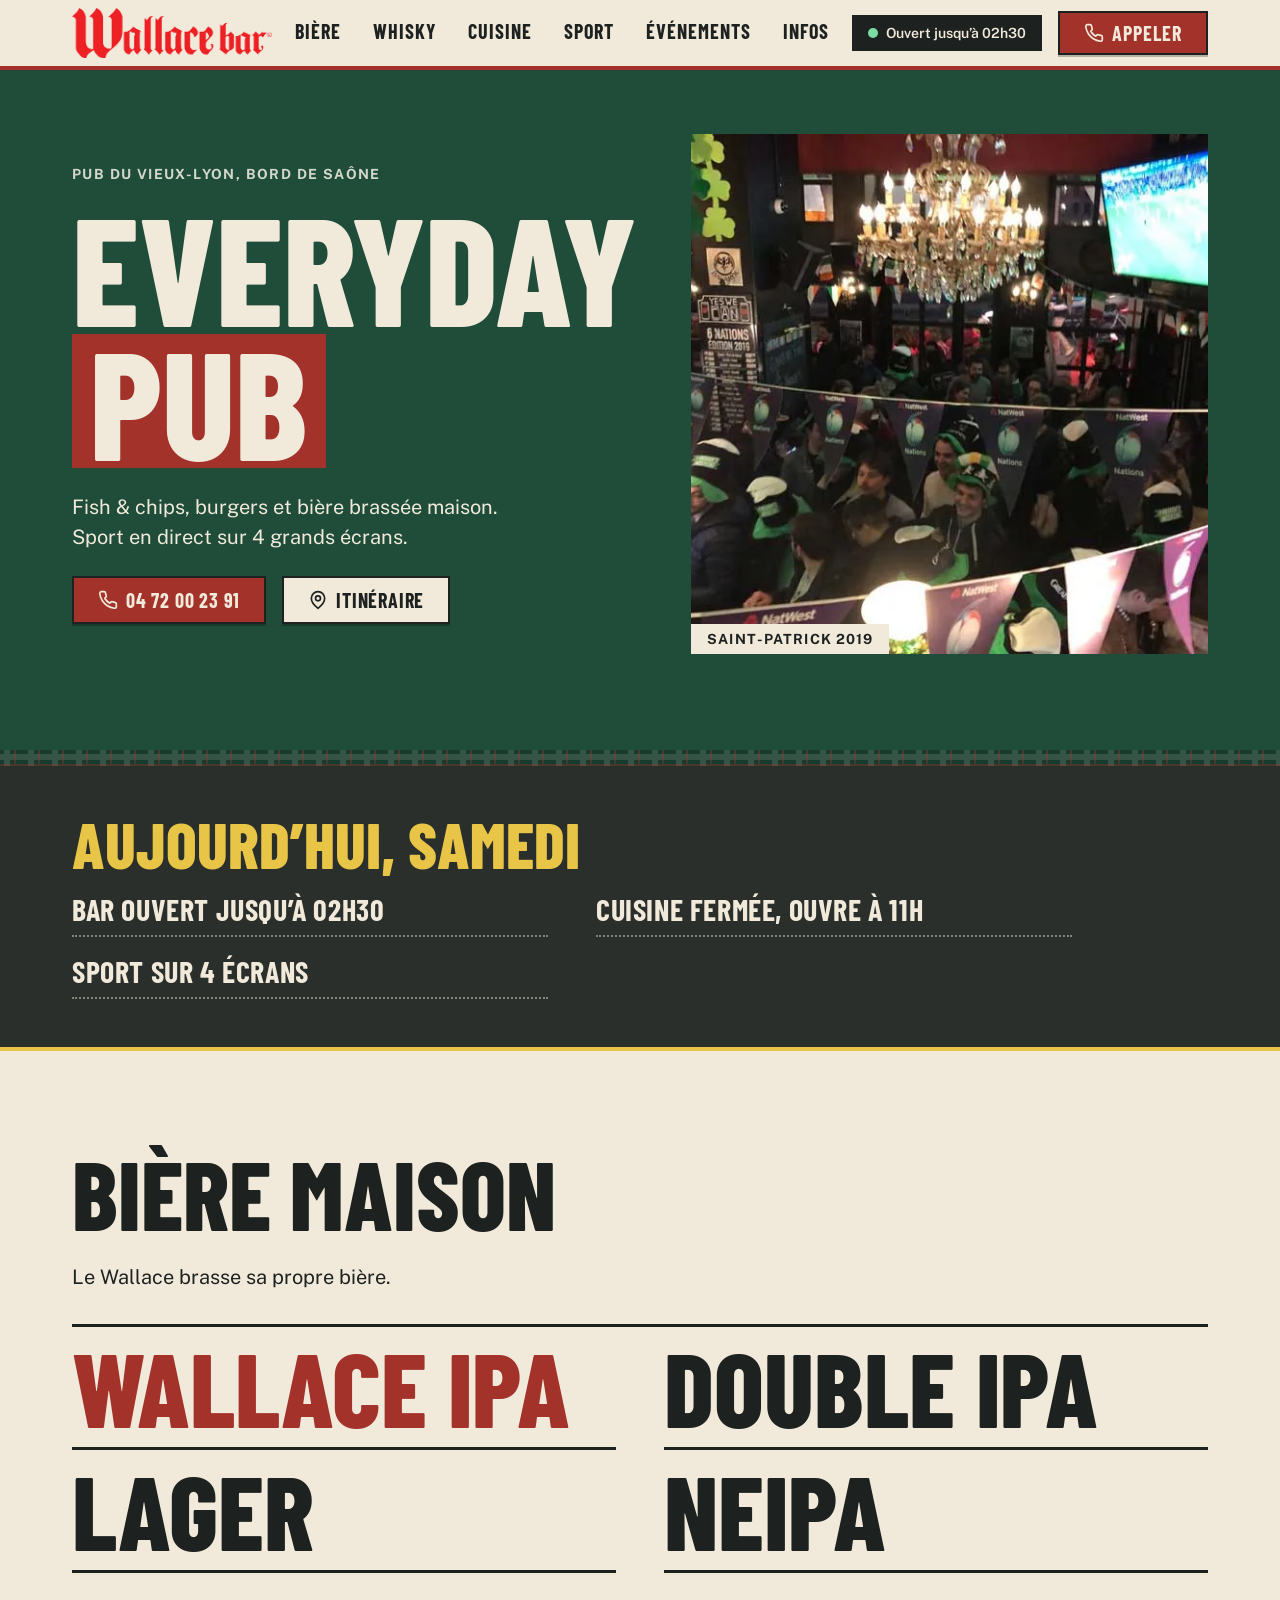
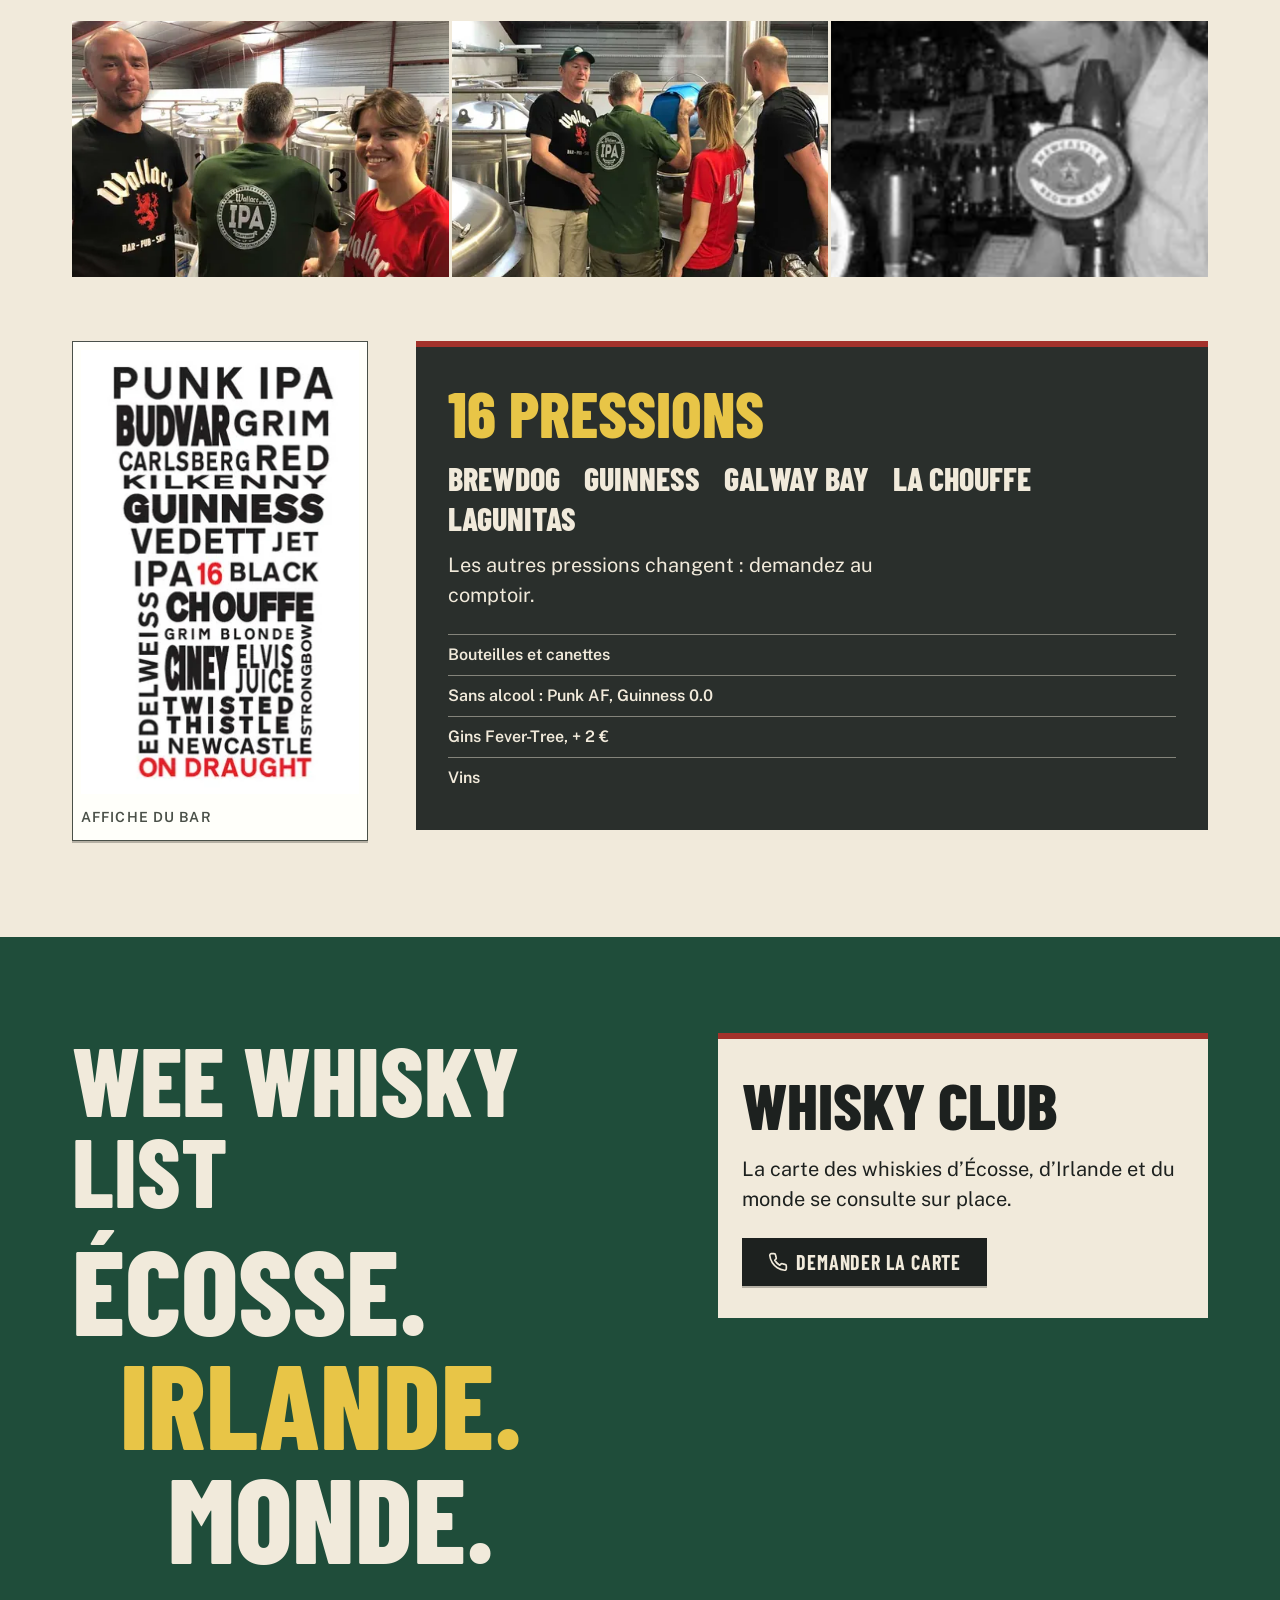
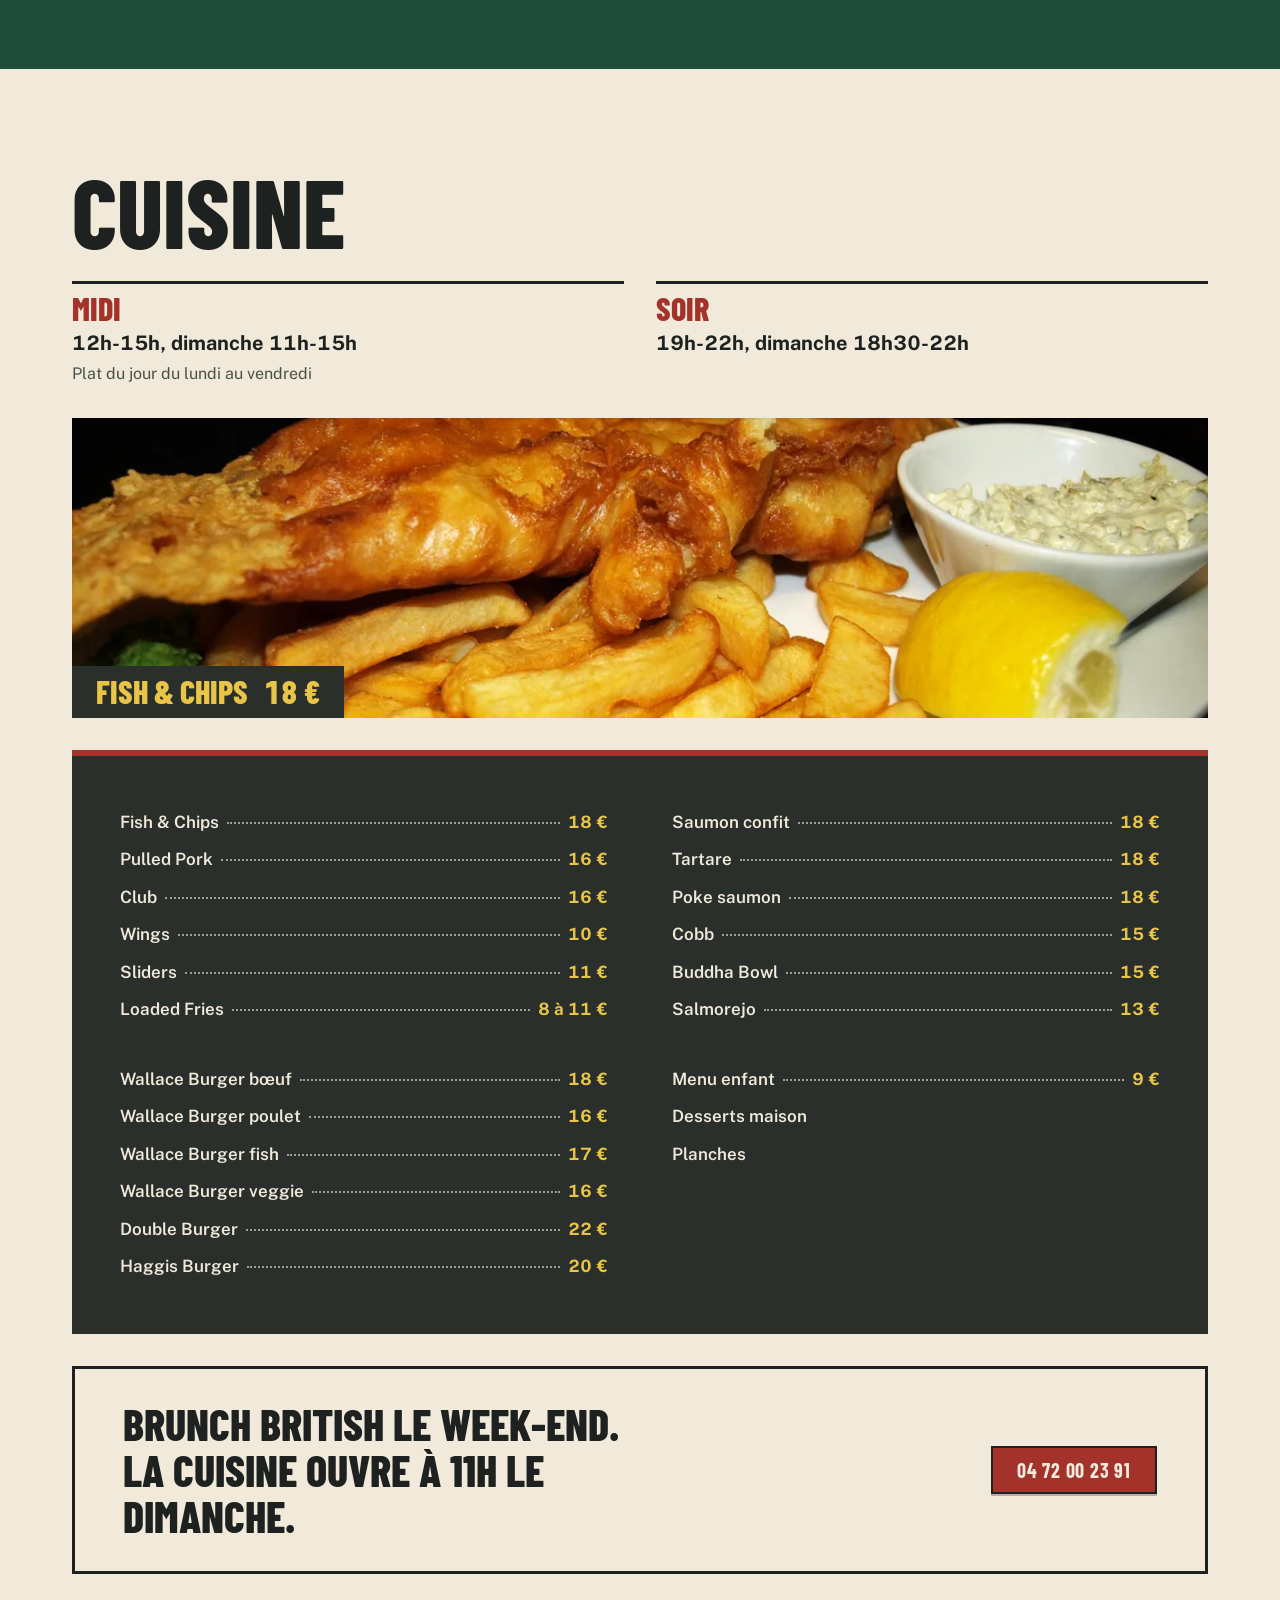
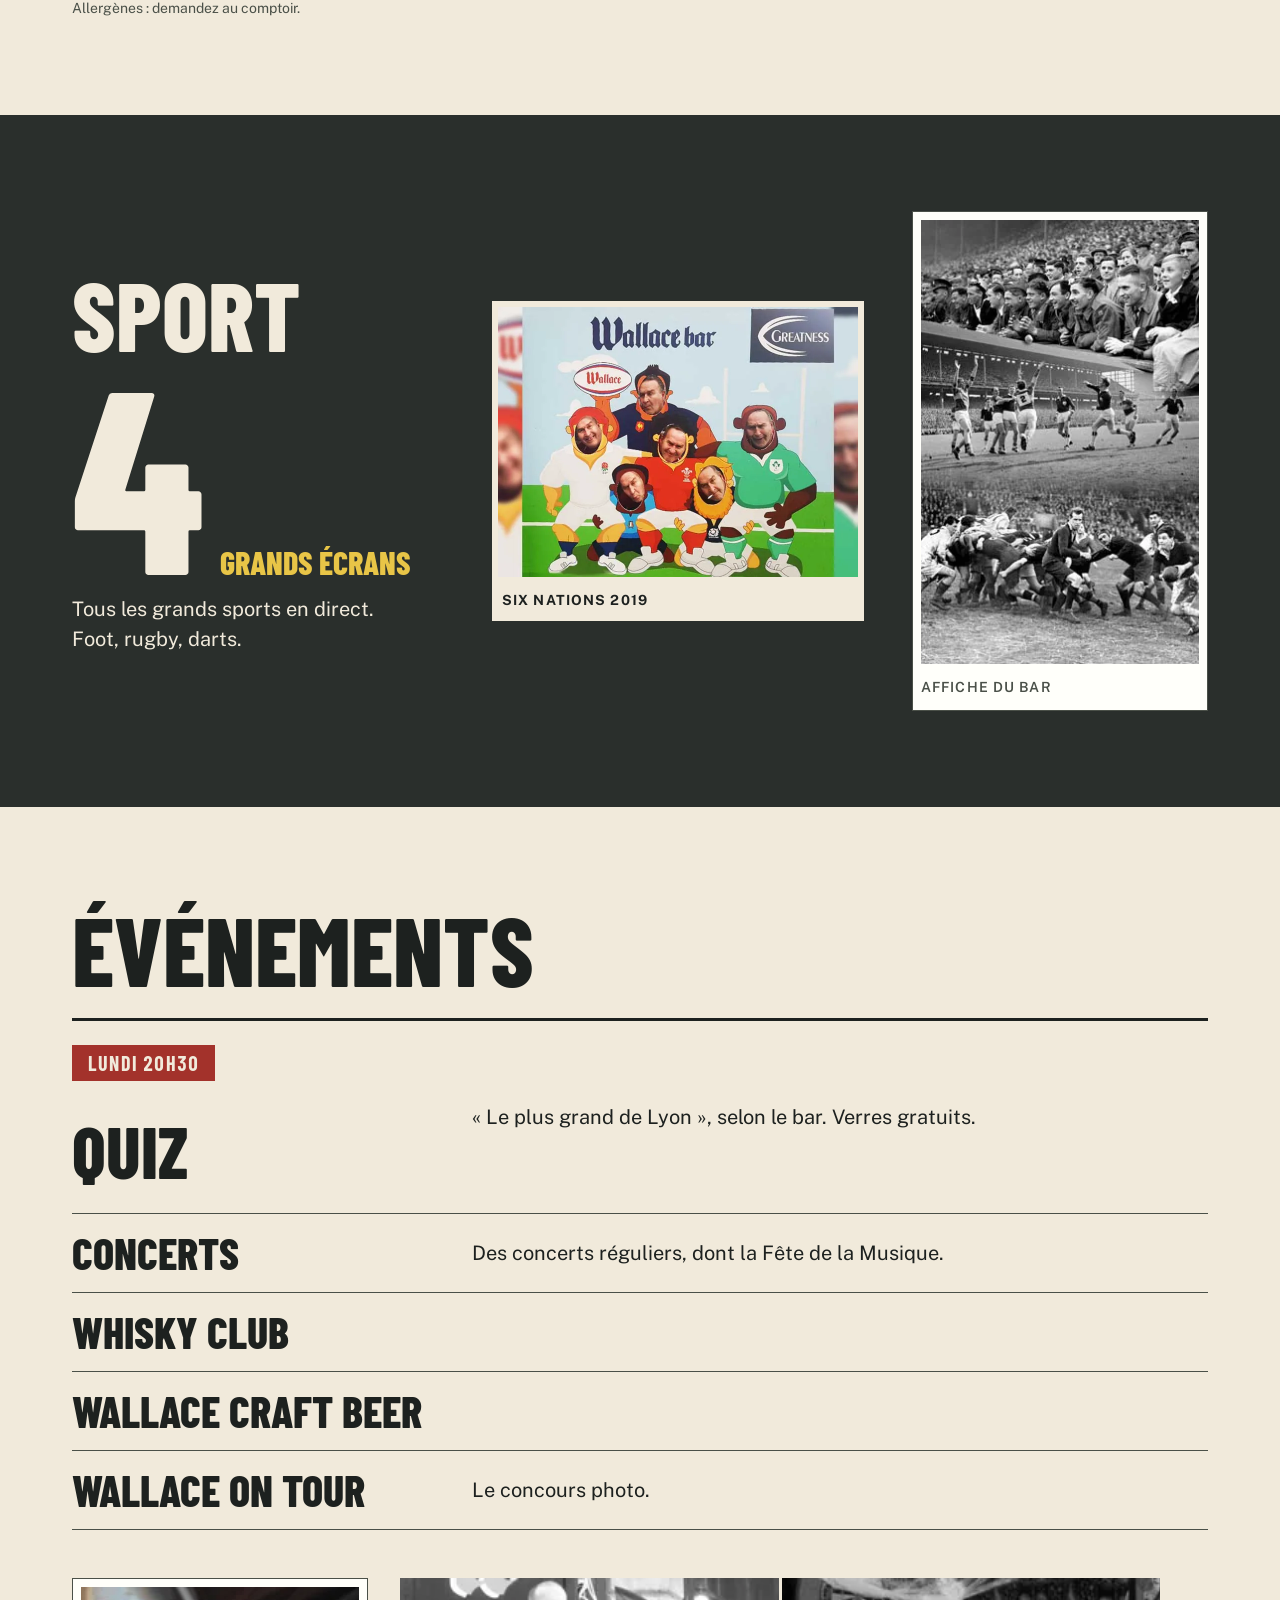
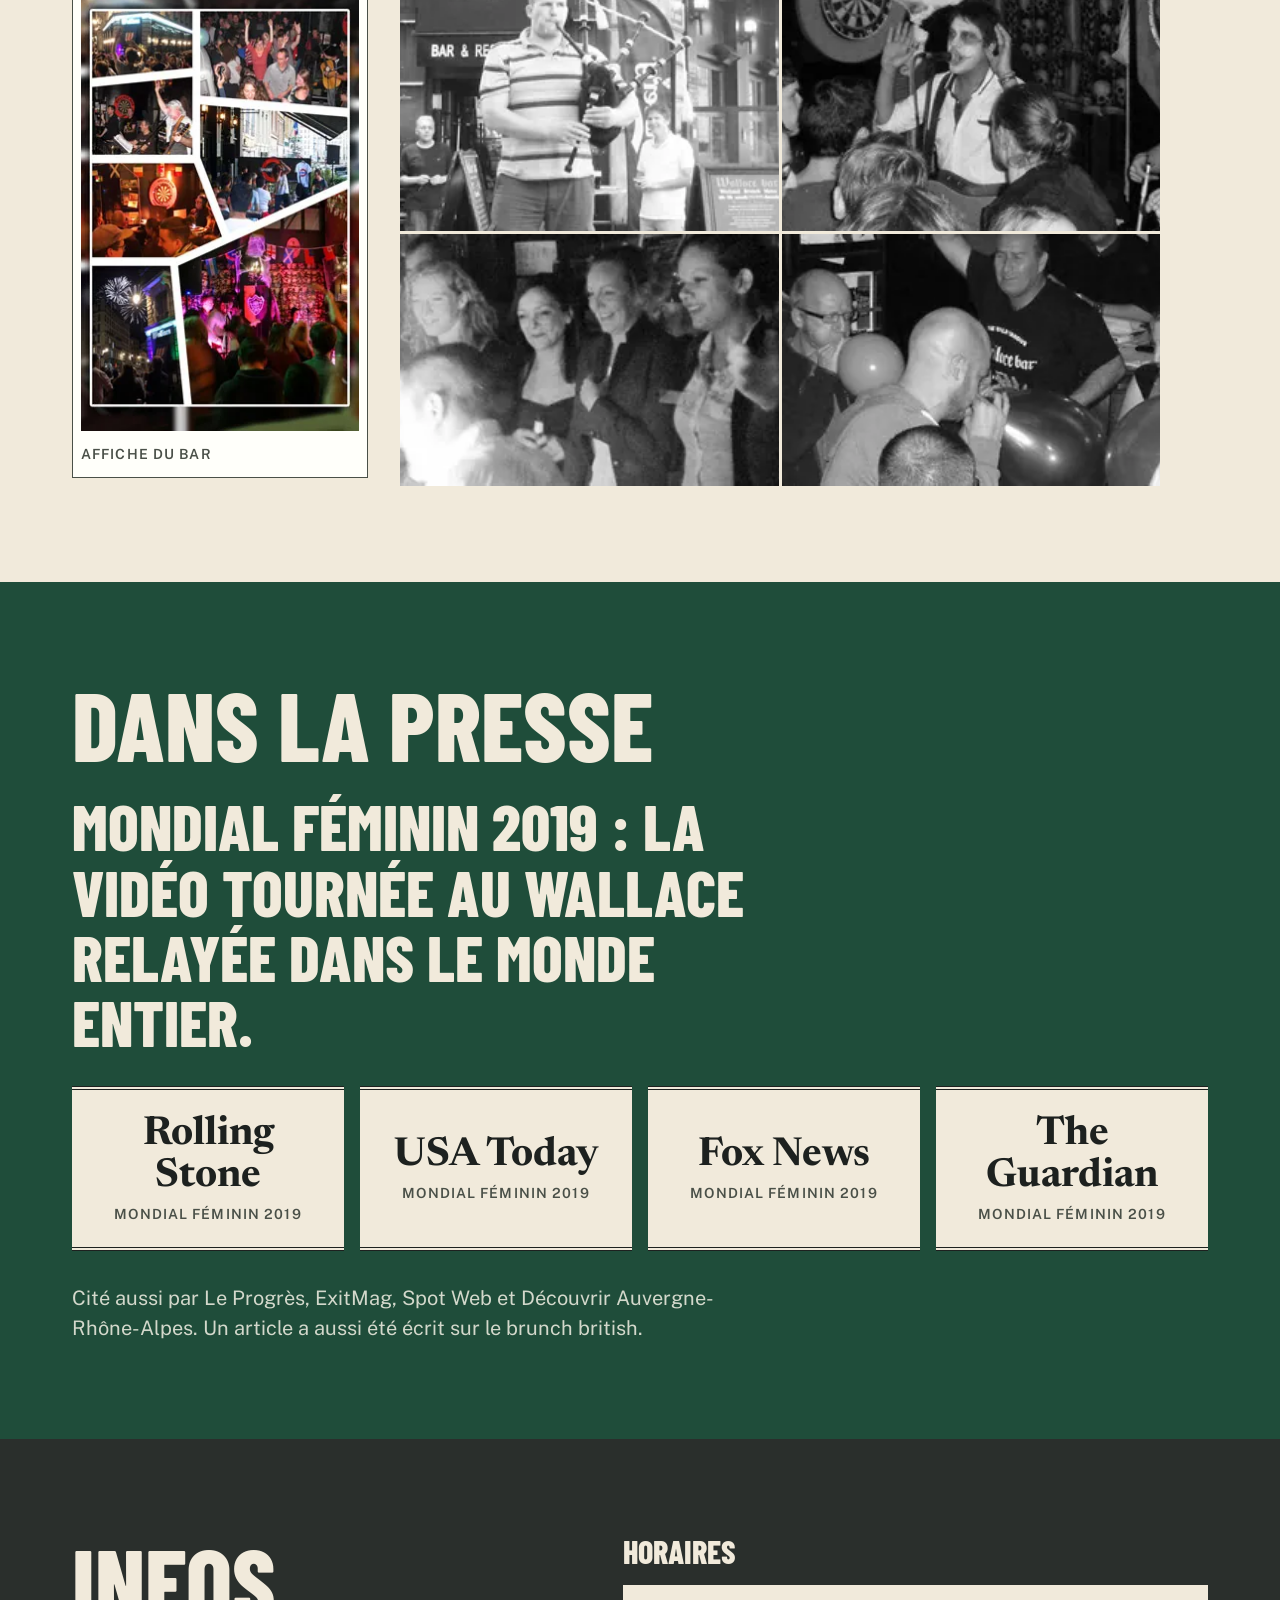
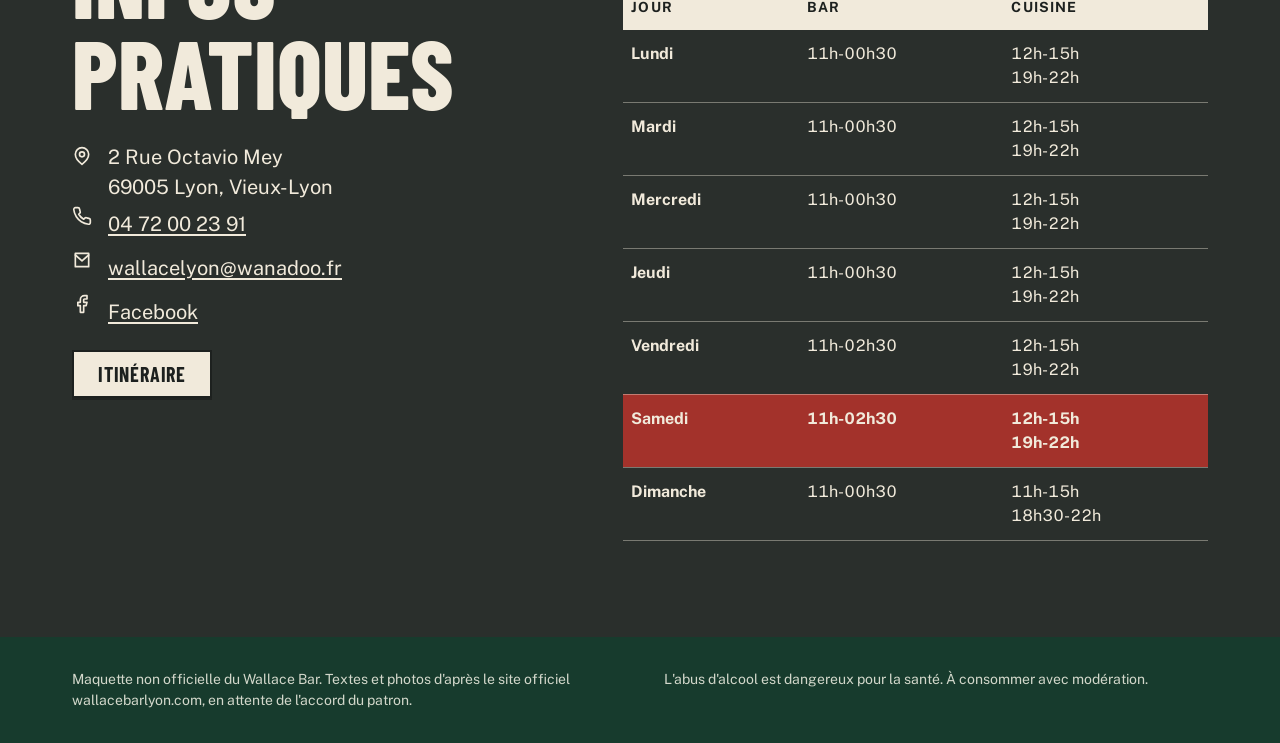
==== commit 9a30c16d: "Passe de corrections apres juge : pub et bar autonomes, choix mis a jour, rapports d'analyse Co-Auth" ====
--- a/pub/index.html
+++ b/pub/index.html
@@ -3,19 +3,29 @@
 <head>
 <meta charset="utf-8">
 <meta name="viewport" content="width=device-width, initial-scale=1">
-<title>Wallace Bar Lyon · Everyday pub, Vieux-Lyon</title>
+<meta name="robots" content="noindex">
+<title>Wallace Bar Lyon, everyday pub du Vieux-Lyon</title>
 <meta name="description" content="Pub du Vieux-Lyon : fish & chips, burgers, bière brassée maison, sport sur 4 écrans, quiz le lundi à 20h30. 2 Rue Octavio Mey, Lyon 5e.">
-<meta name="theme-color" content="#12302a">
+<meta name="theme-color" content="#1F4D3A">
+<meta property="og:type" content="website">
+<meta property="og:locale" content="fr_FR">
+<meta property="og:title" content="Wallace Bar Lyon, everyday pub du Vieux-Lyon">
+<meta property="og:description" content="Fish & chips, burgers, bière brassée maison et sport sur 4 écrans, au bord de la Saône.">
+<meta property="og:image" content="img/og.jpg">
+<meta property="og:image:width" content="1200">
+<meta property="og:image:height" content="630">
+<meta property="og:image:alt" content="La salle du Wallace pendant la Saint-Patrick 2019 et la visite de la brasserie">
+<meta name="twitter:card" content="summary_large_image">
 <link rel="preconnect" href="https://fonts.googleapis.com">
 <link rel="preconnect" href="https://fonts.gstatic.com" crossorigin>
-<link href="https://fonts.googleapis.com/css2?family=Archivo:wdth,wght@62..125,800..900&family=Public+Sans:wght@400;600;700&display=swap" rel="stylesheet">
+<link href="https://fonts.googleapis.com/css2?family=Barlow+Condensed:wght@700;800&family=Newsreader:wght@600;700&family=Public+Sans:wght@400;600;700&display=swap" rel="stylesheet">
 <link rel="stylesheet" href="styles.css">
 <script type="application/ld+json">
 {
   "@context": "https://schema.org",
   "@type": "BarOrPub",
   "name": "Wallace Bar",
-  "image": "assets/img/real/wallacebarlogo.png",
+  "image": "img/og.jpg",
   "telephone": "+33472002391",
   "email": "wallacelyon@wanadoo.fr",
   "servesCuisine": ["Fish and chips", "Burgers"],
@@ -39,16 +49,22 @@
 
 <header class="top">
   <div class="wrap top__in">
-    <a class="top__logo" href="#haut" aria-label="Wallace bar, accueil">
-      <img src="../assets/img/real/wallacebarlogo.png" width="450" height="113" alt="Wallace bar">
+    <a class="top__logo" href="#haut" aria-label="Wallace bar, haut de page">
+      <img src="img/logo.png" width="450" height="113" alt="Wallace bar">
     </a>
+    <p class="status" id="status" data-open=""><span class="status__dot" aria-hidden="true"></span><span id="status-text" aria-live="polite">Bar ouvert dès 11h</span></p>
     <nav class="top__nav" aria-label="Sections">
       <a href="#biere">Bière</a>
+      <a href="#whisky">Whisky</a>
       <a href="#cuisine">Cuisine</a>
-      <a href="#sport">Sport &amp; events</a>
-      <a href="#presse">Presse</a>
+      <a href="#sport">Sport</a>
+      <a href="#evenements">Événements</a>
       <a href="#infos">Infos</a>
     </nav>
+    <a class="btn btn--red top__call" href="tel:+33472002391">
+      <svg class="ico" viewBox="0 0 24 24" aria-hidden="true"><path d="M22 16.92v3a2 2 0 0 1-2.18 2 19.79 19.79 0 0 1-8.63-3.07 19.5 19.5 0 0 1-6-6 19.79 19.79 0 0 1-3.07-8.67A2 2 0 0 1 4.11 2h3a2 2 0 0 1 2 1.72 12.84 12.84 0 0 0 .7 2.81 2 2 0 0 1-.45 2.11L8.09 9.91a16 16 0 0 0 6 6l1.27-1.27a2 2 0 0 1 2.11-.45 12.84 12.84 0 0 0 2.81.7A2 2 0 0 1 22 16.92z"/></svg>
+      Appeler
+    </a>
   </div>
 </header>
 
@@ -57,23 +73,22 @@
 <section class="hero" id="haut">
   <div class="wrap hero__in">
     <div class="hero__text">
-      <p class="kicker">Vieux-Lyon, bord de Saône</p>
-      <h1>Everyday <span>pub</span></h1>
-      <p class="hero__lede">Fish &amp; chips, burgers, bière brassée maison, sport en direct sur 4 écrans, quiz le lundi, concerts, whisky.</p>
-      <p class="status" id="status" aria-live="polite"><span class="status__dot" aria-hidden="true"></span><span id="status-text">Bar : 11h-00h30 dim-jeu, 11h-02h30 ven-sam</span></p>
+      <p class="kicker">Pub du Vieux-Lyon, bord de Saône</p>
+      <h1><span lang="en">Everyday <b>pub</b></span></h1>
+      <p class="hero__lede">Fish &amp; chips, burgers et bière brassée maison. Sport en direct sur 4 grands écrans.</p>
       <div class="hero__cta">
         <a class="btn btn--red" href="tel:+33472002391">
           <svg class="ico" viewBox="0 0 24 24" aria-hidden="true"><path d="M22 16.92v3a2 2 0 0 1-2.18 2 19.79 19.79 0 0 1-8.63-3.07 19.5 19.5 0 0 1-6-6 19.79 19.79 0 0 1-3.07-8.67A2 2 0 0 1 4.11 2h3a2 2 0 0 1 2 1.72 12.84 12.84 0 0 0 .7 2.81 2 2 0 0 1-.45 2.11L8.09 9.91a16 16 0 0 0 6 6l1.27-1.27a2 2 0 0 1 2.11-.45 12.84 12.84 0 0 0 2.81.7A2 2 0 0 1 22 16.92z"/></svg>
           04 72 00 23 91
         </a>
-        <a class="btn btn--line" href="https://www.google.com/maps/dir/?api=1&amp;destination=2+Rue+Octavio+Mey+69005+Lyon" target="_blank" rel="noopener">
+        <a class="btn btn--paper" href="https://www.google.com/maps/dir/?api=1&amp;destination=2+Rue+Octavio+Mey+69005+Lyon" target="_blank" rel="noopener">
           <svg class="ico" viewBox="0 0 24 24" aria-hidden="true"><path d="M20 10c0 6-8 12-8 12s-8-6-8-12a8 8 0 0 1 16 0Z"/><circle cx="12" cy="10" r="3"/></svg>
           Itinéraire
         </a>
       </div>
     </div>
-    <figure class="pin hero__photo">
-      <img src="../assets/img/real/st-patricks-2019-wallace-01.jpg" width="720" height="540" alt="Salle du Wallace pleine de monde pendant la Saint-Patrick 2019, lustre, guirlandes et écrans de télévision">
+    <figure class="hero__photo">
+      <img src="img/hero.webp" srcset="img/hero-480.webp 480w, img/hero.webp 720w" sizes="(min-width:1100px) 520px, 100vw" width="720" height="540" fetchpriority="high" alt="Salle du Wallace pleine de monde pendant la Saint-Patrick 2019, lustre, guirlandes et écrans de télévision">
       <figcaption>Saint-Patrick 2019</figcaption>
     </figure>
   </div>
@@ -81,60 +96,104 @@
 
 <div class="tartan" aria-hidden="true"></div>
 
-<section class="sec sec--night" id="biere">
-  <div class="wrap">
-    <h2 class="reveal">Bière maison</h2>
-    <p class="sec__intro reveal">Le Wallace brasse sa propre bière.</p>
-
-    <div class="beer reveal">
-      <ul class="taps">
-        <li><strong>Wallace IPA</strong></li>
-        <li><strong>Double IPA</strong></li>
-        <li><strong>Lager</strong></li>
-        <li><strong>NEIPA</strong></li>
+<section class="today" id="aujourdhui" aria-labelledby="today-title">
+  <div class="wrap">
+    <div class="board">
+      <h2 id="today-title">Aujourd’hui</h2>
+      <ul class="chalk" id="today-lines">
+        <li>Bar&nbsp;: 11h-00h30 du dimanche au jeudi, 11h-02h30 le vendredi et le samedi</li>
+        <li>Cuisine&nbsp;: 12h-15h et 19h-22h du lundi au samedi, 11h-15h et 18h30-22h le dimanche</li>
+        <li>Quiz le lundi à 20h30</li>
+        <li>Plat du jour le midi, du lundi au vendredi</li>
+        <li>Sport sur 4 écrans</li>
       </ul>
-      <figure class="pin beer__photo">
-        <img src="../assets/img/real/wallace-brewery-beer-ipa-visit-01.jpg" width="720" height="550" alt="Trois personnes devant les cuves de la brasserie Wallace, tee-shirts Wallace et IPA">
-        <figcaption>Visite de la brasserie</figcaption>
-      </figure>
-    </div>
-
-    <div class="draught reveal">
-      <figure class="pin draught__poster">
-        <img src="../assets/img/real/wallace-bar-16-beers-on-draught.jpg" width="280" height="447" alt="Affiche des 16 bières à la pression : Punk IPA, Budvar, Grim, Carlsberg, Red, Kilkenny, Guinness, Vedett, Jet, Black, Chouffe, Ciney, Edelweiss, Elvis Juice, Strongbow, Twisted Thistle, Newcastle" loading="lazy">
+    </div>
+  </div>
+</section>
+
+<section class="sec sec--paper" id="biere">
+  <div class="wrap">
+    <h2>Bière maison</h2>
+    <p class="sec__intro">Le Wallace brasse sa propre bière.</p>
+    <ul class="taps">
+      <li>Wallace IPA</li>
+      <li>Double IPA</li>
+      <li>Lager</li>
+      <li>NEIPA</li>
+    </ul>
+
+    <div class="strip">
+      <img class="strip__a" src="img/brasserie-1.webp" srcset="img/brasserie-1-480.webp 480w, img/brasserie-1.webp 720w" sizes="(min-width:768px) 33vw, 100vw" width="720" height="550" loading="lazy" alt="Trois personnes devant les cuves de la brasserie Wallace, tee-shirts Wallace et IPA">
+      <img src="img/brasserie-2.webp" srcset="img/brasserie-2-480.webp 480w, img/brasserie-2.webp 720w" sizes="(min-width:768px) 33vw, 50vw" width="720" height="551" loading="lazy" alt="Équipe de la brasserie autour d'une cuve qui fume, tee-shirts Wallace">
+      <img src="img/comptoir.webp" srcset="img/comptoir-480.webp 480w, img/comptoir.webp 960w" sizes="(min-width:768px) 33vw, 50vw" width="960" height="256" loading="lazy" alt="Pompe à bière et bouteilles derrière le comptoir, photo en noir et blanc">
+    </div>
+
+    <div class="draught">
+      <figure class="poster">
+        <a href="img/pressions.webp" target="_blank" rel="noopener" aria-label="Ouvrir l'affiche des 16 pressions en grand">
+          <img src="img/pressions.webp" width="280" height="447" loading="lazy" alt="Affiche du bar : les 16 bières à la pression">
+        </a>
+        <figcaption>Affiche du bar</figcaption>
       </figure>
       <div class="draught__text">
         <h3>16 pressions</h3>
-        <p>Brewdog, Guinness, Galway Bay, La Chouffe, Lagunitas et d'autres.</p>
+        <ul class="brands">
+          <li>Brewdog</li>
+          <li>Guinness</li>
+          <li>Galway Bay</li>
+          <li>La Chouffe</li>
+          <li>Lagunitas</li>
+        </ul>
+        <p>Les autres pressions changent&nbsp;: demandez au comptoir.</p>
         <ul class="facts">
           <li>Bouteilles et canettes</li>
-          <li>Sans alcool : Punk AF, Guinness 0.0</li>
+          <li>Sans alcool&nbsp;: Punk AF, Guinness 0.0</li>
           <li>Gins Fever-Tree, + 2 €</li>
           <li>Vins</li>
         </ul>
       </div>
     </div>
-
-    <div class="whisky reveal">
-      <img src="../assets/img/real/drinks02.jpg" width="1224" height="327" alt="Étagères de bouteilles de whisky derrière le comptoir, photo en noir et blanc" loading="lazy">
-      <div class="whisky__text">
-        <h3>Wee whisky list</h3>
-        <p>Whiskies d'Écosse, d'Irlande et du monde. Il y a aussi un Whisky Club.</p>
-      </div>
-    </div>
-  </div>
-</section>
-
-<section class="sec sec--wood" id="cuisine">
-  <div class="wrap">
-    <h2 class="reveal">Cuisine</h2>
-    <p class="sec__intro reveal">Restauration midi et soir tous les jours : lun-sam 12h-15h et 19h-22h, dim 11h-15h et 18h30-22h. Plat du jour le midi, du lundi au vendredi. Brunch le week-end.</p>
-
-    <img class="reveal banner" src="../assets/img/real/food-slider-fish-and-chips.jpg" width="1224" height="325" alt="Fish and chips : filet de poisson pané, frites épaisses, sauce tartare et quartier de citron" loading="lazy">
-
-    <div class="menu slate-board reveal">
+  </div>
+</section>
+
+<section class="sec sec--green" id="whisky">
+  <div class="wrap whisky">
+    <div class="whisky__text">
+      <h2>Wee whisky list</h2>
+      <ul class="regions">
+        <li>Écosse.</li>
+        <li>Irlande.</li>
+        <li>Monde.</li>
+      </ul>
+      <div id="whisky-list"></div>
+    </div>
+    <div class="whisky__club">
+      <h3>Whisky Club</h3>
+      <p>La carte des whiskies d’Écosse, d’Irlande et du monde se consulte sur place.</p>
+      <a class="btn btn--paper" href="tel:+33472002391">
+        <svg class="ico" viewBox="0 0 24 24" aria-hidden="true"><path d="M22 16.92v3a2 2 0 0 1-2.18 2 19.79 19.79 0 0 1-8.63-3.07 19.5 19.5 0 0 1-6-6 19.79 19.79 0 0 1-3.07-8.67A2 2 0 0 1 4.11 2h3a2 2 0 0 1 2 1.72 12.84 12.84 0 0 0 .7 2.81 2 2 0 0 1-.45 2.11L8.09 9.91a16 16 0 0 0 6 6l1.27-1.27a2 2 0 0 1 2.11-.45 12.84 12.84 0 0 0 2.81.7A2 2 0 0 1 22 16.92z"/></svg>
+        Demander la carte
+      </a>
+    </div>
+  </div>
+  <script type="application/json" id="data-whisky">{"ecosse":[],"irlande":[],"monde":[]}</script>
+</section>
+
+<section class="sec sec--paper" id="cuisine">
+  <div class="wrap">
+    <h2>Cuisine</h2>
+    <div class="service">
+      <p><b>Midi</b><span>12h-15h, dimanche 11h-15h</span><small>Plat du jour du lundi au vendredi</small></p>
+      <p><b>Soir</b><span>19h-22h, dimanche 18h30-22h</span></p>
+    </div>
+
+    <figure class="feature">
+      <img src="img/fish.webp" srcset="img/fish-640.webp 640w, img/fish.webp 1224w" sizes="100vw" width="1224" height="325" loading="lazy" alt="Fish and chips : filet de poisson pané, frites épaisses, sauce tartare et quartier de citron">
+      <figcaption><span>Fish &amp; Chips</span><b>18 €</b></figcaption>
+    </figure>
+
+    <div class="menu">
       <div class="menu__col">
-        <h3>Pub classics</h3>
         <ul class="price">
           <li><span>Fish &amp; Chips</span><b>18 €</b></li>
           <li><span>Pulled Pork</span><b>16 €</b></li>
@@ -143,8 +202,7 @@
           <li><span>Sliders</span><b>11 €</b></li>
           <li><span>Loaded Fries</span><b>8 à 11 €</b></li>
         </ul>
-        <h3>Burgers</h3>
-        <ul class="price">
+        <ul class="price price--gap">
           <li><span>Wallace Burger bœuf</span><b>18 €</b></li>
           <li><span>Wallace Burger poulet</span><b>16 €</b></li>
           <li><span>Wallace Burger fish</span><b>17 €</b></li>
@@ -154,7 +212,6 @@
         </ul>
       </div>
       <div class="menu__col">
-        <h3>Assiettes et salades</h3>
         <ul class="price">
           <li><span>Saumon confit</span><b>18 €</b></li>
           <li><span>Tartare</span><b>18 €</b></li>
@@ -163,91 +220,105 @@
           <li><span>Buddha Bowl</span><b>15 €</b></li>
           <li><span>Salmorejo</span><b>13 €</b></li>
         </ul>
-        <h3>Et aussi</h3>
-        <ul class="price">
+        <ul class="price price--gap">
           <li><span>Menu enfant</span><b>9 €</b></li>
           <li><span>Desserts maison</span><b></b></li>
           <li><span>Planches</span><b></b></li>
         </ul>
       </div>
     </div>
-  </div>
-</section>
-
-<section class="sec sec--green" id="sport">
-  <div class="wrap">
-    <h2 class="reveal">Sport &amp; events</h2>
-    <p class="sec__intro reveal">Foot, rugby, darts : tous les grands sports en direct sur 4 grands écrans.</p>
-
-    <div class="score reveal">
-      <p class="score__cell"><b>4</b><span>grands écrans</span></p>
-      <p class="score__cell"><b>20h30</b><span>quiz du lundi</span></p>
-    </div>
-
-    <div class="sport reveal">
-      <table class="fixtures">
-        <caption class="sr">Événements du Wallace</caption>
-        <thead><tr><th scope="col">Jour</th><th scope="col">Événement</th><th scope="col">Heure</th></tr></thead>
-        <tbody>
-          <tr><th scope="row">Lundi</th><td><strong>Quiz</strong>Le plus grand quiz de Lyon. Verres gratuits.</td><td class="t">20h30</td></tr>
-          <tr><th scope="row">Régulier</th><td><strong>Concerts</strong>Des concerts au bar, dont la Fête de la Musique.</td><td class="t t--tbc">à confirmer</td></tr>
-          <tr><th scope="row">Club</th><td><strong>Whisky Club</strong>Autour de la Wee whisky list.</td><td class="t t--tbc">à confirmer</td></tr>
-          <tr><th scope="row">Brasserie</th><td><strong>Wallace Craft Beer</strong>Les bières de la brasserie maison.</td><td class="t t--tbc">à confirmer</td></tr>
-          <tr><th scope="row">Concours</th><td><strong>Wallace on Tour</strong>Le concours photo.</td><td class="t t--tbc">à confirmer</td></tr>
-        </tbody>
-      </table>
-      <div class="sport__photos">
-        <figure class="pin sport__photo">
-          <img src="../assets/img/real/wallace-lyon-football-rugby-sport-live-television-tv-large-screens-gaelic-bar-pub-rhone-saone-france-2020.jpg" width="280" height="447" alt="Deux photos anciennes en noir et blanc : joueurs qui courent sur un terrain devant des tribunes, et une mêlée de rugby" loading="lazy">
-          <figcaption>Foot, rugby, darts</figcaption>
-        </figure>
-        <figure class="pin sport__photo sport__photo--b">
-          <img src="../assets/img/real/wallace-lyon-musique-concert-vendredi-samedi-fete-2020-rhone-saone-france-web.jpg" width="280" height="447" alt="Montage de photos de concerts au Wallace : guitariste, public qui danse, feux d'artifice" loading="lazy">
-          <figcaption>Concerts</figcaption>
-        </figure>
-      </div>
-    </div>
-  </div></section>
-
-<div class="tartan" aria-hidden="true"></div>
-
-<section class="press" id="presse">
-  <div class="wrap">
-    <h2 class="reveal">Dans la presse</h2>
-    <p class="press__lead reveal">Mondial féminin 2019 : la vidéo tournée au Wallace relayée par la presse internationale.</p>
-    <ul class="press__big reveal">
-      <li class="mast mast--a">Rolling Stone</li>
-      <li class="mast mast--b">USA Today</li>
-      <li class="mast mast--c">Fox News</li>
-      <li class="mast mast--d">The Guardian</li>
-    </ul>    <p class="press__more reveal">Le Wallace a aussi été cité par <strong>Le Progrès</strong>, <strong>ExitMag</strong>, <strong>Spot Web</strong> et <strong>Découvrir Auvergne-Rhône-Alpes</strong>. Son brunch british a aussi eu droit à un article.</p>
-  </div>
-</section>
-
-<section class="sec sec--night" id="infos">
+
+    <div class="brunch">
+      <p>Brunch british le <span class="nb">week-end</span>. La cuisine ouvre à 11h le dimanche.</p>
+      <a class="btn btn--red" href="tel:+33472002391">04 72 00 23 91</a>
+    </div>
+    <p class="legal">Allergènes&nbsp;: demandez au comptoir.</p>
+  </div>
+</section>
+
+<section class="sec sec--slate sport-sec" id="sport">
+  <div class="wrap sport">
+    <div class="sport__text">
+      <h2>Sport</h2>
+      <p class="sport__num"><b>4</b><span>grands écrans</span></p>
+      <p class="sport__lede">Tous les grands sports en direct. Foot, rugby, darts.</p>
+    </div>
+    <figure class="sport__photo">
+      <img src="img/sixnations.webp" srcset="img/sixnations-480.webp 480w, img/sixnations.webp 720w" sizes="(min-width:768px) 40vw, 100vw" width="720" height="540" loading="lazy" alt="Fresque du Wallace pour les Six Nations 2019 : joueurs de rugby caricaturés aux couleurs des nations, logo Wallace bar">
+      <figcaption>Six Nations 2019</figcaption>
+    </figure>
+    <figure class="sport__poster">
+      <img src="img/affiche-sport.webp" width="280" height="447" loading="lazy" alt="Affiche du bar : photos anciennes de supporters et de joueurs de rugby">
+      <figcaption>Affiche du bar</figcaption>
+    </figure>
+  </div>
+</section>
+
+<section class="sec sec--paper" id="evenements">
+  <div class="wrap">
+    <h2>Événements</h2>
+    <ul class="events">
+      <li class="events__lead">
+        <p class="events__when">Lundi 20h30</p>
+        <h3>Quiz</h3>
+        <p>« Le plus grand de Lyon », selon le bar. Verres gratuits.</p>
+      </li>
+      <li><h3>Concerts</h3><p>Des concerts réguliers, dont la Fête de la Musique.</p></li>
+      <li><h3>Whisky Club</h3></li>
+      <li><h3>Wallace Craft Beer</h3></li>
+      <li><h3>Wallace on Tour</h3><p>Le concours photo.</p></li>
+    </ul>
+    <div class="stage">
+      <figure class="stage__poster"><img src="img/affiche-concert.webp" width="280" height="447" loading="lazy" alt="Affiche du bar : collage de photos de soirées, concerts, fléchettes et feu d’artifice"><figcaption>Affiche du bar</figcaption></figure>
+      <div class="mosaic">
+      <img src="img/cornemuse.webp" srcset="img/cornemuse-640.webp 640w, img/cornemuse.webp 1224w" sizes="(min-width:768px) 40vw, 50vw" width="1224" height="327" loading="lazy" alt="Joueur de cornemuse devant la façade du bar, public attablé, photo en noir et blanc">
+      <img src="img/soiree-2.webp" srcset="img/soiree-2-640.webp 640w, img/soiree-2.webp 1224w" sizes="(min-width:768px) 40vw, 50vw" width="1224" height="326" loading="lazy" alt="Chanteur guitariste maquillé devant un public serré, cibles de fléchettes au mur, photo en noir et blanc">
+      <img src="img/soiree-3.webp" srcset="img/soiree-3-640.webp 640w, img/soiree-3.webp 1224w" sizes="(min-width:768px) 40vw, 50vw" width="1224" height="326" loading="lazy" alt="Soirée au bar, public qui rit et applaudit, photo en noir et blanc">
+      <img src="img/soiree-4.webp" srcset="img/soiree-4-640.webp 640w, img/soiree-4.webp 1224w" sizes="(min-width:768px) 40vw, 50vw" width="1224" height="326" loading="lazy" alt="Soirée au bar, public et ballons, photo en noir et blanc">
+      </div>
+    </div>
+  </div>
+</section>
+
+<section class="sec sec--green press" id="presse">
+  <div class="wrap">
+    <h2>Dans la presse</h2>
+    <p class="press__lead">Mondial féminin 2019&nbsp;: la vidéo tournée au Wallace relayée dans le monde entier.</p>
+    <ul class="kiosk">
+      <li><span class="kiosk__name">Rolling Stone</span><span class="kiosk__line">Mondial féminin 2019</span></li>
+      <li><span class="kiosk__name">USA Today</span><span class="kiosk__line">Mondial féminin 2019</span></li>
+      <li><span class="kiosk__name">Fox News</span><span class="kiosk__line">Mondial féminin 2019</span></li>
+      <li><span class="kiosk__name">The Guardian</span><span class="kiosk__line">Mondial féminin 2019</span></li>
+    </ul>
+    <p class="press__more">Cité aussi par Le Progrès, ExitMag, Spot Web et Découvrir Auvergne-Rhône-Alpes. Un article a aussi été écrit sur le brunch british.</p>
+  </div>
+</section>
+
+<section class="sec sec--slate" id="infos">
   <div class="wrap infos">
-    <div class="infos__main reveal">
+    <div class="infos__main">
       <h2>Infos pratiques</h2>
       <address>
         <p><svg class="ico" viewBox="0 0 24 24" aria-hidden="true"><path d="M20 10c0 6-8 12-8 12s-8-6-8-12a8 8 0 0 1 16 0Z"/><circle cx="12" cy="10" r="3"/></svg>2 Rue Octavio Mey<br>69005 Lyon, Vieux-Lyon</p>
         <p><svg class="ico" viewBox="0 0 24 24" aria-hidden="true"><path d="M22 16.92v3a2 2 0 0 1-2.18 2 19.79 19.79 0 0 1-8.63-3.07 19.5 19.5 0 0 1-6-6 19.79 19.79 0 0 1-3.07-8.67A2 2 0 0 1 4.11 2h3a2 2 0 0 1 2 1.72 12.84 12.84 0 0 0 .7 2.81 2 2 0 0 1-.45 2.11L8.09 9.91a16 16 0 0 0 6 6l1.27-1.27a2 2 0 0 1 2.11-.45 12.84 12.84 0 0 0 2.81.7A2 2 0 0 1 22 16.92z"/></svg><a href="tel:+33472002391">04 72 00 23 91</a></p>
+        <p><svg class="ico" viewBox="0 0 24 24" aria-hidden="true"><path d="M4 4h16v16H4z"/><path d="m4 6 8 7 8-7"/></svg><a href="mailto:wallacelyon@wanadoo.fr">wallacelyon@wanadoo.fr</a></p>
         <p><svg class="ico" viewBox="0 0 24 24" aria-hidden="true"><path d="M18 2h-3a5 5 0 0 0-5 5v3H7v4h3v8h4v-8h3l1-4h-4V7a1 1 0 0 1 1-1h3z"/></svg><a href="https://www.facebook.com/wallace.bar.9" target="_blank" rel="noopener">Facebook</a></p>
-        <p class="mail"><a href="mailto:wallacelyon@wanadoo.fr">wallacelyon@wanadoo.fr</a></p>
       </address>
-    </div>
-    <div class="infos__hours reveal">
-      <h3><svg class="ico" viewBox="0 0 24 24" aria-hidden="true"><circle cx="12" cy="12" r="10"/><polyline points="12 6 12 12 16 14"/></svg>Horaires</h3>
+      <a class="btn btn--paper" href="https://www.google.com/maps/dir/?api=1&amp;destination=2+Rue+Octavio+Mey+69005+Lyon" target="_blank" rel="noopener">Itinéraire</a>
+    </div>
+    <div class="infos__hours">
+      <h3>Horaires</h3>
       <table>
         <caption class="sr">Horaires du bar et de la cuisine</caption>
         <thead><tr><th scope="col">Jour</th><th scope="col">Bar</th><th scope="col">Cuisine</th></tr></thead>
         <tbody>
-          <tr data-day="1"><th scope="row">Lundi</th><td>11h-00h30</td><td>12h-15h, 19h-22h</td></tr>
-          <tr data-day="2"><th scope="row">Mardi</th><td>11h-00h30</td><td>12h-15h, 19h-22h</td></tr>
-          <tr data-day="3"><th scope="row">Mercredi</th><td>11h-00h30</td><td>12h-15h, 19h-22h</td></tr>
-          <tr data-day="4"><th scope="row">Jeudi</th><td>11h-00h30</td><td>12h-15h, 19h-22h</td></tr>
-          <tr data-day="5"><th scope="row">Vendredi</th><td>11h-02h30</td><td>12h-15h, 19h-22h</td></tr>
-          <tr data-day="6"><th scope="row">Samedi</th><td>11h-02h30</td><td>12h-15h, 19h-22h</td></tr>
-          <tr data-day="0"><th scope="row">Dimanche</th><td>11h-00h30</td><td>11h-15h, 18h30-22h</td></tr>
+          <tr data-day="1"><th scope="row">Lundi</th><td>11h-00h30</td><td><span>12h-15h</span><span>19h-22h</span></td></tr>
+          <tr data-day="2"><th scope="row">Mardi</th><td>11h-00h30</td><td><span>12h-15h</span><span>19h-22h</span></td></tr>
+          <tr data-day="3"><th scope="row">Mercredi</th><td>11h-00h30</td><td><span>12h-15h</span><span>19h-22h</span></td></tr>
+          <tr data-day="4"><th scope="row">Jeudi</th><td>11h-00h30</td><td><span>12h-15h</span><span>19h-22h</span></td></tr>
+          <tr data-day="5"><th scope="row">Vendredi</th><td>11h-02h30</td><td><span>12h-15h</span><span>19h-22h</span></td></tr>
+          <tr data-day="6"><th scope="row">Samedi</th><td>11h-02h30</td><td><span>12h-15h</span><span>19h-22h</span></td></tr>
+          <tr data-day="0"><th scope="row">Dimanche</th><td>11h-00h30</td><td><span>11h-15h</span><span>18h30-22h</span></td></tr>
         </tbody>
       </table>
     </div>
@@ -259,7 +330,7 @@
 <footer class="foot">
   <div class="wrap foot__in">
     <p>Maquette non officielle du Wallace Bar. Textes et photos d'après le site officiel wallacebarlyon.com, en attente de l'accord du patron.</p>
-    <p>© <span id="year">2026</span></p>
+    <p>L'abus d'alcool est dangereux pour la santé. À consommer avec modération.</p>
   </div>
 </footer>
 
--- a/pub/styles.css
+++ b/pub/styles.css
@@ -1,19 +1,18 @@
 :root {
-  --green: #12302a;
-  --green-deep: #0b201c;
-  --night: #111b3a;
-  --slate: #262a29;
-  --wood: #6b4629;
-  --frame: #3a2615;
-  --cream: #f1e9d6;
-  --cream-dim: #cfc8b6;
-  --chalk: #ecebe2;
-  --ink: #15191a;
-  --red: #c8202a;
-  --red-hi: #ff6064;
-  --ok: #4fdc8f;
-
-  --font-display: "Archivo", "Arial Narrow", sans-serif;
+  --green: #1F4D3A;
+  --green-deep: #173B2D;
+  --slate: #2A2F2C;
+  --paper: #F1EADB;
+  --ink: #1D211F;
+  --ink-soft: #4A5048;
+  --red: #A3322B;
+  --chalk: #E8C547;
+  --paper-dim: #D3D8CB;
+  --ok: #7BDDA3;
+  --off: #F2A29B;
+  --serif: "Newsreader", Georgia, serif;
+
+  --font-display: "Barlow Condensed", "Arial Narrow", sans-serif;
   --font-body: "Public Sans", system-ui, sans-serif;
 
   --fs-s: 14px;
@@ -21,12 +20,12 @@
   --fs-l: 20px;
   --fs-xl: 32px;
   --fs-2xl: 56px;
-  --fs-3xl: 96px;
 
   --s1: 4px; --s2: 8px; --s3: 16px; --s4: 24px; --s5: 32px; --s6: 48px; --s7: 64px; --s8: 96px;
 
-  --hard: 8px 8px 0 rgba(0, 0, 0, .55);
+  --lift: 0 2px 0 rgba(0, 0, 0, .25);
   --gutter: 20px;
+  --head: 0px;
 }
 
 *, *::before, *::after { box-sizing: border-box; }
@@ -34,9 +33,9 @@
 body {
   margin: 0;
   background: var(--green);
-  color: var(--cream);
+  color: var(--paper);
   font: 400 var(--fs-m)/1.5 var(--font-body);
-  padding-bottom: 72px;
+  padding-bottom: calc(56px + env(safe-area-inset-bottom));
   overflow-x: clip;
 }
 img { display: block; max-width: 100%; height: auto; }
@@ -45,240 +44,266 @@
 a { color: inherit; }
 address { font-style: normal; }
 
-:focus-visible { outline: 3px solid var(--cream); outline-offset: 3px; box-shadow: 0 0 0 6px var(--red); }
+:focus-visible { outline: 3px solid var(--chalk); outline-offset: 2px; box-shadow: 0 0 0 6px var(--ink); }
 
 .wrap { width: 100%; max-width: 1200px; margin: 0 auto; padding: 0 var(--gutter); }
 .sr { position: absolute; width: 1px; height: 1px; overflow: hidden; clip: rect(0 0 0 0); white-space: nowrap; }
-.skip {
-  position: absolute; left: var(--s3); top: -100px; z-index: 50;
-  background: var(--cream); color: var(--ink); padding: var(--s2) var(--s3); font-weight: 700;
-}
+.skip { position: absolute; left: var(--s3); top: -100px; z-index: 50; background: var(--paper); color: var(--ink); padding: var(--s3); min-height: 44px; font-weight: 700; }
 .skip:focus { top: var(--s3); }
 
 .ico { width: 20px; height: 20px; flex: none; fill: none; stroke: currentColor; stroke-width: 2; stroke-linecap: round; stroke-linejoin: round; }
 
-h1, h2, h3 { font-family: var(--font-display); font-weight: 900; font-stretch: 62%; text-transform: uppercase; letter-spacing: 0; }
-h2 {
-  display: flex; flex-wrap: wrap; align-items: center; gap: var(--s2) var(--s4);
-  font-size: clamp(56px, 12vw, 150px); line-height: .9; margin-bottom: var(--s5);
-}
-h2::after { content: ""; flex: 1 1 64px; height: 16px; background: var(--red); box-shadow: 5px 5px 0 rgba(0, 0, 0, .55); }
-h3 { font-size: var(--fs-l); line-height: 1.1; font-weight: 800; font-stretch: 75%; }
+h1, h2, h3 { font-family: var(--font-display); font-weight: 800; text-transform: uppercase; letter-spacing: 0; }
+h2 { font-size: clamp(48px, 9vw, 96px); line-height: .95; margin-bottom: var(--s4); }
+h3 { font-size: var(--fs-xl); line-height: 1.05; }
 
 .tartan {
-  height: 36px;
-  background:
-    repeating-linear-gradient(90deg, rgba(200, 32, 42, .85) 0 12px, transparent 12px 60px),
-    repeating-linear-gradient(0deg, rgba(200, 32, 42, .85) 0 12px, transparent 12px 36px),
-    repeating-linear-gradient(90deg, rgba(241, 233, 214, .55) 0 2px, transparent 2px 30px),
-    repeating-linear-gradient(90deg, rgba(17, 27, 58, .8) 0 20px, transparent 20px 40px),
-    #1f5a45;
-  border-block: 4px solid var(--ink);
-}
-
-/* header */
-.top { position: relative; z-index: 20; background: var(--night); border-bottom: 6px solid var(--red); }
-.top__in { display: flex; flex-wrap: wrap; align-items: center; justify-content: space-between; gap: var(--s2) var(--s4); padding-top: var(--s2); padding-bottom: var(--s2); }
-.top__logo img { width: 132px; height: auto; }
-.top__nav { display: flex; flex-wrap: wrap; gap: 0 var(--s1); }
-.top__nav a {
-  font: 800 var(--fs-s)/1 var(--font-display); font-stretch: 75%; text-transform: uppercase; letter-spacing: .06em;
-  text-decoration: none; padding: 0 var(--s3); min-height: 44px; display: inline-flex; align-items: center;
-}
-.top__nav a:hover { background: var(--red); color: #fff; }
-
-/* hero */
-.hero { padding: var(--s6) 0 var(--s7); overflow-x: clip; }
-.hero__in { display: grid; gap: var(--s6); }
-.kicker { font: 700 var(--fs-s)/1.4 var(--font-body); text-transform: uppercase; letter-spacing: .1em; color: var(--cream-dim); margin-bottom: var(--s3); }
-h1 { font-size: clamp(76px, 22vw, 260px); line-height: .85; color: var(--cream); margin-left: -4px; }
-h1 span { display: inline-block; background: var(--red); color: #fff; padding: 0 .1em; box-shadow: 8px 8px 0 rgba(0, 0, 0, .55); transform: rotate(-1deg); }
-.hero__lede { font-size: var(--fs-l); margin: var(--s5) 0 var(--s4); max-width: 32ch; }
-.status { display: inline-flex; align-items: center; gap: var(--s2); font-weight: 700; font-size: var(--fs-s); border: 3px solid var(--cream); padding: var(--s2) var(--s3); margin-bottom: var(--s4); background: var(--green-deep); }
-.status__dot { width: 12px; height: 12px; background: var(--cream-dim); flex: none; }
-.status[data-open="true"] .status__dot { background: var(--ok); }
-.status[data-open="false"] .status__dot { background: var(--red-hi); }
-.hero__cta { display: flex; flex-wrap: wrap; gap: var(--s3); }
+  height: 16px;
+  background-color: var(--green-deep);
+  background-image: url("data:image/svg+xml,%3Csvg xmlns='http://www.w3.org/2000/svg' width='24' height='24'%3E%3Cg fill='%23F1EADB' opacity='.14'%3E%3Crect x='4' width='6' height='24'/%3E%3Crect y='4' width='24' height='6'/%3E%3C/g%3E%3Cg fill='%23A3322B' opacity='.35'%3E%3Crect x='14' width='2' height='24'/%3E%3Crect y='14' width='24' height='2'/%3E%3C/g%3E%3C/svg%3E");
+  background-size: 24px 24px;
+}
+
 .btn {
   display: inline-flex; align-items: center; justify-content: center; gap: var(--s2);
-  min-height: 52px; padding: 0 var(--s4); text-decoration: none;
-  font: 800 var(--fs-m)/1 var(--font-display); font-stretch: 75%; text-transform: uppercase; letter-spacing: .05em;
-  border: 3px solid var(--ink); box-shadow: 5px 5px 0 rgba(0, 0, 0, .6);
-  transition: transform 100ms ease-out, box-shadow 100ms ease-out, background 100ms ease-out;
-}
-.btn--red { background: var(--red); color: #fff; }
-.btn--red:hover { background: #a91820; }
-.btn--line { background: var(--cream); color: var(--ink); }
-.btn--line:hover { background: #fff; }
-.btn:active { transform: translate(4px, 4px); box-shadow: 1px 1px 0 rgba(0, 0, 0, .6); }
-
-/* photos punaisées */
-.pin { position: relative; background: var(--cream); color: var(--ink); padding: 10px 10px 0; box-shadow: var(--hard); transform: rotate(2deg); width: 100%; }
-.pin::before {
-  content: ""; position: absolute; top: -9px; left: 50%; width: 18px; height: 18px; margin-left: -9px;
-  background: var(--red); border: 3px solid var(--ink); border-radius: 50%; z-index: 1;
-}
-.pin img { width: 100%; }
-.pin figcaption { font: 800 var(--fs-s)/1 var(--font-display); font-stretch: 75%; text-transform: uppercase; letter-spacing: .06em; padding: var(--s3) 0; }
-.pin:not(:has(figcaption)) { padding-bottom: 10px; }
-.hero__photo { max-width: 740px; margin-top: var(--s2); }
-
-/* sections */
-.sec { padding: var(--s7) 0 var(--s8); overflow-x: clip; }
-.sec--night { background: var(--night); }
-.sec--wood { background: var(--wood); }
+  min-height: 48px; padding: 0 var(--s4); text-decoration: none; text-align: center;
+  font: 700 var(--fs-l)/1 var(--font-display); text-transform: uppercase; letter-spacing: .04em;
+  border: 2px solid var(--ink); box-shadow: var(--lift);
+  transition: background-color 100ms ease-out;
+}
+.btn--red { background: var(--red); color: var(--paper); }
+.btn--red:hover { background: #8C2A24; }
+.btn--paper { background: var(--paper); color: var(--ink); }
+.btn--paper:hover { background: #FFFFFA; }
+
+.top { position: relative; z-index: 20; background: var(--paper); color: var(--ink); border-bottom: 4px solid var(--red); }
+.top__in { display: grid; grid-template-columns: 1fr auto; align-items: center; gap: var(--s2) var(--s3); padding-top: var(--s2); }
+.top__logo { display: inline-flex; min-height: 44px; align-items: center; }
+.top__logo img { width: 160px; height: auto; }
+.status {
+  display: inline-flex; align-items: center; gap: var(--s2); justify-self: end;
+  background: var(--ink); color: var(--paper); font-weight: 600; font-size: var(--fs-s);
+  min-height: 36px; padding: 0 var(--s3);
+}
+.status__dot { width: 10px; height: 10px; border-radius: 50%; background: var(--paper-dim); flex: none; }
+.status[data-open="true"] .status__dot { background: var(--ok); }
+.status[data-open="false"] .status__dot { background: var(--off); }
+.top__nav {
+  grid-column: 1 / -1; display: flex; overflow-x: auto; scrollbar-width: none;
+  margin: 0 calc(var(--gutter) * -1); padding: 0 var(--gutter);
+}
+.top__nav::-webkit-scrollbar { display: none; }
+.top__nav a {
+  flex: none; display: inline-flex; align-items: center; min-height: 44px; padding: 0 var(--s3);
+  font: 700 var(--fs-l)/1 var(--font-display); text-transform: uppercase; letter-spacing: .05em;
+  text-decoration: none; border-bottom: 4px solid transparent;
+}
+.top__nav a:hover { color: var(--red); }
+.top__nav a[aria-current="true"] { border-bottom-color: var(--red); }
+.top__call { display: none; }
+
+.hero { padding: 0 0 var(--s6); }
+.hero__in { display: grid; gap: var(--s5); padding: 0; }
+.hero__text { padding: 0 var(--gutter); }
+.hero__photo { order: -1; position: relative; }
+.hero__photo img { width: 100%; height: 40vh; min-height: 240px; max-height: 360px; object-fit: cover; object-position: 50% 40%; }
+.hero__photo figcaption { position: absolute; left: var(--gutter); bottom: 0; background: var(--paper); color: var(--ink); font: 700 var(--fs-s)/1 var(--font-body); padding: var(--s2) var(--s3); text-transform: uppercase; letter-spacing: .08em; }
+.kicker { font: 700 var(--fs-s)/1.4 var(--font-body); text-transform: uppercase; letter-spacing: .1em; color: var(--paper-dim); margin-bottom: var(--s3); }
+h1 { font-size: clamp(64px, 20vw, 152px); line-height: .88; }
+h1 span { display: block; }
+h1 b { display: inline-block; background: var(--red); color: var(--paper); font-weight: 800; padding: 0 .12em; }
+.hero__lede { font-size: var(--fs-l); margin: var(--s4) 0; max-width: 38ch; }
+.hero__cta { display: flex; flex-wrap: wrap; gap: var(--s3); }
+.hero__cta .btn { flex: 1 1 200px; }
+
+.today { background: var(--slate); border-bottom: 4px solid var(--chalk); padding: var(--s6) 0; }
+.board h2 { font-size: clamp(40px, 6vw, 64px); color: var(--chalk); margin-bottom: var(--s3); }
+.chalk { display: grid; gap: var(--s3) var(--s6); max-width: 1000px; }
+.chalk li { font: 700 clamp(22px, 3.4vw, 30px)/1.2 var(--font-display); text-transform: uppercase; letter-spacing: .02em; color: var(--paper); padding-bottom: var(--s2); border-bottom: 2px dotted rgba(241, 234, 219, .45); }
+.chalk b { color: var(--chalk); font-weight: 800; }
+
+.sec { padding: var(--s7) 0; }
+.sec--paper { background: var(--paper); color: var(--ink); }
 .sec--green { background: var(--green); }
-.sec__intro { font-size: var(--fs-l); max-width: 46ch; margin-bottom: var(--s5); }
-
-/* bière */
-.beer { display: grid; gap: var(--s6); margin-bottom: var(--s8); }
-.taps li {
-  font: 900 clamp(44px, 11vw, 88px)/1 var(--font-display); font-stretch: 62%; text-transform: uppercase;
-  padding: var(--s3) 0 var(--s2); border-bottom: 4px solid var(--cream);
-}
-.taps li:nth-child(1) { color: var(--red-hi); }
-.taps li:nth-child(2) { padding-left: 8%; }
-.taps li:nth-child(3) { padding-left: 3%; }
-.taps li:nth-child(4) { padding-left: 14%; border-bottom-color: var(--red); }
-.beer__photo { margin-left: auto; transform: rotate(-1.5deg); max-width: 740px; }
-
-.draught { display: grid; gap: var(--s5); margin-bottom: var(--s8); }
-.draught__text { background: var(--red); color: #fff; padding: var(--s5) var(--s4); box-shadow: var(--hard); border: 3px solid var(--ink); }
-.draught__text h3 { font-size: clamp(44px, 8vw, 72px); line-height: .95; font-stretch: 62%; margin-bottom: var(--s3); }
-.draught__text > p { margin-bottom: var(--s4); max-width: 40ch; font-size: var(--fs-l); }
-.facts li { padding: var(--s3) 0; border-top: 3px solid rgba(255, 255, 255, .75); font-weight: 600; }
-.draught__poster { transform: rotate(-2deg); max-width: 300px; }
-
-.whisky { display: grid; gap: var(--s4); max-width: 1224px; }
-.whisky img { width: 100%; max-width: 1224px; border: 8px solid var(--cream); box-shadow: var(--hard); transform: rotate(-1deg); }
-.whisky__text { background: var(--cream); color: var(--ink); padding: var(--s4); max-width: 420px; border: 3px solid var(--ink); box-shadow: 6px 6px 0 var(--red); }
-.whisky__text h3 { font-size: var(--fs-xl); margin-bottom: var(--s2); }
-
-/* carte ardoise */
-.banner { width: 100%; max-width: 1224px; border: 8px solid var(--cream); box-shadow: var(--hard); margin-bottom: var(--s6); transform: rotate(1deg); }
-.slate-board {
-  display: grid; gap: var(--s5); background: var(--slate); color: var(--chalk);
-  border: 12px solid var(--frame); outline: 3px solid var(--ink); padding: var(--s5) var(--s4); box-shadow: var(--hard);
-}
-.slate-board h3 { color: var(--red-hi); font-size: var(--fs-xl); font-stretch: 62%; letter-spacing: .02em; margin: var(--s5) 0 var(--s2); transform: rotate(-.6deg); }
-.menu__col h3:first-child { margin-top: 0; }
-.menu__col:nth-child(2) h3 { transform: rotate(.5deg); }
-.price li { display: flex; align-items: baseline; gap: var(--s2); padding: 7px 0; font-weight: 600; letter-spacing: .01em; }
-.price li:nth-child(odd) { transform: rotate(-.3deg); }
-.price li:nth-child(even) { transform: rotate(.25deg) translateX(3px); }
-.price li:nth-child(3n) { letter-spacing: .035em; }
-.price li::after { content: ""; order: 1; flex: 1; border-bottom: 3px dotted rgba(236, 235, 226, .6); transform: translateY(-4px); min-width: 12px; }
+.sec--slate { background: var(--slate); }
+.sec__intro { font-size: var(--fs-l); max-width: 40ch; margin-bottom: var(--s5); }
+.sec--paper h2 { color: var(--ink); }
+
+.taps { margin-bottom: var(--s6); }
+.taps li { font: 800 clamp(48px, 10vw, 104px)/1 var(--font-display); text-transform: uppercase; padding: var(--s2) 0; border-bottom: 3px solid var(--ink); }
+.taps li:first-child { border-top: 3px solid var(--ink); }
+.taps li:nth-child(1) { color: var(--red); }
+
+.strip { display: grid; grid-template-columns: 1fr 1fr; gap: 3px; margin-bottom: var(--s7); }
+.strip img { width: 100%; height: 160px; object-fit: cover; }
+.strip__a { grid-column: 1 / -1; height: 220px !important; object-position: 50% 30%; }
+
+.draught { display: grid; gap: var(--s5); align-items: start; }
+.poster { background: #FFFFFA; border: 1px solid var(--ink-soft); padding: var(--s2) var(--s2) 0; max-width: 296px; box-shadow: var(--lift); }
+.poster figcaption { font: 600 var(--fs-s)/1 var(--font-body); color: var(--ink-soft); text-transform: uppercase; letter-spacing: .08em; padding: var(--s3) 0; }
+.draught__text { background: var(--slate); color: var(--paper); border-top: 6px solid var(--red); padding: var(--s5) var(--s4); }
+.draught__text h3 { color: var(--chalk); }
+.draught__text h3 { font-size: clamp(44px, 7vw, 64px); margin-bottom: var(--s3); }
+.brands { display: flex; flex-wrap: wrap; gap: var(--s2) var(--s4); font: 800 var(--fs-xl)/1 var(--font-display); text-transform: uppercase; margin-bottom: var(--s3); }
+.draught__text > p { font-size: var(--fs-l); margin-bottom: var(--s4); max-width: 36ch; }
+.facts li { padding: var(--s2) 0; border-top: 1px solid rgba(241, 234, 219, .45); font-weight: 600; }
+
+.whisky { display: grid; gap: var(--s6); align-items: start; }
+.whisky__text h2 { margin-bottom: var(--s3); }
+.regions li { font: 800 clamp(56px, 12vw, 120px)/.95 var(--font-display); text-transform: uppercase; }
+.regions li:nth-child(2) { padding-left: 8%; color: var(--chalk); }
+.regions li:nth-child(3) { padding-left: 16%; }
+.whisky__club { background: var(--paper); color: var(--ink); padding: var(--s5) var(--s4); border-top: 6px solid var(--red); max-width: 520px; }
+.whisky__club h3 { font-size: clamp(44px, 7vw, 64px); margin-bottom: var(--s3); }
+.whisky__club p { font-size: var(--fs-l); margin-bottom: var(--s4); }
+.whisky__club .btn { background: var(--ink); color: var(--paper); }
+.whisky__club .btn:hover { background: var(--slate); }
+.whisky-tabs { margin-top: var(--s4); }
+.whisky-tabs [role="tablist"] { display: flex; flex-wrap: wrap; gap: var(--s2); margin-bottom: var(--s3); }
+.whisky-tabs [role="tab"] { min-height: 44px; padding: 0 var(--s4); font: 700 var(--fs-l)/1 var(--font-display); text-transform: uppercase; background: transparent; color: var(--paper); border: 2px solid var(--paper); cursor: pointer; }
+.whisky-tabs [role="tab"][aria-selected="true"] { background: var(--paper); color: var(--ink); }
+.whisky-tabs li { display: flex; justify-content: space-between; gap: var(--s3); padding: var(--s2) 0; border-bottom: 1px solid rgba(241, 234, 219, .5); font-variant-numeric: tabular-nums; }
+
+.service { display: grid; gap: var(--s3); margin-bottom: var(--s5); }
+.service p { display: grid; align-content: start; gap: var(--s1); border-top: 3px solid var(--ink); padding-top: var(--s2); }
+.service b { font: 800 var(--fs-xl)/1 var(--font-display); text-transform: uppercase; color: var(--red); }
+.service span { font-weight: 700; font-size: var(--fs-l); font-variant-numeric: tabular-nums; }
+.service small { font-size: var(--fs-m); color: var(--ink-soft); }
+
+.feature { position: relative; margin-bottom: var(--s5); }
+.feature img { width: 100%; height: 220px; object-fit: cover; object-position: 60% 50%; }
+.feature figcaption { display: inline-flex; align-items: baseline; gap: var(--s3); background: var(--slate); color: var(--chalk); padding: var(--s2) var(--s4); margin-top: -1px; font: 800 var(--fs-xl)/1.1 var(--font-display); text-transform: uppercase; }
+.feature b { font-variant-numeric: tabular-nums; font-weight: 800; }
+
+.menu { display: grid; gap: var(--s5); background: var(--slate); color: var(--paper); border-top: 6px solid var(--red); padding: var(--s5) var(--s4); margin-bottom: var(--s5); }
+.price--gap { margin-top: var(--s5); }
+.price li { display: flex; align-items: baseline; gap: var(--s2); padding: 6px 0; font-weight: 600; font-size: 17px; }
+.price li::after { content: ""; order: 1; flex: 1; border-bottom: 2px dotted rgba(241, 234, 219, .6); transform: translateY(-4px); min-width: 12px; }
 .price span { order: 0; }
-.price b { order: 2; font-weight: 800; white-space: nowrap; font-variant-numeric: tabular-nums; }
+.price b { order: 2; font-weight: 700; white-space: nowrap; font-variant-numeric: tabular-nums; color: var(--chalk); }
 .price li:has(b:empty)::after { display: none; }
 
-/* sport */
-.score { display: flex; flex-wrap: wrap; gap: var(--s4); margin-bottom: var(--s6); }
-.score__cell { background: var(--green-deep); border: 4px solid var(--cream); box-shadow: var(--hard); padding: var(--s3) var(--s4); display: grid; min-width: 180px; }
-.score__cell b { font: 900 clamp(56px, 12vw, 120px)/.9 var(--font-display); font-stretch: 62%; font-variant-numeric: tabular-nums; color: var(--cream); }
-.score__cell span { font: 700 var(--fs-s)/1.3 var(--font-body); text-transform: uppercase; letter-spacing: .1em; color: var(--cream-dim); margin-top: var(--s2); }
-.score__cell:nth-child(2) b { color: var(--red-hi); }
-
-.sport { display: grid; gap: var(--s6); }
-.fixtures { width: 100%; border-collapse: collapse; background: var(--green-deep); border: 4px solid var(--cream); box-shadow: var(--hard); font-variant-numeric: tabular-nums; }
-.fixtures th, .fixtures td { text-align: left; padding: var(--s3) var(--s2); border-bottom: 2px solid rgba(241, 233, 214, .35); vertical-align: top; font-weight: 400; }
-.fixtures thead th { background: var(--cream); color: var(--ink); font: 800 var(--fs-s)/1 var(--font-display); font-stretch: 75%; text-transform: uppercase; letter-spacing: .1em; border-bottom: 0; }
-.fixtures tbody th { font: 800 var(--fs-m)/1.2 var(--font-display); font-stretch: 75%; text-transform: uppercase; width: 24%; color: var(--cream-dim); }
-.fixtures td strong { display: block; font: 800 var(--fs-l)/1.1 var(--font-display); font-stretch: 75%; text-transform: uppercase; margin-bottom: var(--s1); }
-.fixtures .t { text-align: right; white-space: nowrap; font: 900 var(--fs-xl)/1 var(--font-display); font-stretch: 75%; color: var(--red-hi); width: 1%; }
-.fixtures .t--tbc { font: 600 var(--fs-s)/1.3 var(--font-body); color: var(--cream-dim); text-transform: none; white-space: normal; width: 92px; }
-.sport__photos { display: flex; flex-wrap: wrap; gap: var(--s6) var(--s6); align-items: flex-start; }
-.sport__photo { max-width: 300px; }
-.sport__photo--b { transform: rotate(-1.5deg); margin-top: var(--s5); }
-
-/* presse */
-.press { background: var(--red); color: #fff; padding: var(--s7) 0 var(--s8); overflow-x: clip; }
-.press h2::after { background: var(--ink); box-shadow: none; }
-.press__lead { font-size: var(--fs-l); max-width: 40ch; margin-bottom: var(--s6); font-weight: 600; }
-.press__big { display: flex; flex-wrap: wrap; gap: var(--s5) var(--s4); align-items: flex-start; margin-bottom: var(--s6); }
-.mast {
-  background: var(--cream); color: var(--ink); padding: var(--s3) var(--s4) var(--s2);
-  border-top: 8px double var(--ink); border-bottom: 3px solid var(--ink); box-shadow: 6px 6px 0 rgba(0, 0, 0, .5);
-  font: 900 clamp(34px, 8vw, 64px)/1 var(--font-display); font-stretch: 62%; text-transform: uppercase;
-}
-.mast--a { transform: rotate(-1deg); }
-.mast--b { transform: translateY(14px) rotate(.8deg); font-size: clamp(28px, 6vw, 48px); }
-.mast--c { transform: rotate(1.2deg); }
-.mast--d { transform: translateY(8px) rotate(-.6deg); font-size: clamp(30px, 7vw, 56px); }
-.press__more { max-width: 52ch; font-size: var(--fs-l); }
-.press__more strong { font-weight: 800; }
-
-/* infos */
-.infos { display: grid; gap: var(--s7); }
-.infos h2 { font-size: clamp(56px, 10vw, 110px); }
-.infos address p { display: flex; gap: var(--s3); align-items: flex-start; font-size: var(--fs-l); margin-bottom: var(--s3); }
-.infos address .ico { margin-top: 3px; }
-.infos address .mail { padding-left: 36px; font-size: var(--fs-m); }
-.infos address a { text-underline-offset: 3px; text-decoration-thickness: 2px; }
-.infos__hours h3 { display: flex; align-items: center; gap: var(--s2); font-size: var(--fs-xl); margin-bottom: var(--s3); }
-.infos__hours h3 .ico { width: 28px; height: 28px; }
-table { width: 100%; border-collapse: collapse; font-size: var(--fs-s); }
-.infos__hours table { border: 4px solid var(--cream); background: var(--green-deep); box-shadow: var(--hard); font-variant-numeric: tabular-nums; }
-td:nth-child(2) { white-space: nowrap; }
-.infos th, .infos td { text-align: left; padding: 12px var(--s2); border-bottom: 1px solid rgba(241, 233, 214, .35); font-weight: 400; }
-.infos thead th { background: var(--cream); color: var(--ink); font-weight: 800; text-transform: uppercase; letter-spacing: .08em; border-bottom: 0; }
+.brunch { display: grid; gap: var(--s3); align-items: center; border: 3px solid var(--ink); padding: var(--s4); margin-bottom: var(--s4); }
+.brunch p { font: 800 clamp(30px, 5vw, 44px)/1.05 var(--font-display); text-transform: uppercase; max-width: 26ch; }
+.nb { white-space: nowrap; }
+.legal { font-size: var(--fs-s); color: var(--ink-soft); }
+
+.sport { display: grid; gap: var(--s6); align-items: center; }
+.sport__poster { background: #FFFFFA; border: 1px solid var(--ink-soft); padding: var(--s2) var(--s2) 0; max-width: 296px; color: var(--ink); }
+.sport__poster figcaption { font: 600 var(--fs-s)/1 var(--font-body); color: var(--ink-soft); text-transform: uppercase; letter-spacing: .08em; padding: var(--s3) 0; }
+.sport h2 { margin-bottom: var(--s2); }
+.sport__num { display: flex; align-items: baseline; gap: var(--s3); margin-bottom: var(--s3); }
+.sport__num b { font: 800 clamp(160px, 38vw, 260px)/.8 var(--font-display); color: var(--paper); }
+.sport__num span { font: 800 var(--fs-xl)/1 var(--font-display); text-transform: uppercase; color: var(--chalk); }
+.sport__lede { font-size: var(--fs-l); max-width: 28ch; }
+.sport__photo { border: 6px solid var(--paper); background: var(--paper); max-width: 560px; }
+.sport__photo img { width: 100%; height: auto; }
+.sport__photo figcaption { color: var(--ink); font: 700 var(--fs-s)/1 var(--font-body); text-transform: uppercase; letter-spacing: .08em; padding: var(--s3) var(--s1) var(--s2); }
+
+.events { margin-bottom: var(--s6); border-top: 3px solid var(--ink); }
+.events li { display: grid; gap: var(--s1); padding: var(--s3) 0; border-bottom: 1px solid var(--ink-soft); }
+.events h3 { font-size: clamp(32px, 5vw, 44px); }
+.events__lead { padding: var(--s4) 0 !important; }
+.events__lead h3 { font-size: clamp(48px, 8vw, 72px); }
+.events__when { justify-self: start; background: var(--red); color: var(--paper); font: 700 var(--fs-l)/1 var(--font-display); text-transform: uppercase; letter-spacing: .06em; padding: var(--s2) var(--s3); font-variant-numeric: tabular-nums; }
+.stage { display: grid; gap: var(--s4); align-items: start; }
+.stage__poster { background: #FFFFFA; border: 1px solid var(--ink-soft); padding: var(--s2) var(--s2) 0; max-width: 296px; }
+.stage__poster figcaption { font: 600 var(--fs-s)/1 var(--font-body); color: var(--ink-soft); text-transform: uppercase; letter-spacing: .08em; padding: var(--s3) 0; }
+.mosaic { display: grid; grid-template-columns: 1fr 1fr; gap: 3px; max-width: 760px; }
+.mosaic img { width: 100%; aspect-ratio: 3 / 2; height: auto; object-fit: cover; }
+.mosaic img:nth-child(1) { object-position: 62% 30%; }
+.mosaic img:nth-child(2) { object-position: 45% 40%; }
+.mosaic img:nth-child(3) { object-position: 70% 30%; }
+.mosaic img:nth-child(4) { object-position: 55% 30%; }
+
+.press__lead { font: 800 clamp(34px, 5.4vw, 64px)/1.02 var(--font-display); text-transform: uppercase; max-width: 26ch; margin-bottom: var(--s5); }
+.kiosk { display: grid; grid-template-columns: 1fr 1fr; gap: var(--s3); margin-bottom: var(--s5); }
+.kiosk li { display: grid; gap: var(--s2); align-content: center; background: var(--paper); color: var(--ink); padding: var(--s4) var(--s3); border-top: 4px double var(--ink); border-bottom: 4px double var(--ink); text-align: center; min-height: 140px; }
+.kiosk__name { font: 700 clamp(26px, 3.4vw, 40px)/1.05 var(--serif); }
+.kiosk__line { font: 600 var(--fs-s)/1.2 var(--font-body); text-transform: uppercase; letter-spacing: .08em; color: var(--ink-soft); }
+.press__more { font-size: var(--fs-l); max-width: 56ch; color: var(--paper-dim); }
+
+.infos { display: grid; gap: var(--s6); }
+.infos address p { display: flex; gap: var(--s3); align-items: flex-start; font-size: var(--fs-l); margin-bottom: 0; }
+.infos address .ico { margin-top: 4px; }
+.infos address a { text-underline-offset: 3px; text-decoration-thickness: 2px; display: inline-flex; align-items: center; min-height: 44px; }
+.infos__main .btn { margin-top: var(--s3); }
+.infos__hours h3 { margin-bottom: var(--s3); }
+table { width: 100%; border-collapse: collapse; font-size: var(--fs-m); font-variant-numeric: tabular-nums; }
+.infos th, .infos td { text-align: left; padding: 12px var(--s2); border-bottom: 1px solid rgba(241, 234, 219, .4); font-weight: 400; vertical-align: top; }
+.infos thead th { background: var(--paper); color: var(--ink); font-weight: 700; text-transform: uppercase; letter-spacing: .08em; font-size: var(--fs-s); border-bottom: 0; }
 .infos tbody th { font-weight: 700; }
-.infos tr[data-today="true"] th, .infos tr[data-today="true"] td { background: var(--red); color: #fff; font-weight: 700; }
-
-/* pied, dock */
-.foot { background: var(--green-deep); color: var(--cream-dim); padding: var(--s5) 0; font-size: var(--fs-s); border-top: 6px solid var(--red); }
+.infos td span { display: block; }
+.infos td:nth-child(2) { white-space: nowrap; }
+.infos tr[data-today="true"] th, .infos tr[data-today="true"] td { background: var(--red); color: var(--paper); font-weight: 700; }
+
+.foot { background: var(--green-deep); color: var(--paper-dim); padding: var(--s5) 0; font-size: var(--fs-s); }
 .foot__in { display: grid; gap: var(--s2); }
-.dock { position: fixed; inset: auto 0 0 0; z-index: 30; display: grid; grid-template-columns: 1fr 1fr; background: var(--night); border-top: 4px solid var(--cream); }
-.dock a {
-  display: flex; align-items: center; justify-content: center; gap: var(--s2); min-height: 56px; text-decoration: none;
-  font: 800 var(--fs-m)/1 var(--font-display); font-stretch: 75%; text-transform: uppercase; letter-spacing: .05em;
-}
-.dock a:first-child { background: var(--red); color: #fff; }
-.dock a:last-child { border-left: 4px solid var(--cream); }
-
-/* reveal */
-.js .reveal { opacity: 0; transform: translateY(16px); transition: opacity 350ms cubic-bezier(0, 0, .2, 1), transform 350ms cubic-bezier(0, 0, .2, 1); }
-.js .reveal.in { opacity: 1; transform: none; }
+.dock { position: fixed; inset: auto 0 0 0; z-index: 30; display: grid; grid-template-columns: 1fr 1fr; background: var(--paper); padding-bottom: env(safe-area-inset-bottom); border-top: 3px solid var(--ink); }
+.dock a { display: flex; align-items: center; justify-content: center; gap: var(--s2); min-height: 56px; text-decoration: none; font: 700 var(--fs-l)/1 var(--font-display); text-transform: uppercase; letter-spacing: .05em; color: var(--ink); }
+.dock a:first-child { background: var(--red); color: var(--paper); }
 
 @media (min-width: 768px) {
   :root { --gutter: 32px; }
   body { padding-bottom: 0; }
   .dock { display: none; }
   .top { position: sticky; top: 0; }
-  .top__logo img { width: 160px; }
+  .top__in { grid-template-columns: auto 1fr auto; padding-bottom: 0; }
+  .top__logo img { width: 200px; }
+  .top__nav { grid-column: 1 / -1; margin: 0; padding: 0; }
+  .sec { padding: var(--s8) 0; }
   .hero { padding: var(--s7) 0 var(--s8); }
-  .hero__in { grid-template-columns: 1fr 1fr; align-items: start; column-gap: var(--s6); row-gap: 0; }
-  .hero__text { display: contents; }
-  .kicker, h1 { grid-column: 1 / -1; }
-  .hero__lede, .status, .hero__cta { grid-column: 1; justify-self: start; }
-  .hero__photo { grid-column: 2; grid-row: 3 / span 3; }
-  .beer { grid-template-columns: 1fr 1fr; align-items: center; }
-  .draught { grid-template-columns: auto 1fr; align-items: start; gap: var(--s6); }
-  .draught__text { margin-top: var(--s5); padding: var(--s5); }
-  .whisky { grid-template-columns: 1fr; }
-  .whisky__text { margin: -48px 0 0 var(--s6); position: relative; }
-  .slate-board { grid-template-columns: 1fr 1fr; gap: var(--s6); padding: var(--s5) var(--s5); }
-  .fixtures th, .fixtures td { padding: var(--s3); }
-  .infos { grid-template-columns: 1fr 1.2fr; }
-  .foot__in { grid-template-columns: 1fr auto; }
-}
-
-@media (min-width: 1200px) {
-  .hero__in { grid-template-columns: 1.1fr .9fr; }
-  .sport { grid-template-columns: 1.7fr 1fr; gap: var(--s7); align-items: start; }
-  .sport__photos { flex-direction: column; align-items: center; }
+  .hero__in { padding: 0 var(--gutter); }
+  .hero__text { padding: 0; }
+  .hero__photo img { height: 360px; max-height: none; min-height: 0; }
+  .hero__photo figcaption { left: 0; }
+  .hero__cta .btn { flex: 0 0 auto; }
+  .chalk { grid-template-columns: 1fr 1fr; }
+  .strip { grid-template-columns: repeat(3, 1fr); }
+  .strip img, .strip__a { height: 256px !important; grid-column: auto; }
+  .draught { grid-template-columns: 296px 1fr; gap: var(--s6); }
+  .draught__text { padding: var(--s5); }
+  .whisky { grid-template-columns: 1.1fr .9fr; gap: var(--s6); }
+  .service { grid-template-columns: 1fr 1fr; gap: var(--s5); }
+  .feature img { height: 300px; }
+  .feature figcaption { position: absolute; left: 0; bottom: 0; margin: 0; }
+  .menu { grid-template-columns: 1fr 1fr; gap: var(--s7); padding: var(--s6); }
+  .brunch { grid-template-columns: 1fr auto; padding: var(--s5) var(--s6); }
+  .sport { grid-template-columns: 1fr 1fr auto; gap: var(--s6); }
+  .events li { grid-template-columns: 1fr 2fr; align-items: center; gap: var(--s5); }
+  .events li p { font-size: var(--fs-l); }
+  .events__lead { grid-template-columns: 1fr 2fr; }
+  .events__when { grid-column: 1; }
+  .events__lead h3 { grid-column: 1; }
+  .events__lead p:last-child { grid-column: 2; grid-row: 1 / span 2; align-self: center; }
+  .stage { grid-template-columns: 296px 1fr; gap: var(--s5); }
+  .kiosk { grid-template-columns: repeat(4, 1fr); }
+  .infos { grid-template-columns: 1fr 1.2fr; gap: var(--s7); }
+  .foot__in { grid-template-columns: 1fr 1fr; gap: var(--s6); }
+}
+
+@media (min-width: 1100px) {
+  .top__in { grid-template-columns: auto 1fr auto auto; padding-bottom: 0; }
+  .top__nav { grid-column: auto; justify-content: center; }
+  .top__call { display: inline-flex; min-height: 44px; }
+  .top__in { padding-block: var(--s2); }
+  .status { order: 0; }
+  .top__in > .status { grid-column: 3; grid-row: 1; }
+  .top__in > .top__nav { grid-column: 2; grid-row: 1; }
+  .top__in > .top__call { grid-column: 4; grid-row: 1; }
+  .chalk { grid-template-columns: 1fr 1fr; }
+  .hero__photo { order: 0; }
+  .hero__in { grid-template-columns: 1.05fr .95fr; align-items: center; gap: var(--s6); }
+  .hero__photo img { height: 520px; }
+  .taps { display: grid; grid-template-columns: 1fr 1fr; column-gap: var(--s6); border-top: 3px solid var(--ink); }
+  .taps li:first-child { border-top: 0; }
 }
 
 @media (max-width: 767px) {
-  .fixtures, .fixtures tbody { display: block; }
-  .fixtures thead { position: absolute; width: 1px; height: 1px; overflow: hidden; clip: rect(0 0 0 0); }
-  .fixtures tbody tr { display: grid; grid-template-columns: 1fr auto; align-items: baseline; border-bottom: 2px solid rgba(241, 233, 214, .35); }
-  .fixtures tbody th { width: auto; border: 0; padding-bottom: 0; }
-  .fixtures .t, .fixtures .t--tbc { border: 0; padding-bottom: 0; width: auto; }
-  .fixtures tbody td:nth-child(2) { grid-column: 1 / -1; grid-row: 2; border: 0; white-space: normal; }
-}
+  .strip img { object-position: 50% 40%; }
+}
+
 @media (prefers-reduced-motion: reduce) {
   html { scroll-behavior: auto; }
-  .js .reveal { opacity: 1; transform: none; transition: none; }
   .btn { transition: none; }
 }
